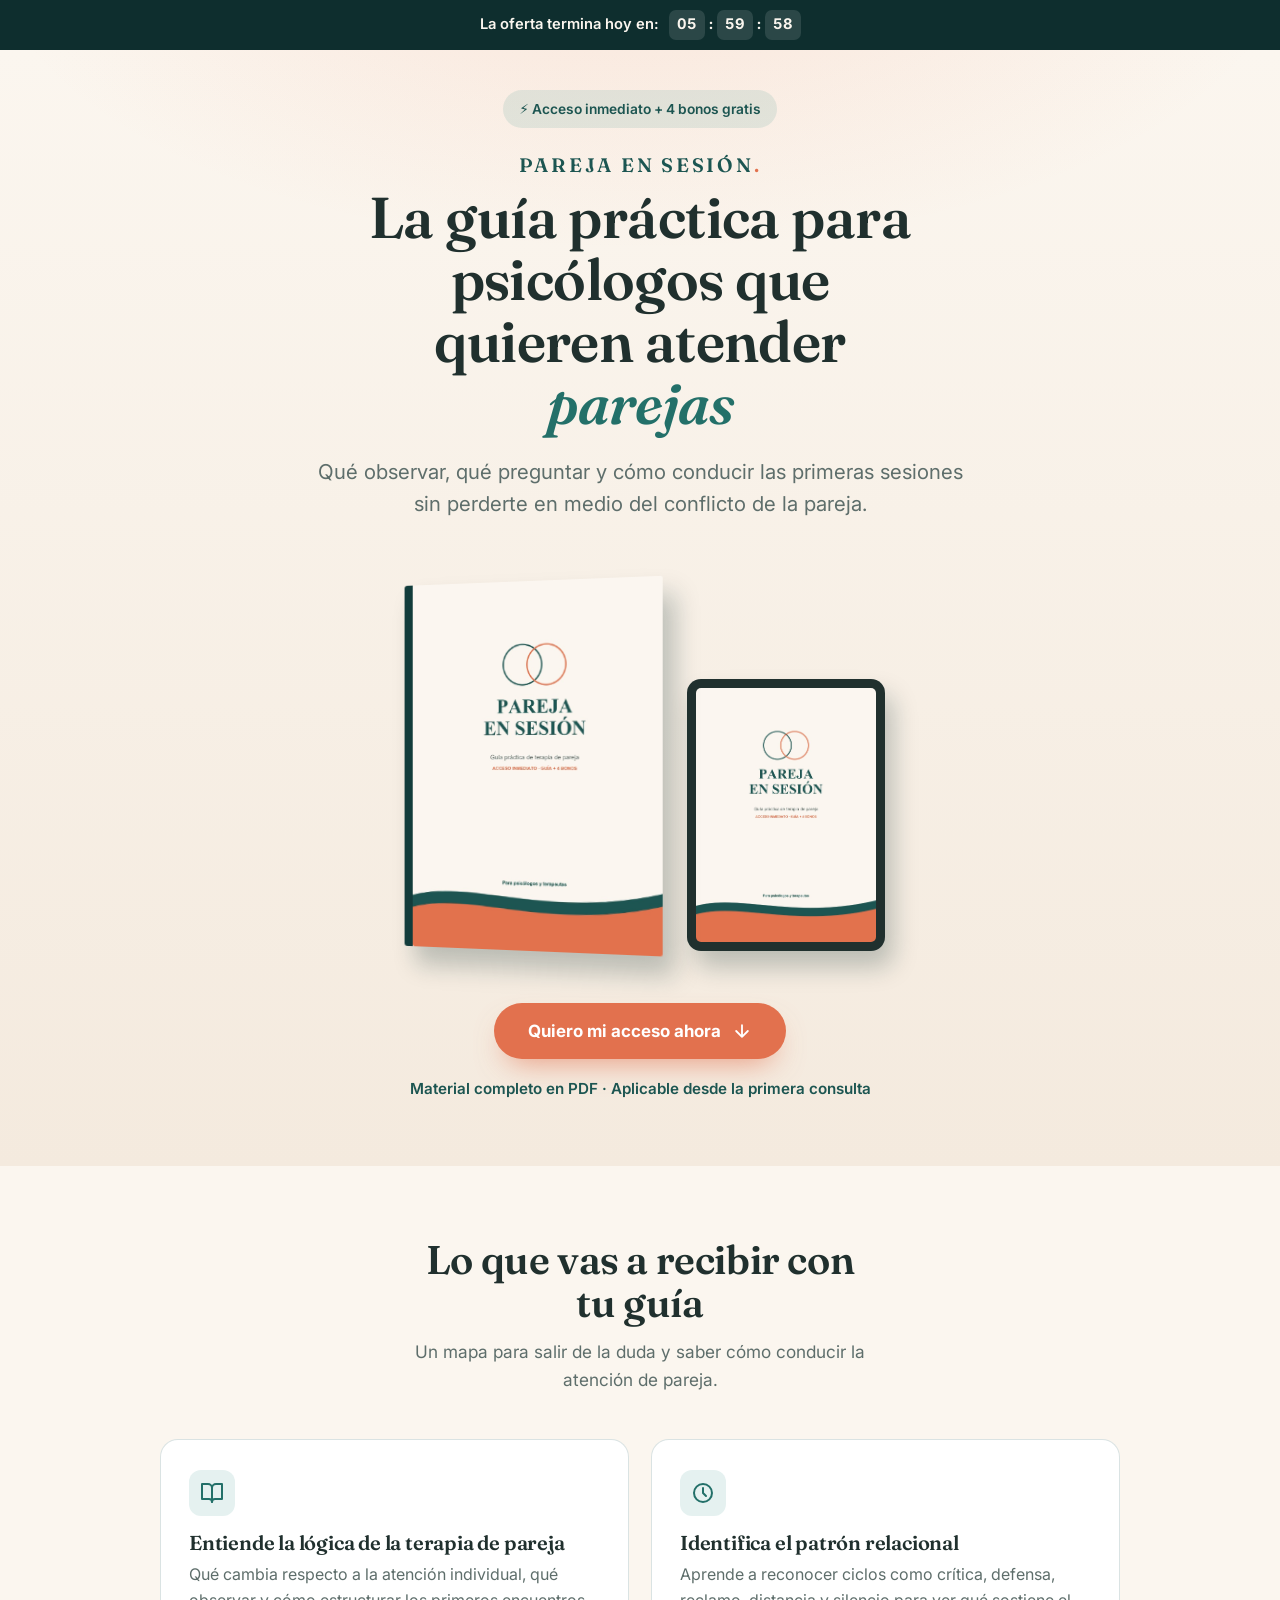
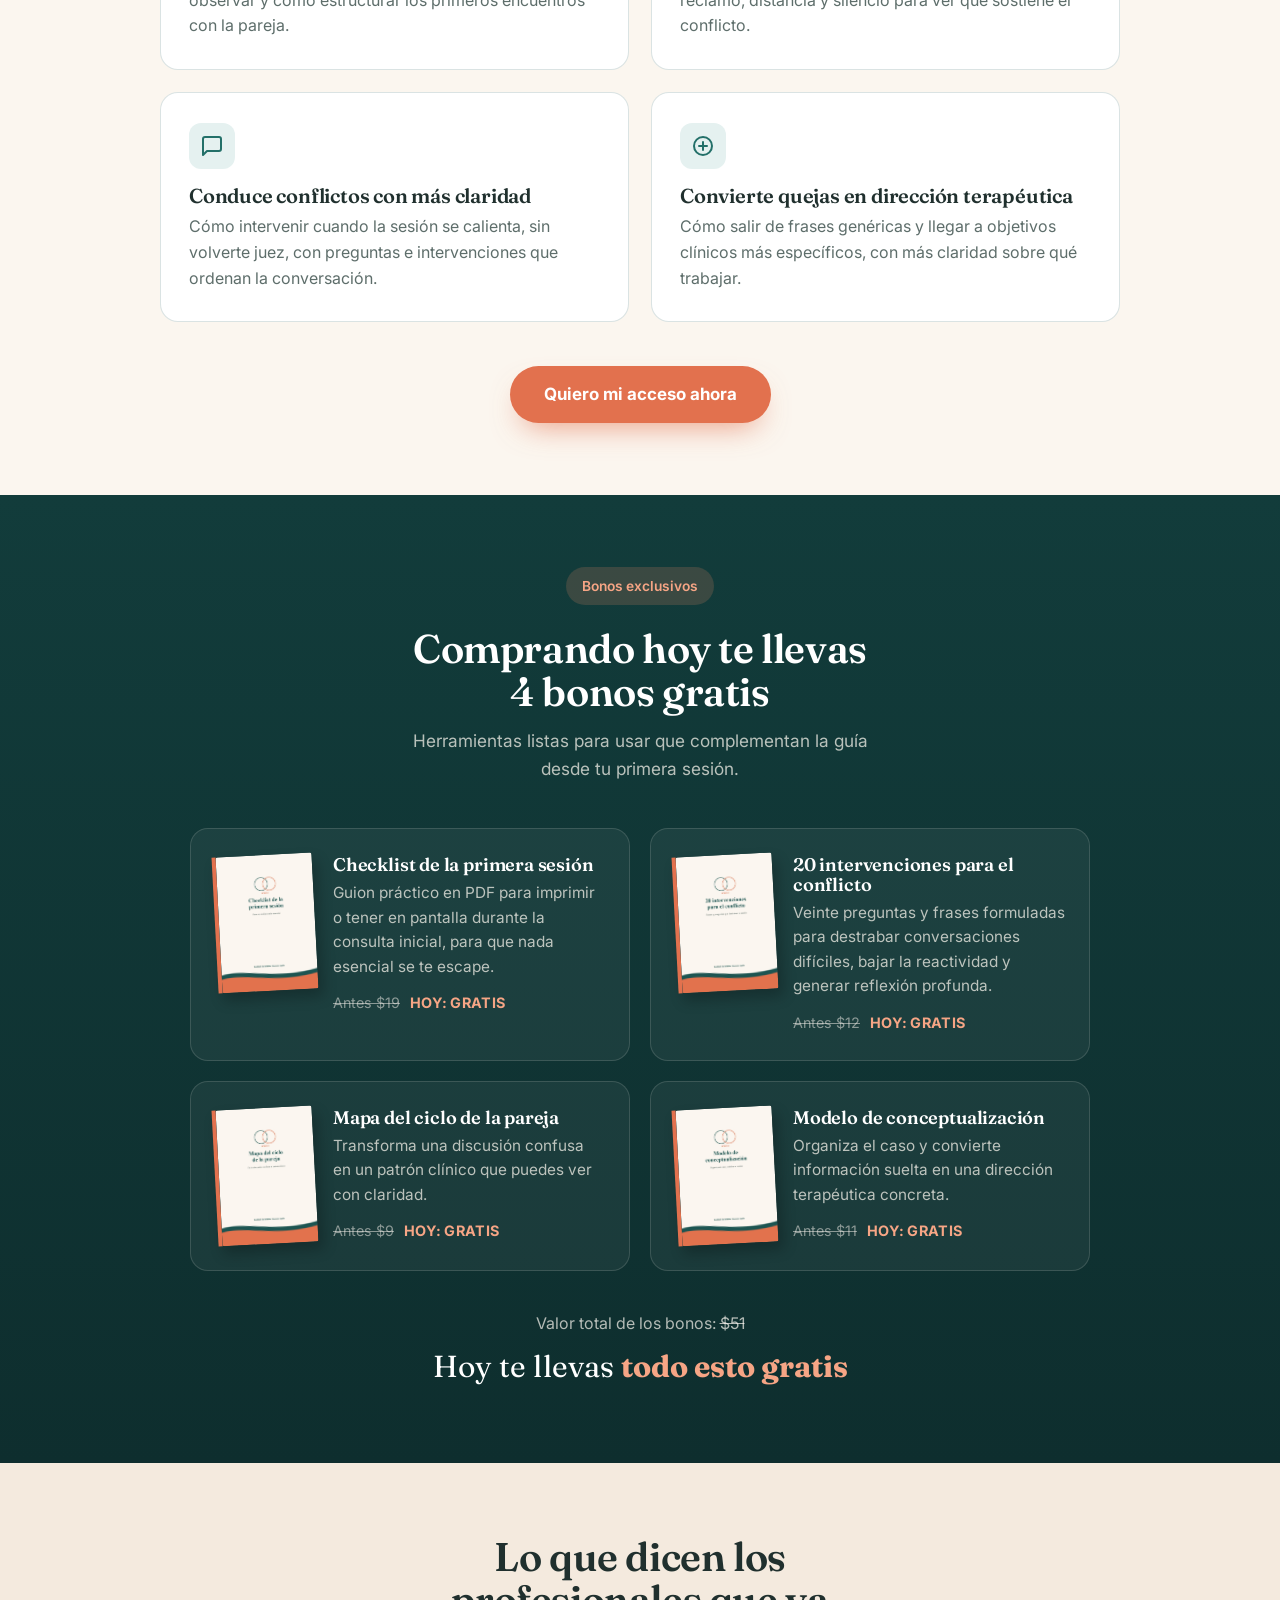
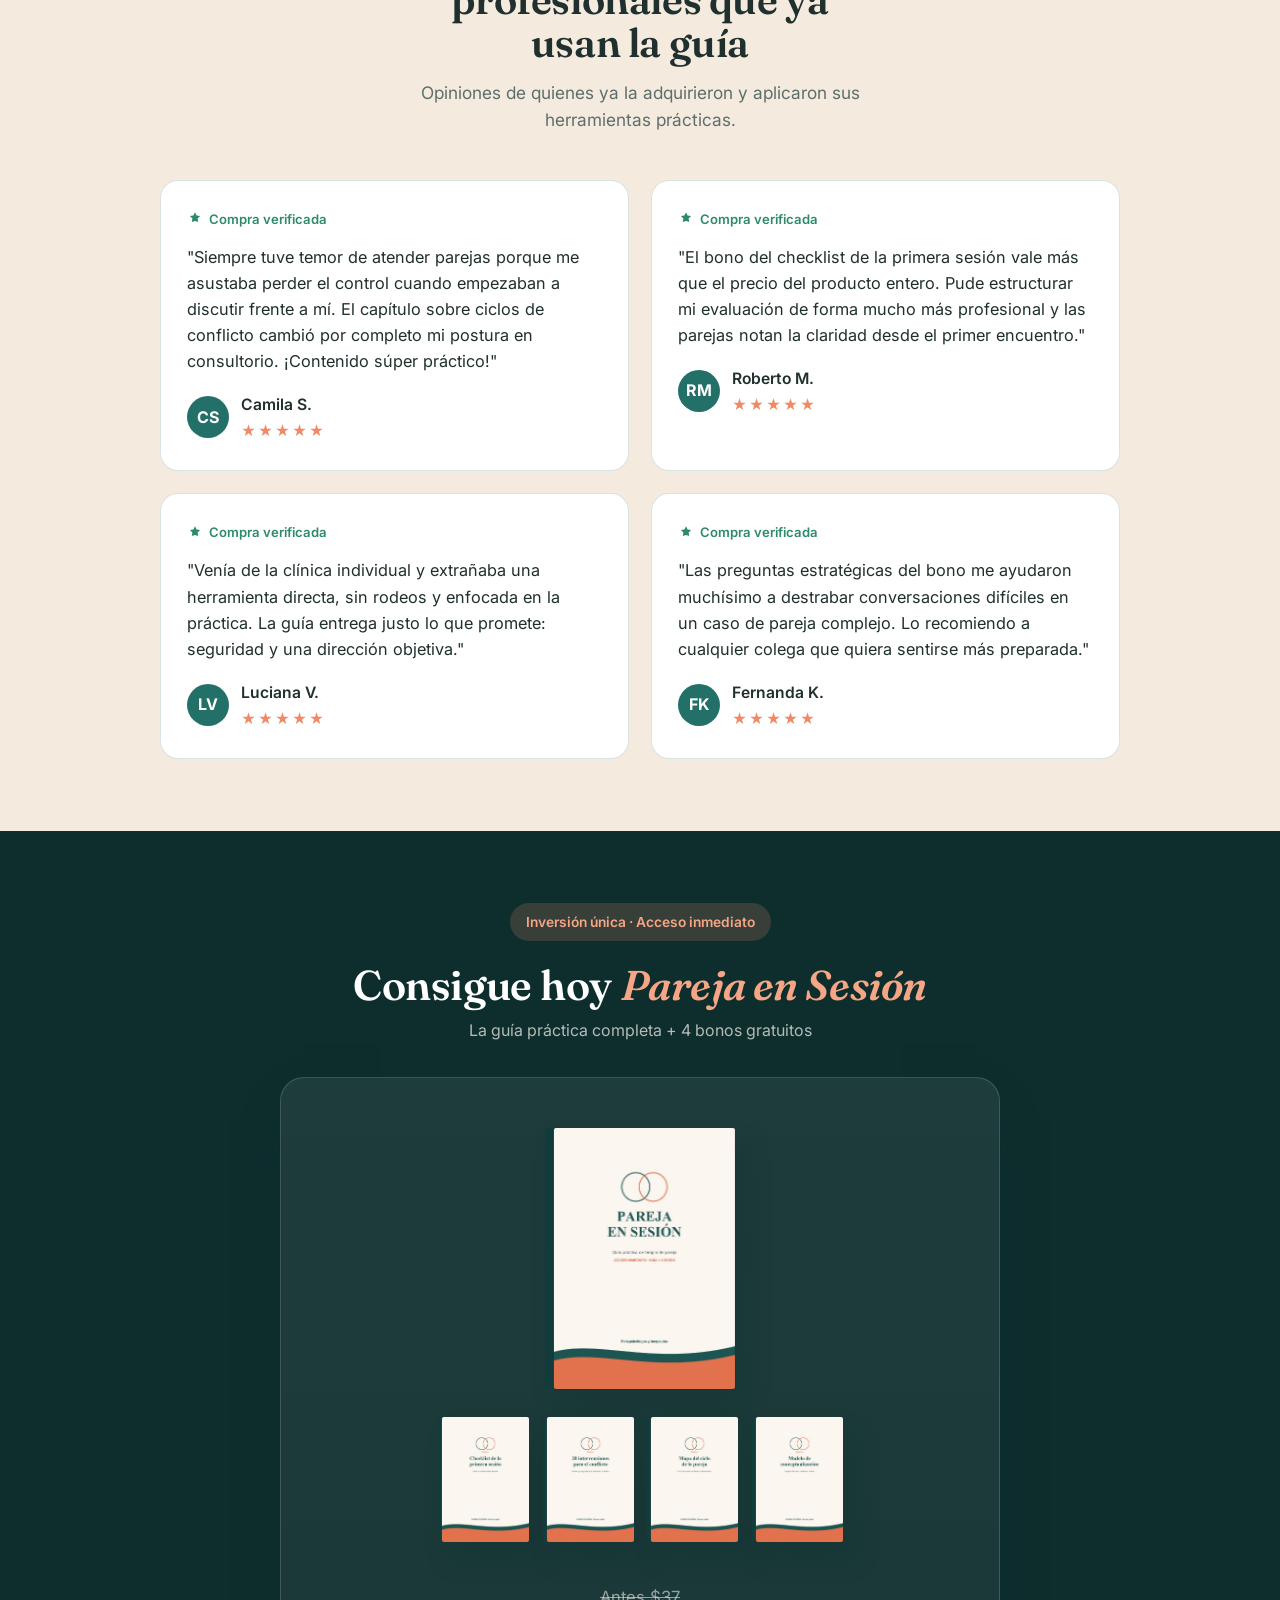
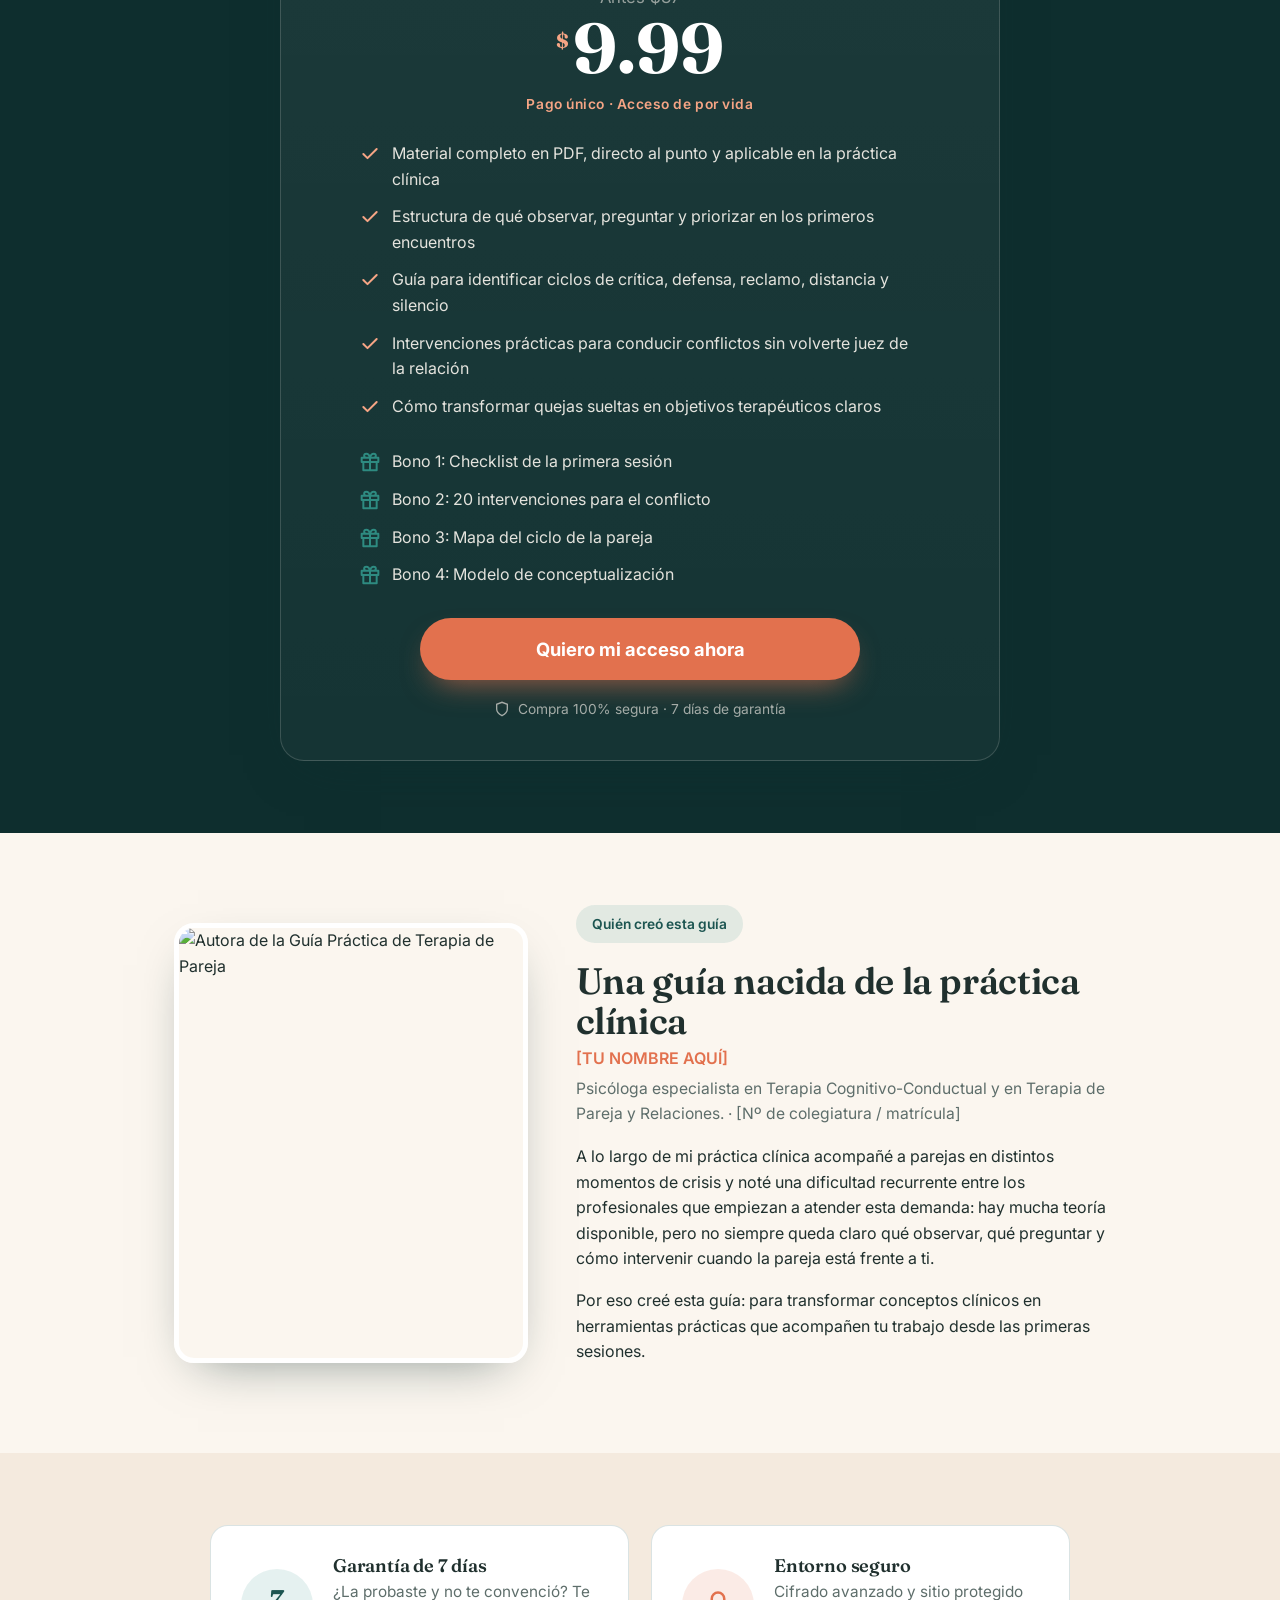
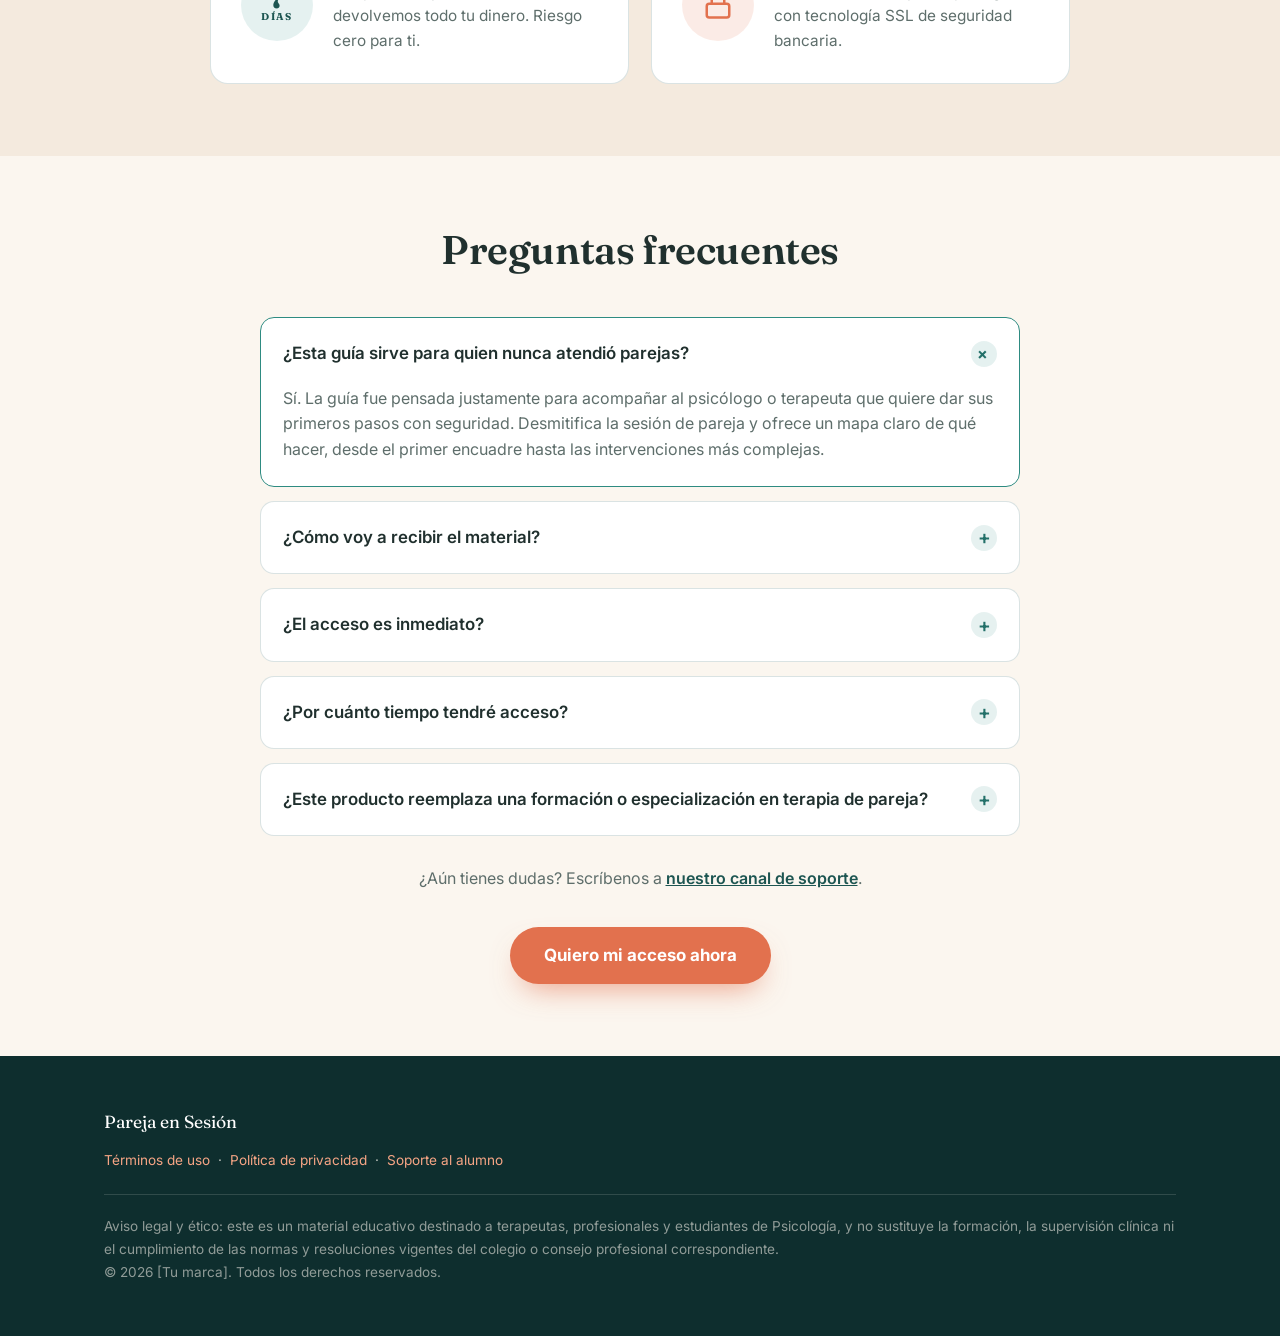
==== public/index.html @ 92ceb923 "Alinear nombres y mockups con las portadas reales" ====
<!DOCTYPE html>
<html lang="es">
<head>
<meta charset="UTF-8">
<meta name="viewport" content="width=device-width, initial-scale=1.0, maximum-scale=5.0, viewport-fit=cover">
<title>Pareja en Sesión | Guía Práctica de Terapia de Pareja para Psicólogos</title>
<link rel="preconnect" href="https://fonts.googleapis.com">
<link rel="preconnect" href="https://fonts.gstatic.com" crossorigin>
<link href="https://fonts.googleapis.com/css2?family=Fraunces:opsz,wght@9..144,400;9..144,500;9..144,600;9..144,700&family=Inter:wght@400;500;600;700&display=swap" rel="stylesheet">
<style>
  :root{
    --teal-900:#0E2E2E;
    --teal-800:#123C3B;
    --teal-700:#1C5551;
    --teal-600:#237069;
    --teal-500:#2E8B81;
    --coral-600:#E2714E;
    --coral-500:#F08A66;
    --coral-400:#F6A585;
    --ivory:#FBF6EF;
    --ivory-2:#F4EADE;
    --sand:#EADBC9;
    --ink:#20302E;
    --muted:#5E6E6B;
    --line:rgba(28,85,81,.16);
    --gold:#CB8A3E;
    --green:#2E8B6A;
    --shadow:0 18px 50px -24px rgba(14,46,46,.55);
    --radius:18px;
    --maxw:1120px;
    box-sizing:border-box;
    padding-top:env(safe-area-inset-top,0px);
  }
  *,*::before,*::after{box-sizing:inherit}
  html{scroll-behavior:smooth;-webkit-text-size-adjust:100%}
  body{
    margin:0;font-family:'Inter',system-ui,-apple-system,sans-serif;
    color:var(--ink);background:var(--ivory);line-height:1.6;
    -webkit-font-smoothing:antialiased;overflow-x:hidden;
  }
  h1,h2,h3{font-family:'Fraunces',Georgia,serif;line-height:1.08;margin:0;font-weight:600;letter-spacing:-.01em}
  p{margin:0}
  img{max-width:100%;display:block}
  a{color:inherit}
  .wrap{max-width:var(--maxw);margin:0 auto;padding:0 24px}
  .section{padding:72px 0}
  @media(max-width:640px){.section{padding:52px 0}}

  /* Botones */
  .btn{
    display:inline-flex;align-items:center;justify-content:center;gap:.6em;
    background:var(--coral-600);color:#fff;font-weight:700;font-size:1.06rem;
    padding:18px 34px;border-radius:999px;text-decoration:none;border:none;cursor:pointer;
    box-shadow:0 14px 30px -12px rgba(226,113,78,.7);transition:transform .15s ease,box-shadow .15s ease,background .15s ease;
    text-align:center;line-height:1.2;
  }
  .btn:hover{background:var(--coral-500);transform:translateY(-2px);box-shadow:0 18px 36px -12px rgba(226,113,78,.8)}
  .btn:focus-visible{outline:3px solid var(--teal-700);outline-offset:3px}
  .btn svg{width:20px;height:20px;flex:none}

  /* Barra de urgencia */
  .topbar{background:var(--teal-900);color:var(--ivory);font-size:.92rem;padding:10px 16px;
    display:flex;gap:10px;align-items:center;justify-content:center;flex-wrap:wrap;text-align:center;
    padding-top:calc(10px + env(safe-area-inset-top,0px))}
  .topbar strong{font-weight:600}
  .countdown{display:inline-flex;gap:4px;align-items:center;font-variant-numeric:tabular-nums;font-weight:700}
  .countdown span{background:rgba(255,255,255,.12);border-radius:7px;padding:3px 8px;min-width:34px;text-align:center}

  /* Hero */
  .hero{background:
    radial-gradient(1100px 520px at 50% -10%,rgba(240,138,102,.16),transparent 60%),
    linear-gradient(180deg,var(--ivory) 0%,var(--ivory-2) 100%);
    text-align:center;padding:40px 0 64px}
  .eyebrow-pill{display:inline-flex;align-items:center;gap:8px;background:rgba(46,139,129,.12);
    color:var(--teal-700);font-weight:600;font-size:.86rem;padding:8px 16px;border-radius:999px;margin-bottom:22px}
  .brand-name{font-family:'Fraunces',serif;font-weight:600;letter-spacing:.14em;text-transform:uppercase;
    color:var(--teal-700);font-size:clamp(1rem,2.2vw,1.22rem);margin:0 0 6px}
  .brand-name .dot{color:var(--coral-600)}
  .hero h1{font-size:clamp(2.1rem,5.4vw,3.6rem);max-width:15ch;margin:0 auto 20px}
  .hero h1 em{font-style:italic;color:var(--teal-600)}
  .hero .sub{font-size:clamp(1.05rem,2.3vw,1.28rem);color:var(--muted);max-width:52ch;margin:0 auto 32px}
  .hero-art{max-width:560px;margin:8px auto 34px;position:relative}
  .hero-art img{border-radius:var(--radius);width:100%}
  .hero-note{margin-top:18px;color:var(--teal-700);font-weight:600;font-size:.95rem}

  /* Beneficios */
  .section-head{text-align:center;max-width:46ch;margin:0 auto 46px}
  .section-head h2{font-size:clamp(1.7rem,4vw,2.5rem);margin-bottom:14px}
  .section-head p{color:var(--muted);font-size:1.08rem}
  .benefits{display:grid;grid-template-columns:repeat(2,1fr);gap:22px;max-width:960px;margin:0 auto}
  @media(max-width:720px){.benefits{grid-template-columns:1fr}}
  .benefit{background:#fff;border:1px solid var(--line);border-radius:var(--radius);padding:30px 28px;transition:transform .15s ease,box-shadow .15s ease}
  .benefit:hover{transform:translateY(-3px);box-shadow:var(--shadow)}
  .benefit .ico{width:46px;height:46px;border-radius:12px;background:rgba(46,139,129,.12);color:var(--teal-600);
    display:flex;align-items:center;justify-content:center;margin-bottom:16px}
  .benefit .ico svg{width:24px;height:24px}
  .benefit h3{font-size:1.26rem;margin-bottom:8px}
  .benefit p{color:var(--muted);font-size:1rem}
  .center-cta{text-align:center;margin-top:44px}

  /* Bonos */
  .bonuses{background:linear-gradient(180deg,var(--teal-800),var(--teal-900));color:var(--ivory)}
  .bonuses .eyebrow-pill{background:rgba(240,138,102,.18);color:var(--coral-400)}
  .bonuses .section-head h2{color:#fff}
  .bonuses .section-head p{color:rgba(251,246,239,.72)}
  .bonus-grid{display:grid;grid-template-columns:repeat(2,1fr);gap:20px;max-width:900px;margin:0 auto}
  @media(max-width:720px){.bonus-grid{grid-template-columns:1fr}}
  .bonus{background:rgba(255,255,255,.05);border:1px solid rgba(251,246,239,.14);border-radius:var(--radius);
    padding:26px 24px;display:flex;gap:18px;align-items:flex-start}
  .bonus .num{font-family:'Fraunces',serif;font-size:1.5rem;font-weight:600;color:var(--coral-400);
    border:1.5px solid rgba(246,165,133,.5);border-radius:12px;width:54px;height:54px;flex:none;
    display:flex;align-items:center;justify-content:center}
  .bonus h3{font-size:1.14rem;color:#fff;margin-bottom:6px}
  .bonus p{color:rgba(251,246,239,.72);font-size:.96rem;margin-bottom:12px}
  .bonus .price{display:flex;gap:10px;align-items:baseline;font-size:.9rem}
  .bonus .was{color:rgba(251,246,239,.5);text-decoration:line-through}
  .bonus .free{color:var(--coral-400);font-weight:700;letter-spacing:.02em}
  .bonus-total{text-align:center;margin-top:40px}
  .bonus-total .line{color:rgba(251,246,239,.7)}
  .bonus-total .big{font-family:'Fraunces',serif;font-size:clamp(1.3rem,3vw,1.9rem);color:#fff;margin-top:6px}
  .bonus-total .big b{color:var(--coral-400)}

  /* Testimonios */
  .testimonials{background:var(--ivory-2)}
  .tgrid{display:grid;grid-template-columns:repeat(2,1fr);gap:22px;max-width:960px;margin:0 auto}
  @media(max-width:720px){.tgrid{grid-template-columns:1fr}}
  .tcard{background:#fff;border:1px solid var(--line);border-radius:var(--radius);padding:28px 26px}
  .verified{display:inline-flex;align-items:center;gap:6px;color:var(--green);font-size:.82rem;font-weight:600;margin-bottom:14px}
  .verified svg{width:16px;height:16px}
  .tcard .quote{font-size:1.02rem;color:var(--ink);margin-bottom:18px}
  .tcard .who{display:flex;align-items:center;gap:12px}
  .avatar{width:42px;height:42px;border-radius:50%;background:var(--teal-600);color:#fff;font-weight:700;
    display:flex;align-items:center;justify-content:center;font-size:1rem}
  .who .name{font-weight:600;font-size:.98rem}
  .stars{color:var(--coral-500);letter-spacing:2px;font-size:.9rem;margin-top:2px}

  /* Oferta */
  .offer{background:var(--teal-900);color:var(--ivory);text-align:center}
  .offer .eyebrow-pill{background:rgba(240,138,102,.18);color:var(--coral-400)}
  .offer h2{color:#fff;font-size:clamp(1.8rem,4.2vw,2.6rem);margin-bottom:10px}
  .offer .lede{color:rgba(251,246,239,.7);margin-bottom:34px}
  .offer-card{background:linear-gradient(180deg,rgba(255,255,255,.07),rgba(255,255,255,.03));
    border:1px solid rgba(251,246,239,.16);border-radius:24px;max-width:720px;margin:0 auto;padding:40px 34px;box-shadow:var(--shadow)}
  .offer-art{max-width:300px;margin:0 auto 26px}
  .offer-art img{border-radius:14px}
  .price-row{display:flex;flex-direction:column;align-items:center;gap:2px;margin-bottom:26px}
  .price-was{color:rgba(251,246,239,.55);text-decoration:line-through;font-size:1.05rem}
  .price-now{font-family:'Fraunces',serif;font-weight:700;color:#fff;font-size:clamp(3rem,9vw,4.4rem);line-height:1}
  .price-now small{font-size:1.3rem;vertical-align:super;color:var(--coral-400);margin-right:4px}
  .price-cap{color:var(--coral-400);font-weight:600;font-size:.86rem;margin-top:8px;letter-spacing:.04em}
  .incl{text-align:left;max-width:560px;margin:0 auto 30px;display:grid;gap:12px}
  .incl li{display:flex;gap:12px;align-items:flex-start;color:rgba(251,246,239,.9);font-size:1rem;list-style:none}
  .incl li svg{width:20px;height:20px;color:var(--coral-400);flex:none;margin-top:3px}
  .incl.bonus-list li svg{color:var(--teal-500)}
  .incl{padding:0}
  .offer .btn{width:100%;max-width:440px;font-size:1.15rem;padding:20px}
  .guarantee-row{margin-top:18px;color:rgba(251,246,239,.62);font-size:.86rem;display:flex;gap:8px;align-items:center;justify-content:center;flex-wrap:wrap}

  /* Autora */
  .author{background:var(--ivory)}
  .author-inner{display:grid;grid-template-columns:.8fr 1.2fr;gap:48px;align-items:center;max-width:980px;margin:0 auto}
  @media(max-width:760px){.author-inner{grid-template-columns:1fr;gap:28px;text-align:center}}
  .author-photo{border-radius:20px;overflow:hidden;box-shadow:var(--shadow);border:5px solid #fff}
  .author-photo img{width:100%;aspect-ratio:4/5;object-fit:cover;object-position:top}
  .author .eyebrow-pill{margin-bottom:18px}
  .author h2{font-size:clamp(1.6rem,3.6vw,2.3rem);margin-bottom:6px}
  .author .cred{color:var(--coral-600);font-weight:600;margin-bottom:4px}
  .author .role{color:var(--muted);font-size:.98rem;margin-bottom:18px}
  .author p.bio{color:var(--ink);margin-bottom:16px}

  /* Garantía / seguridad */
  .trust{background:var(--ivory-2)}
  .trust-grid{display:grid;grid-template-columns:1fr 1fr;gap:22px;max-width:860px;margin:0 auto}
  @media(max-width:680px){.trust-grid{grid-template-columns:1fr}}
  .trust-card{background:#fff;border:1px solid var(--line);border-radius:var(--radius);padding:30px;display:flex;gap:20px;align-items:center}
  .seal{width:72px;height:72px;border-radius:50%;flex:none;display:flex;flex-direction:column;align-items:center;justify-content:center;
    background:rgba(46,139,129,.12);color:var(--teal-700);font-family:'Fraunces',serif;font-weight:700;line-height:1}
  .seal .d{font-size:1.6rem}.seal .u{font-size:.62rem;letter-spacing:.14em}
  .seal.lock{background:rgba(226,113,78,.14);color:var(--coral-600)}
  .seal.lock svg{width:30px;height:30px}
  .trust-card h3{font-size:1.14rem;margin-bottom:4px}
  .trust-card p{color:var(--muted);font-size:.96rem}

  /* FAQ */
  .faq{background:var(--ivory)}
  .faq-list{max-width:760px;margin:0 auto;display:grid;gap:14px}
  details{background:#fff;border:1px solid var(--line);border-radius:14px;padding:4px 22px;transition:border-color .2s}
  details[open]{border-color:var(--teal-500)}
  summary{list-style:none;cursor:pointer;padding:18px 0;font-weight:600;font-size:1.06rem;
    display:flex;justify-content:space-between;align-items:center;gap:16px}
  summary::-webkit-details-marker{display:none}
  summary .plus{width:26px;height:26px;flex:none;border-radius:50%;background:rgba(46,139,129,.12);color:var(--teal-600);
    display:flex;align-items:center;justify-content:center;font-size:1.2rem;transition:transform .2s}
  details[open] summary .plus{transform:rotate(45deg)}
  details p{color:var(--muted);padding:0 0 20px;font-size:1rem}
  .faq-help{text-align:center;margin-top:30px;color:var(--muted)}
  .faq-help a{color:var(--teal-700);font-weight:600}
  .faq .center-cta{margin-top:36px}

  /* Footer */
  footer{background:var(--teal-900);color:rgba(251,246,239,.72);font-size:.85rem;padding:52px 0;
    padding-bottom:calc(52px + env(safe-area-inset-bottom,0px))}
  footer .brand{font-family:'Fraunces',serif;color:#fff;font-size:1.1rem;margin-bottom:8px}
  footer .links{display:flex;gap:8px;flex-wrap:wrap;margin:14px 0}
  footer .links a{color:var(--coral-400);text-decoration:none}
  footer .legal{border-top:1px solid rgba(251,246,239,.14);margin-top:22px;padding-top:20px;line-height:1.7;color:rgba(251,246,239,.55)}

  @media (prefers-reduced-motion:reduce){*{transition:none!important;scroll-behavior:auto!important}}

  /* Mockups con las portadas reales de los ebooks */
  .ebook-stage{display:flex;align-items:flex-end;justify-content:center;gap:22px;padding:28px 20px 18px;perspective:1000px}
  .ebook-book{position:relative;width:52%;transform:rotateY(-12deg);border-left:9px solid #123c3b;box-shadow:12px 18px 24px rgba(14,46,46,.25);border-radius:3px}
  .ebook-book img,.bonus-cover img{width:100%;border-radius:2px}
  .ebook-tablet{width:38%;padding:9px;background:#20302e;border-radius:14px;box-shadow:8px 16px 24px rgba(14,46,46,.25)}
  .ebook-tablet img{border-radius:5px}
  .bonus-cover{width:100px;flex:none;transform:rotate(-3deg);border-left:4px solid #e2714e;box-shadow:5px 8px 14px rgba(0,0,0,.24)}
  .offer-art{max-width:430px}
  .bundle-main{display:flex;justify-content:center;padding:10px 0 28px}
  .bundle-main .ebook-book{width:45%}
  .bundle-bonuses{display:flex;gap:12px;align-items:flex-end;padding:0 12px 15px}
  .bundle-bonuses .ebook-book{width:25%;border-left-width:4px}
  @media(max-width:480px){.bonus{gap:14px;padding:22px 18px}.bonus-cover{width:82px}.ebook-stage{gap:16px;padding:20px 12px}.bundle-bonuses{gap:8px}}
</style>
</head>
<body>

<!-- Barra de urgencia -->
<div class="topbar">
  <strong>La oferta termina hoy en:</strong>
  <span class="countdown" id="cd"><span id="h">06</span>:<span id="m">00</span>:<span id="s">00</span></span>
</div>

<!-- HERO -->
<header class="hero">
  <div class="wrap">
    <span class="eyebrow-pill">⚡ Acceso inmediato + 4 bonos gratis</span>
    <p class="brand-name">Pareja en Sesión<span class="dot">.</span></p>
    <h1>La guía práctica para psicólogos que quieren atender <em>parejas</em></h1>
    <p class="sub">Qué observar, qué preguntar y cómo conducir las primeras sesiones sin perderte en medio del conflicto de la pareja.</p>
    <div class="hero-art"><div class="ebook-stage"><div class="ebook-book"><img src="[data-uri]" alt="Pareja en Sesión — Guía práctica de terapia de pareja" decoding="async"></div><div class="ebook-tablet"><img src="[data-uri]" alt="Pareja en Sesión — Guía práctica de terapia de pareja" decoding="async"></div></div></div>
    <a class="btn" href="PEGA-AQUI-TU-LINK-DE-CHECKOUT">
      Quiero mi acceso ahora
      <svg viewBox="0 0 24 24" fill="none" stroke="currentColor" stroke-width="2.2" stroke-linecap="round" stroke-linejoin="round"><path d="M12 5v14M5 12l7 7 7-7"/></svg>
    </a>
    <p class="hero-note">Material completo en PDF · Aplicable desde la primera consulta</p>
  </div>
</header>

<!-- BENEFICIOS -->
<section class="section">
  <div class="wrap">
    <div class="section-head">
      <h2>Lo que vas a recibir con tu guía</h2>
      <p>Un mapa para salir de la duda y saber cómo conducir la atención de pareja.</p>
    </div>
    <div class="benefits">
      <div class="benefit">
        <div class="ico"><svg viewBox="0 0 24 24" fill="none" stroke="currentColor" stroke-width="2" stroke-linecap="round" stroke-linejoin="round"><path d="M2 3h6a4 4 0 0 1 4 4v14a3 3 0 0 0-3-3H2z"/><path d="M22 3h-6a4 4 0 0 0-4 4v14a3 3 0 0 1 3-3h7z"/></svg></div>
        <h3>Entiende la lógica de la terapia de pareja</h3>
        <p>Qué cambia respecto a la atención individual, qué observar y cómo estructurar los primeros encuentros con la pareja.</p>
      </div>
      <div class="benefit">
        <div class="ico"><svg viewBox="0 0 24 24" fill="none" stroke="currentColor" stroke-width="2" stroke-linecap="round" stroke-linejoin="round"><path d="M3 12a9 9 0 1 0 18 0 9 9 0 0 0-18 0z"/><path d="M12 7v5l3 3"/></svg></div>
        <h3>Identifica el patrón relacional</h3>
        <p>Aprende a reconocer ciclos como crítica, defensa, reclamo, distancia y silencio para ver qué sostiene el conflicto.</p>
      </div>
      <div class="benefit">
        <div class="ico"><svg viewBox="0 0 24 24" fill="none" stroke="currentColor" stroke-width="2" stroke-linecap="round" stroke-linejoin="round"><path d="M21 15a2 2 0 0 1-2 2H7l-4 4V5a2 2 0 0 1 2-2h14a2 2 0 0 1 2 2z"/></svg></div>
        <h3>Conduce conflictos con más claridad</h3>
        <p>Cómo intervenir cuando la sesión se calienta, sin volverte juez, con preguntas e intervenciones que ordenan la conversación.</p>
      </div>
      <div class="benefit">
        <div class="ico"><svg viewBox="0 0 24 24" fill="none" stroke="currentColor" stroke-width="2" stroke-linecap="round" stroke-linejoin="round"><circle cx="12" cy="12" r="9"/><path d="M12 8v8M8 12h8"/></svg></div>
        <h3>Convierte quejas en dirección terapéutica</h3>
        <p>Cómo salir de frases genéricas y llegar a objetivos clínicos más específicos, con más claridad sobre qué trabajar.</p>
      </div>
    </div>
    <div class="center-cta">
      <a class="btn" href="PEGA-AQUI-TU-LINK-DE-CHECKOUT">Quiero mi acceso ahora</a>
    </div>
  </div>
</section>

<!-- BONOS -->
<section class="section bonuses">
  <div class="wrap">
    <div class="section-head">
      <span class="eyebrow-pill">Bonos exclusivos</span>
      <h2>Comprando hoy te llevas 4 bonos gratis</h2>
      <p>Herramientas listas para usar que complementan la guía desde tu primera sesión.</p>
    </div>
    <div class="bonus-grid">
      <div class="bonus">
        <div class="bonus-cover"><img src="[data-uri]" alt="Checklist de la primera sesión" decoding="async"></div>
        <div>
          <h3>Checklist de la primera sesión</h3>
          <p>Guion práctico en PDF para imprimir o tener en pantalla durante la consulta inicial, para que nada esencial se te escape.</p>
          <div class="price"><span class="was">Antes $19</span><span class="free">HOY: GRATIS</span></div>
        </div>
      </div>
      <div class="bonus">
        <div class="bonus-cover"><img src="[data-uri]" alt="20 intervenciones para el conflicto" decoding="async"></div>
        <div>
          <h3>20 intervenciones para el conflicto</h3>
          <p>Veinte preguntas y frases formuladas para destrabar conversaciones difíciles, bajar la reactividad y generar reflexión profunda.</p>
          <div class="price"><span class="was">Antes $12</span><span class="free">HOY: GRATIS</span></div>
        </div>
      </div>
      <div class="bonus">
        <div class="bonus-cover"><img src="[data-uri]" alt="Mapa del ciclo de la pareja" decoding="async"></div>
        <div>
          <h3>Mapa del ciclo de la pareja</h3>
          <p>Transforma una discusión confusa en un patrón clínico que puedes ver con claridad.</p>
          <div class="price"><span class="was">Antes $9</span><span class="free">HOY: GRATIS</span></div>
        </div>
      </div>
      <div class="bonus">
        <div class="bonus-cover"><img src="[data-uri]" alt="Modelo de conceptualización" decoding="async"></div>
        <div>
          <h3>Modelo de conceptualización</h3>
          <p>Organiza el caso y convierte información suelta en una dirección terapéutica concreta.</p>
          <div class="price"><span class="was">Antes $11</span><span class="free">HOY: GRATIS</span></div>
        </div>
      </div>
    </div>
    <div class="bonus-total">
      <p class="line">Valor total de los bonos: <s>$51</s></p>
      <p class="big">Hoy te llevas <b>todo esto gratis</b></p>
    </div>
  </div>
</section>

<!-- TESTIMONIOS -->
<section class="section testimonials">
  <div class="wrap">
    <div class="section-head">
      <h2>Lo que dicen los profesionales que ya usan la guía</h2>
      <p>Opiniones de quienes ya la adquirieron y aplicaron sus herramientas prácticas.</p>
    </div>
    <div class="tgrid">
      <div class="tcard">
        <span class="verified"><svg viewBox="0 0 24 24" fill="currentColor"><path d="M12 2l2.4 4.8 5.3.8-3.8 3.7.9 5.3L12 14.9 7.2 16.4l.9-5.3L4.3 7.4l5.3-.8z"/></svg>Compra verificada</span>
        <p class="quote">"Siempre tuve temor de atender parejas porque me asustaba perder el control cuando empezaban a discutir frente a mí. El capítulo sobre ciclos de conflicto cambió por completo mi postura en consultorio. ¡Contenido súper práctico!"</p>
        <div class="who"><div class="avatar">CS</div><div><div class="name">Camila S.</div><div class="stars">★★★★★</div></div></div>
      </div>
      <div class="tcard">
        <span class="verified"><svg viewBox="0 0 24 24" fill="currentColor"><path d="M12 2l2.4 4.8 5.3.8-3.8 3.7.9 5.3L12 14.9 7.2 16.4l.9-5.3L4.3 7.4l5.3-.8z"/></svg>Compra verificada</span>
        <p class="quote">"El bono del checklist de la primera sesión vale más que el precio del producto entero. Pude estructurar mi evaluación de forma mucho más profesional y las parejas notan la claridad desde el primer encuentro."</p>
        <div class="who"><div class="avatar">RM</div><div><div class="name">Roberto M.</div><div class="stars">★★★★★</div></div></div>
      </div>
      <div class="tcard">
        <span class="verified"><svg viewBox="0 0 24 24" fill="currentColor"><path d="M12 2l2.4 4.8 5.3.8-3.8 3.7.9 5.3L12 14.9 7.2 16.4l.9-5.3L4.3 7.4l5.3-.8z"/></svg>Compra verificada</span>
        <p class="quote">"Venía de la clínica individual y extrañaba una herramienta directa, sin rodeos y enfocada en la práctica. La guía entrega justo lo que promete: seguridad y una dirección objetiva."</p>
        <div class="who"><div class="avatar">LV</div><div><div class="name">Luciana V.</div><div class="stars">★★★★★</div></div></div>
      </div>
      <div class="tcard">
        <span class="verified"><svg viewBox="0 0 24 24" fill="currentColor"><path d="M12 2l2.4 4.8 5.3.8-3.8 3.7.9 5.3L12 14.9 7.2 16.4l.9-5.3L4.3 7.4l5.3-.8z"/></svg>Compra verificada</span>
        <p class="quote">"Las preguntas estratégicas del bono me ayudaron muchísimo a destrabar conversaciones difíciles en un caso de pareja complejo. Lo recomiendo a cualquier colega que quiera sentirse más preparada."</p>
        <div class="who"><div class="avatar">FK</div><div><div class="name">Fernanda K.</div><div class="stars">★★★★★</div></div></div>
      </div>
    </div>
  </div>
</section>

<!-- OFERTA -->
<section class="section offer" id="oferta">
  <div class="wrap">
    <span class="eyebrow-pill">Inversión única · Acceso inmediato</span>
    <h2>Consigue hoy <em style="font-style:italic;color:var(--coral-400)">Pareja en Sesión</em></h2>
    <p class="lede">La guía práctica completa + 4 bonos gratuitos</p>
    <div class="offer-card">
      <div class="offer-art"><div class="bundle-main"><div class="ebook-book"><img src="[data-uri]" alt="Pareja en Sesión — Guía práctica de terapia de pareja" decoding="async"></div></div><div class="bundle-bonuses"><div class="ebook-book"><img src="[data-uri]" alt="Checklist de la primera sesión" decoding="async"></div><div class="ebook-book"><img src="[data-uri]" alt="20 intervenciones para el conflicto" decoding="async"></div><div class="ebook-book"><img src="[data-uri]" alt="Mapa del ciclo de la pareja" decoding="async"></div><div class="ebook-book"><img src="[data-uri]" alt="Modelo de conceptualización" decoding="async"></div></div></div>
      <div class="price-row">
        <span class="price-was">Antes $37</span>
        <span class="price-now"><small>$</small>9.99</span>
        <span class="price-cap">Pago único · Acceso de por vida</span>
      </div>
      <ul class="incl">
        <li><svg viewBox="0 0 24 24" fill="none" stroke="currentColor" stroke-width="2.4" stroke-linecap="round" stroke-linejoin="round"><path d="M20 6 9 17l-5-5"/></svg>Material completo en PDF, directo al punto y aplicable en la práctica clínica</li>
        <li><svg viewBox="0 0 24 24" fill="none" stroke="currentColor" stroke-width="2.4" stroke-linecap="round" stroke-linejoin="round"><path d="M20 6 9 17l-5-5"/></svg>Estructura de qué observar, preguntar y priorizar en los primeros encuentros</li>
        <li><svg viewBox="0 0 24 24" fill="none" stroke="currentColor" stroke-width="2.4" stroke-linecap="round" stroke-linejoin="round"><path d="M20 6 9 17l-5-5"/></svg>Guía para identificar ciclos de crítica, defensa, reclamo, distancia y silencio</li>
        <li><svg viewBox="0 0 24 24" fill="none" stroke="currentColor" stroke-width="2.4" stroke-linecap="round" stroke-linejoin="round"><path d="M20 6 9 17l-5-5"/></svg>Intervenciones prácticas para conducir conflictos sin volverte juez de la relación</li>
        <li><svg viewBox="0 0 24 24" fill="none" stroke="currentColor" stroke-width="2.4" stroke-linecap="round" stroke-linejoin="round"><path d="M20 6 9 17l-5-5"/></svg>Cómo transformar quejas sueltas en objetivos terapéuticos claros</li>
      </ul>
      <ul class="incl bonus-list">
        <li><svg viewBox="0 0 24 24" fill="none" stroke="currentColor" stroke-width="2.4" stroke-linecap="round" stroke-linejoin="round"><path d="M20 12v10H4V12M2 7h20v5H2zM12 22V7M12 7H7.5a2.5 2.5 0 0 1 0-5C11 2 12 7 12 7zM12 7h4.5a2.5 2.5 0 0 0 0-5C13 2 12 7 12 7z"/></svg>Bono 1: Checklist de la primera sesión</li>
        <li><svg viewBox="0 0 24 24" fill="none" stroke="currentColor" stroke-width="2.4" stroke-linecap="round" stroke-linejoin="round"><path d="M20 12v10H4V12M2 7h20v5H2zM12 22V7M12 7H7.5a2.5 2.5 0 0 1 0-5C11 2 12 7 12 7zM12 7h4.5a2.5 2.5 0 0 0 0-5C13 2 12 7 12 7z"/></svg>Bono 2: 20 intervenciones para el conflicto</li>
        <li><svg viewBox="0 0 24 24" fill="none" stroke="currentColor" stroke-width="2.4" stroke-linecap="round" stroke-linejoin="round"><path d="M20 12v10H4V12M2 7h20v5H2zM12 22V7M12 7H7.5a2.5 2.5 0 0 1 0-5C11 2 12 7 12 7zM12 7h4.5a2.5 2.5 0 0 0 0-5C13 2 12 7 12 7z"/></svg>Bono 3: Mapa del ciclo de la pareja</li>
        <li><svg viewBox="0 0 24 24" fill="none" stroke="currentColor" stroke-width="2.4" stroke-linecap="round" stroke-linejoin="round"><path d="M20 12v10H4V12M2 7h20v5H2zM12 22V7M12 7H7.5a2.5 2.5 0 0 1 0-5C11 2 12 7 12 7zM12 7h4.5a2.5 2.5 0 0 0 0-5C13 2 12 7 12 7z"/></svg>Bono 4: Modelo de conceptualización</li>
      </ul>
      <a class="btn" href="PEGA-AQUI-TU-LINK-DE-CHECKOUT">Quiero mi acceso ahora</a>
      <div class="guarantee-row">
        <svg width="16" height="16" viewBox="0 0 24 24" fill="none" stroke="currentColor" stroke-width="2"><path d="M12 22s8-4 8-10V5l-8-3-8 3v7c0 6 8 10 8 10z"/></svg>
        Compra 100% segura · 7 días de garantía
      </div>
    </div>
  </div>
</section>

<!-- AUTORA -->
<section class="section author">
  <div class="wrap author-inner">
    <div class="author-photo">
      <img src="https://d8j0ntlcm91z4.cloudfront.net/user_3KCGvj8jyzHRySUDqVFxlgYTk8D/hf_20261003_221256_7d3af66c-311a-497b-a6ec-c701b7499037.png" alt="Autora de la Guía Práctica de Terapia de Pareja">
    </div>
    <div>
      <span class="eyebrow-pill">Quién creó esta guía</span>
      <h2>Una guía nacida de la práctica clínica</h2>
      <p class="cred" id="autora-nombre">[TU NOMBRE AQUÍ]</p>
      <p class="role">Psicóloga especialista en Terapia Cognitivo-Conductual y en Terapia de Pareja y Relaciones. · <span id="autora-matricula">[Nº de colegiatura / matrícula]</span></p>
      <p class="bio">A lo largo de mi práctica clínica acompañé a parejas en distintos momentos de crisis y noté una dificultad recurrente entre los profesionales que empiezan a atender esta demanda: hay mucha teoría disponible, pero no siempre queda claro qué observar, qué preguntar y cómo intervenir cuando la pareja está frente a ti.</p>
      <p class="bio">Por eso creé esta guía: para transformar conceptos clínicos en herramientas prácticas que acompañen tu trabajo desde las primeras sesiones.</p>
    </div>
  </div>
</section>

<!-- GARANTÍA / SEGURIDAD -->
<section class="section trust">
  <div class="wrap">
    <div class="trust-grid">
      <div class="trust-card">
        <div class="seal"><span class="d">7</span><span class="u">DÍAS</span></div>
        <div>
          <h3>Garantía de 7 días</h3>
          <p>¿La probaste y no te convenció? Te devolvemos todo tu dinero. Riesgo cero para ti.</p>
        </div>
      </div>
      <div class="trust-card">
        <div class="seal lock"><svg viewBox="0 0 24 24" fill="none" stroke="currentColor" stroke-width="2" stroke-linecap="round" stroke-linejoin="round"><rect x="3" y="11" width="18" height="11" rx="2"/><path d="M7 11V7a5 5 0 0 1 10 0v4"/></svg></div>
        <div>
          <h3>Entorno seguro</h3>
          <p>Cifrado avanzado y sitio protegido con tecnología SSL de seguridad bancaria.</p>
        </div>
      </div>
    </div>
  </div>
</section>

<!-- FAQ -->
<section class="section faq">
  <div class="wrap">
    <div class="section-head"><h2>Preguntas frecuentes</h2></div>
    <div class="faq-list">
      <details open>
        <summary>¿Esta guía sirve para quien nunca atendió parejas?<span class="plus">+</span></summary>
        <p>Sí. La guía fue pensada justamente para acompañar al psicólogo o terapeuta que quiere dar sus primeros pasos con seguridad. Desmitifica la sesión de pareja y ofrece un mapa claro de qué hacer, desde el primer encuadre hasta las intervenciones más complejas.</p>
      </details>
      <details>
        <summary>¿Cómo voy a recibir el material?<span class="plus">+</span></summary>
        <p>Recibirás un correo con el acceso a todos los materiales en PDF inmediatamente después de confirmar tu compra. Podrás descargarlos y consultarlos cuando quieras.</p>
      </details>
      <details>
        <summary>¿El acceso es inmediato?<span class="plus">+</span></summary>
        <p>Sí. Apenas se confirma el pago, recibes el acceso de forma automática, sin esperas.</p>
      </details>
      <details>
        <summary>¿Por cuánto tiempo tendré acceso?<span class="plus">+</span></summary>
        <p>El acceso es de por vida. Descargas el material una vez y es tuyo para siempre, incluidas las futuras correcciones menores.</p>
      </details>
      <details>
        <summary>¿Este producto reemplaza una formación o especialización en terapia de pareja?<span class="plus">+</span></summary>
        <p>No. Se trata de un manual clínico de orientación práctica, complementario. Siempre recomendamos la búsqueda continua de especializaciones y supervisión clínica cualificada para profundizar en lo ético y lo teórico.</p>
      </details>
    </div>
    <p class="faq-help">¿Aún tienes dudas? Escríbenos a <a href="PEGA-AQUI-TU-WHATSAPP-O-CORREO">nuestro canal de soporte</a>.</p>
    <div class="center-cta">
      <a class="btn" href="PEGA-AQUI-TU-LINK-DE-CHECKOUT">Quiero mi acceso ahora</a>
    </div>
  </div>
</section>

<!-- FOOTER -->
<footer>
  <div class="wrap">
    <div class="brand">Pareja en Sesión</div>

    <div class="links">
      <a href="PEGA-AQUI-TERMINOS">Términos de uso</a> ·
      <a href="PEGA-AQUI-PRIVACIDAD">Política de privacidad</a> ·
      <a href="PEGA-AQUI-SOPORTE">Soporte al alumno</a>
    </div>
    <div class="legal">
      Aviso legal y ético: este es un material educativo destinado a terapeutas, profesionales y estudiantes de Psicología, y no sustituye la formación, la supervisión clínica ni el cumplimiento de las normas y resoluciones vigentes del colegio o consejo profesional correspondiente.<br>
      © <span id="year">2026</span> [Tu marca]. Todos los derechos reservados.
    </div>
  </div>
</footer>

<script>
  // Contador de urgencia (6 horas, reinicia por sesión)
  (function(){
    var total = 6*3600;
    var h=document.getElementById('h'),m=document.getElementById('m'),s=document.getElementById('s');
    function pad(n){return n<10?'0'+n:''+n}
    function tick(){
      var hh=Math.floor(total/3600),mm=Math.floor((total%3600)/60),ss=total%60;
      h.textContent=pad(hh);m.textContent=pad(mm);s.textContent=pad(ss);
      if(total>0)total--;
    }
    tick();setInterval(tick,1000);
    document.getElementById('year').textContent=new Date().getFullYear();
  })();
</script>
</body>
</html>
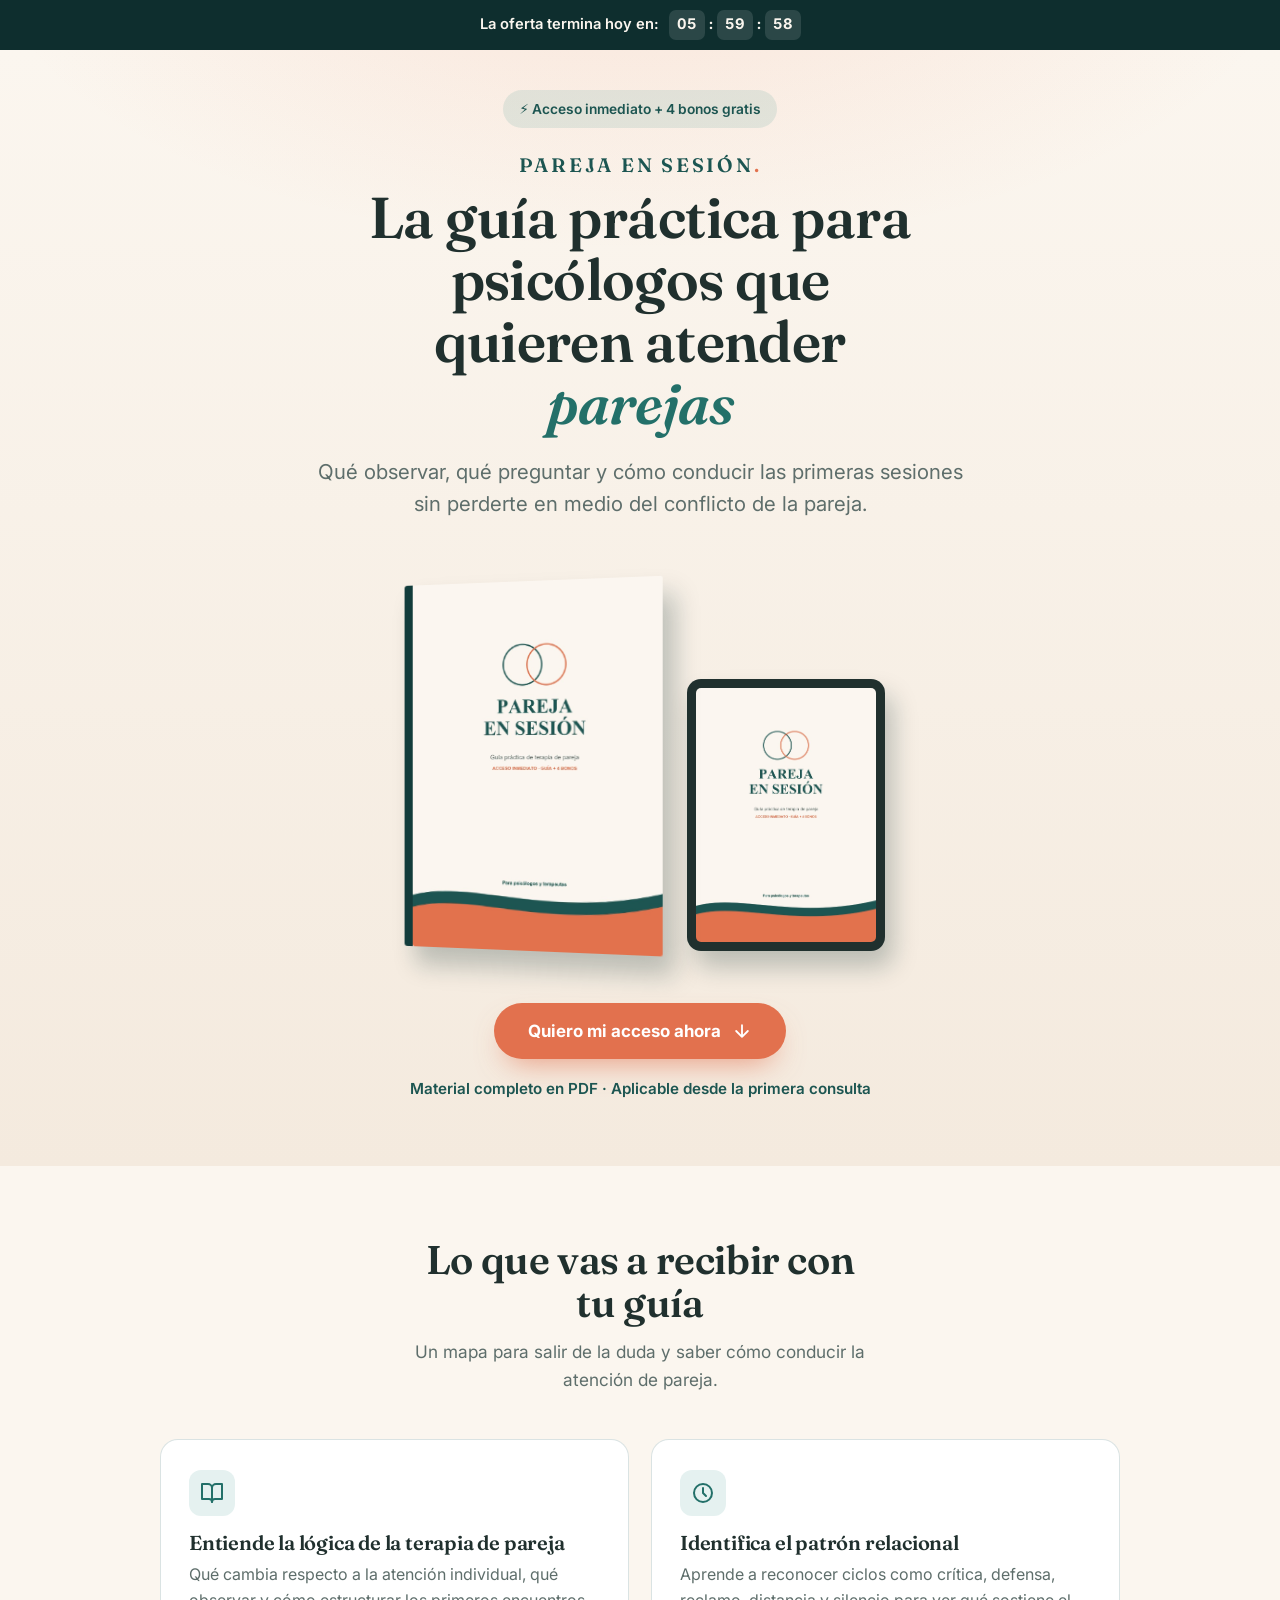
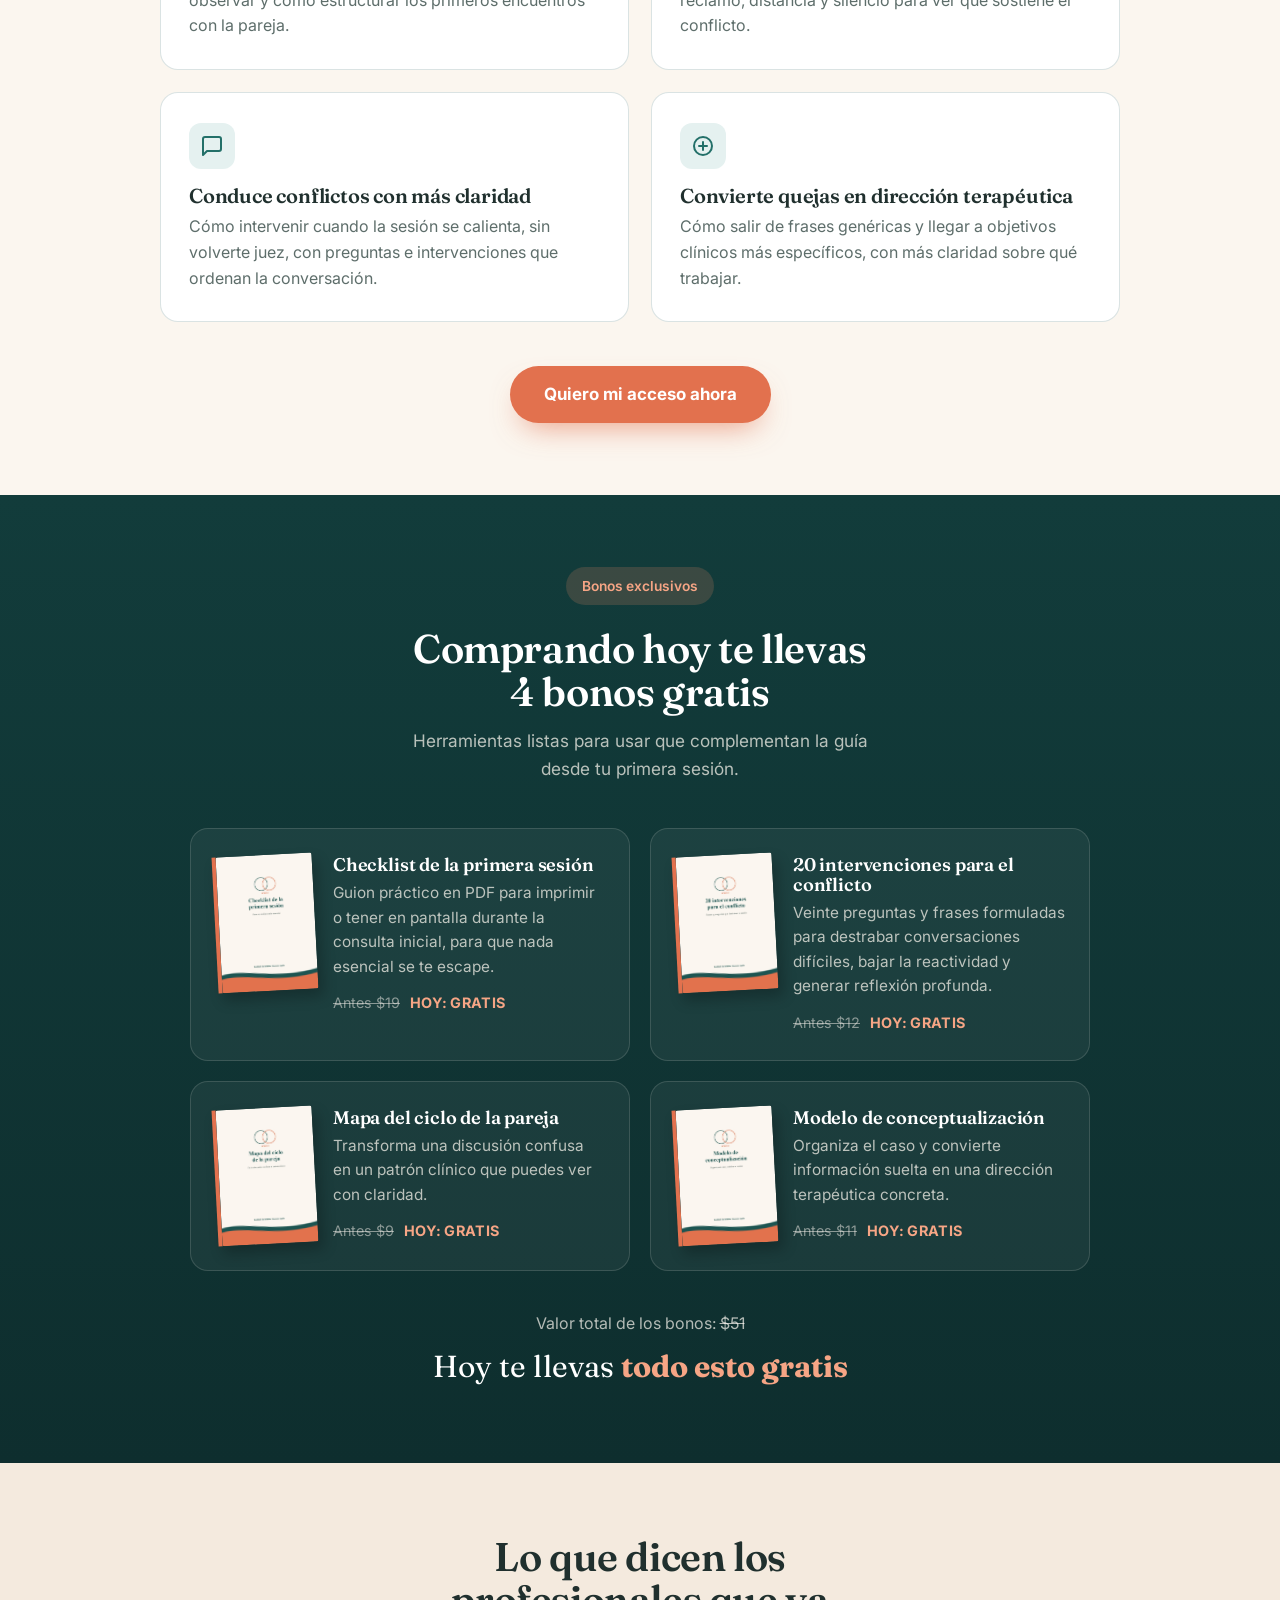
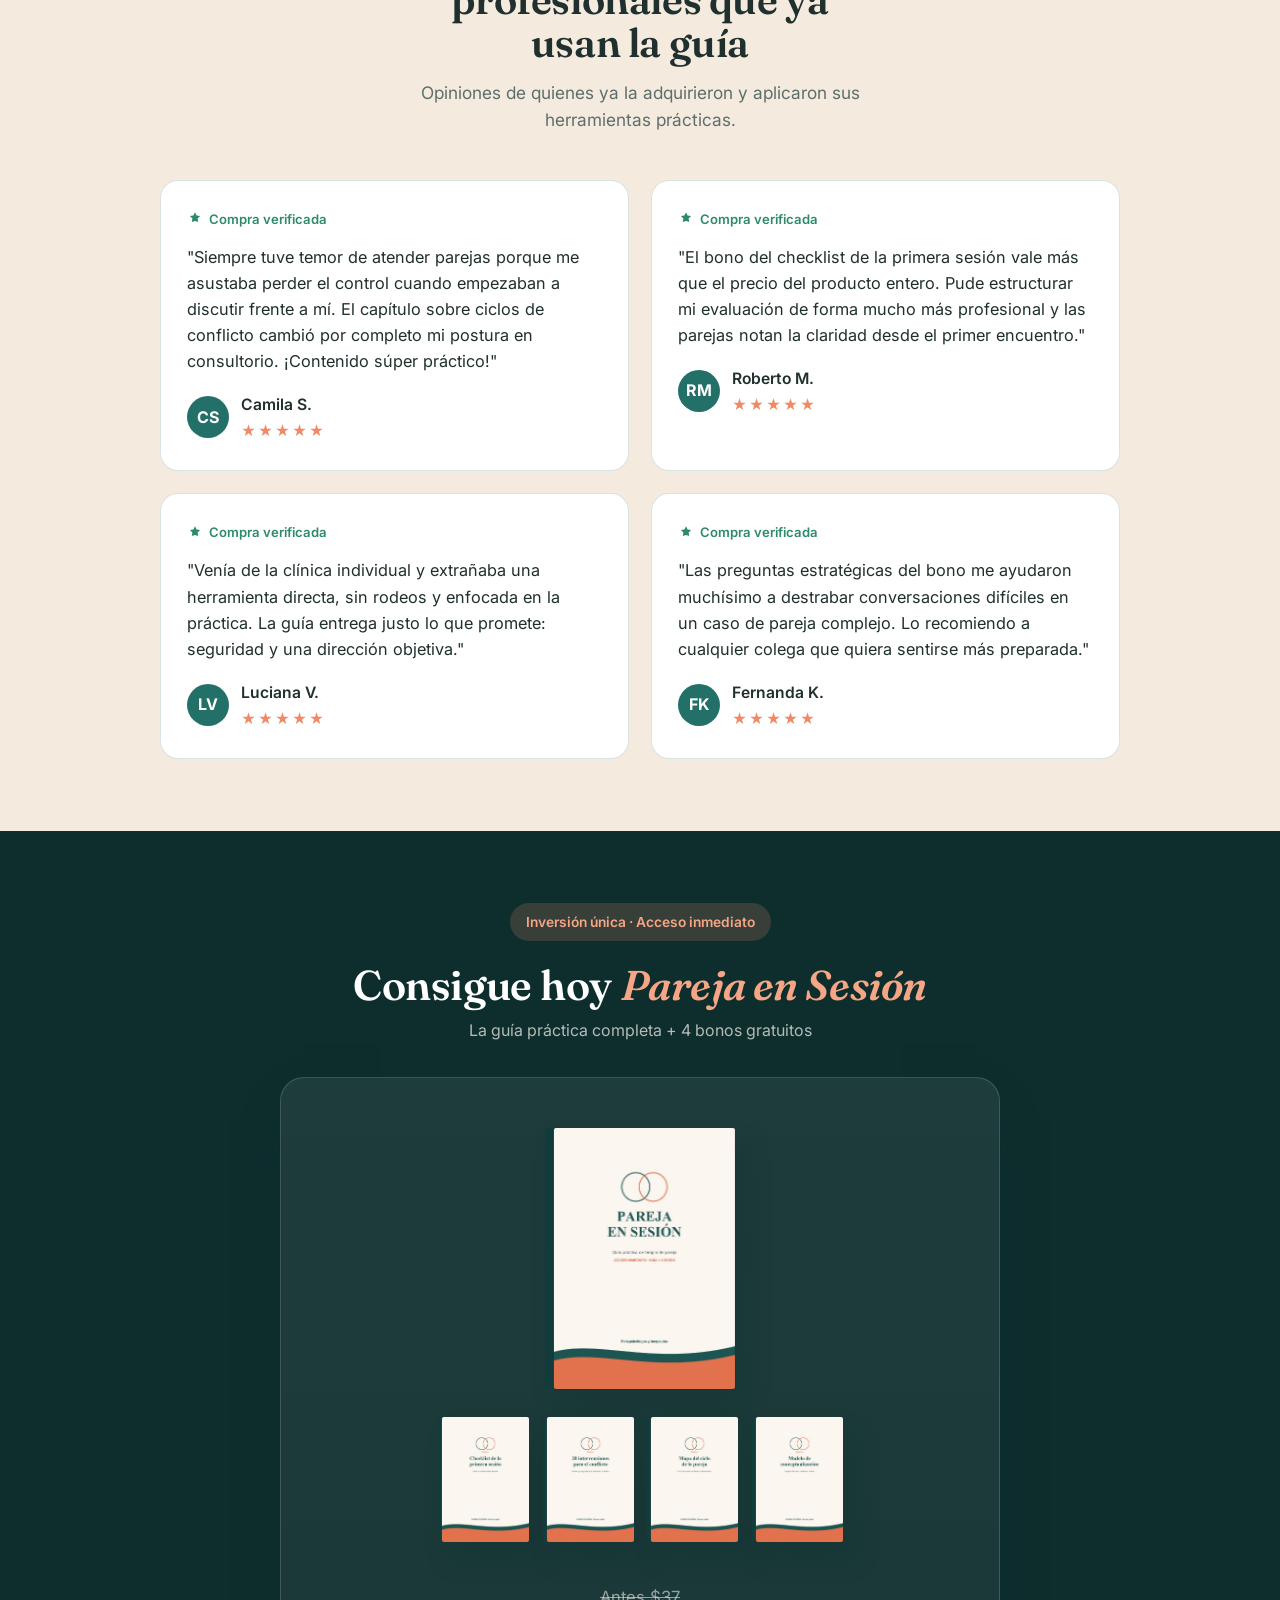
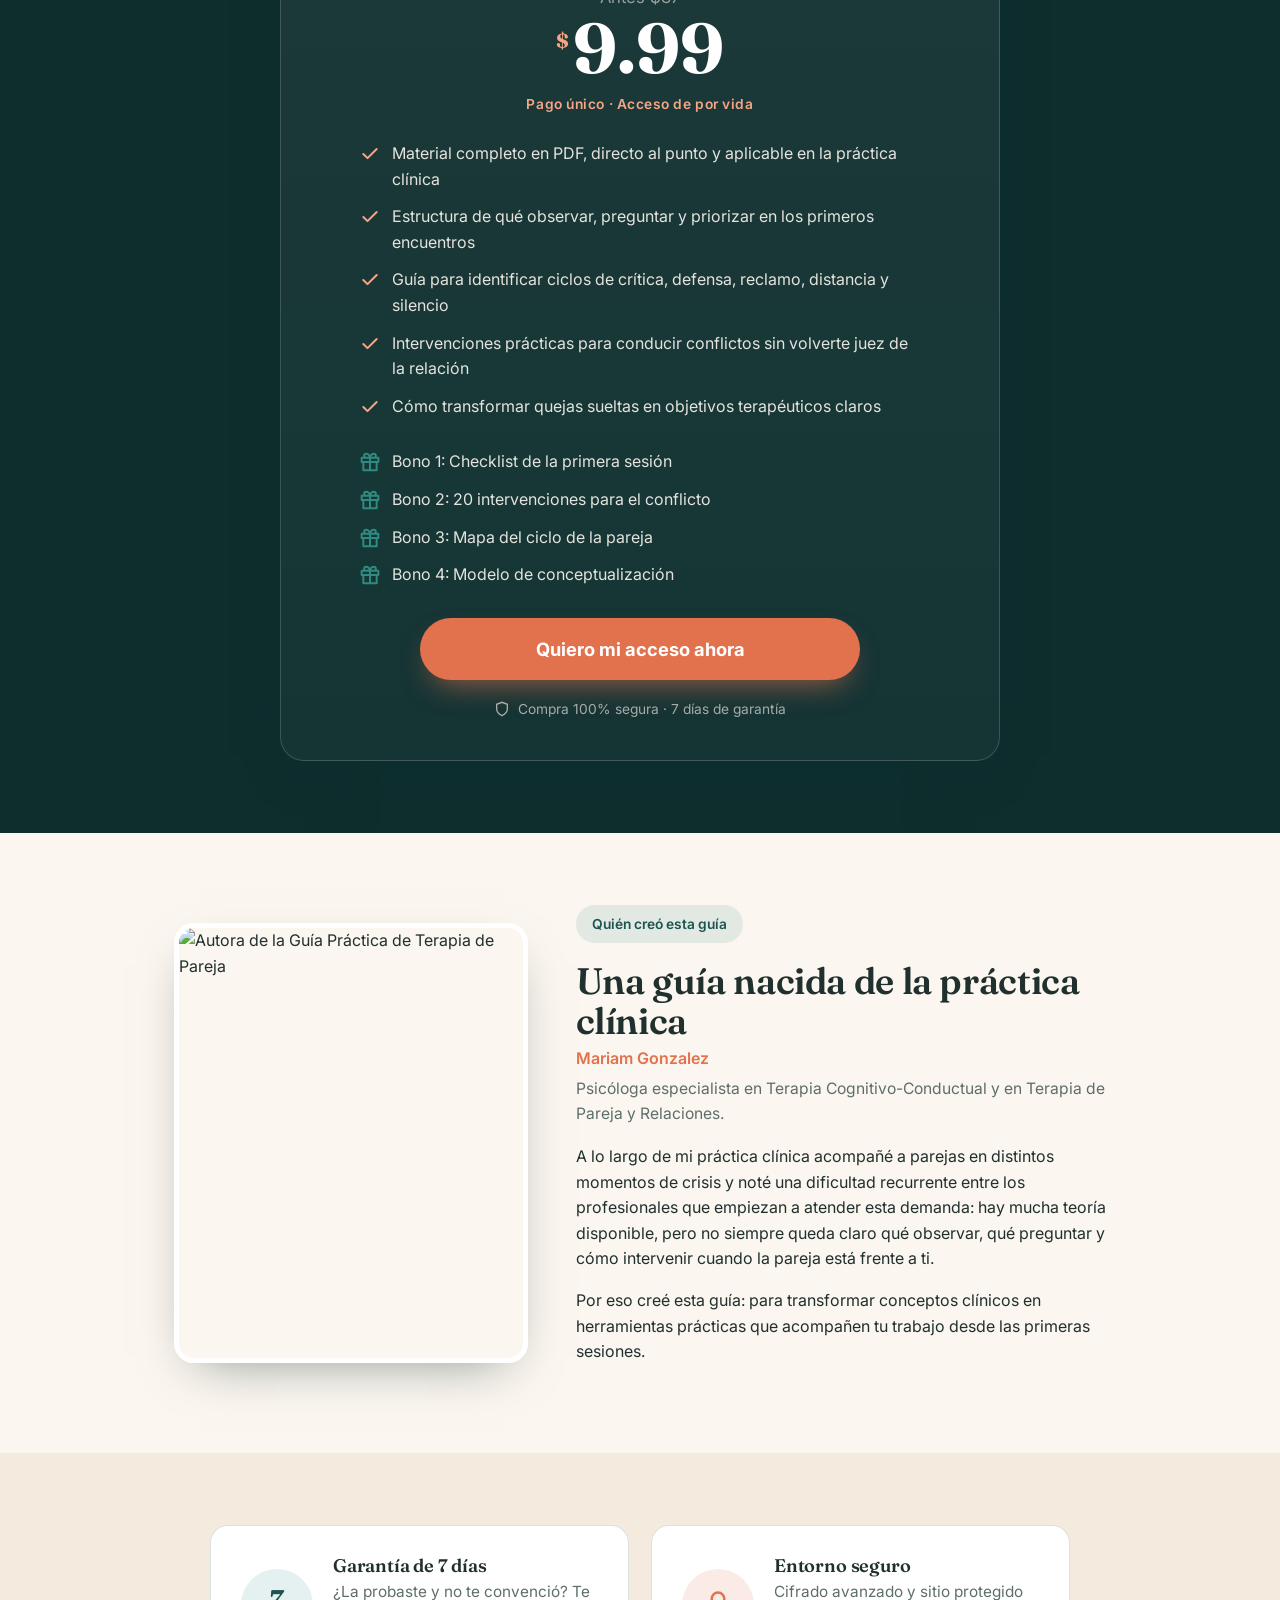
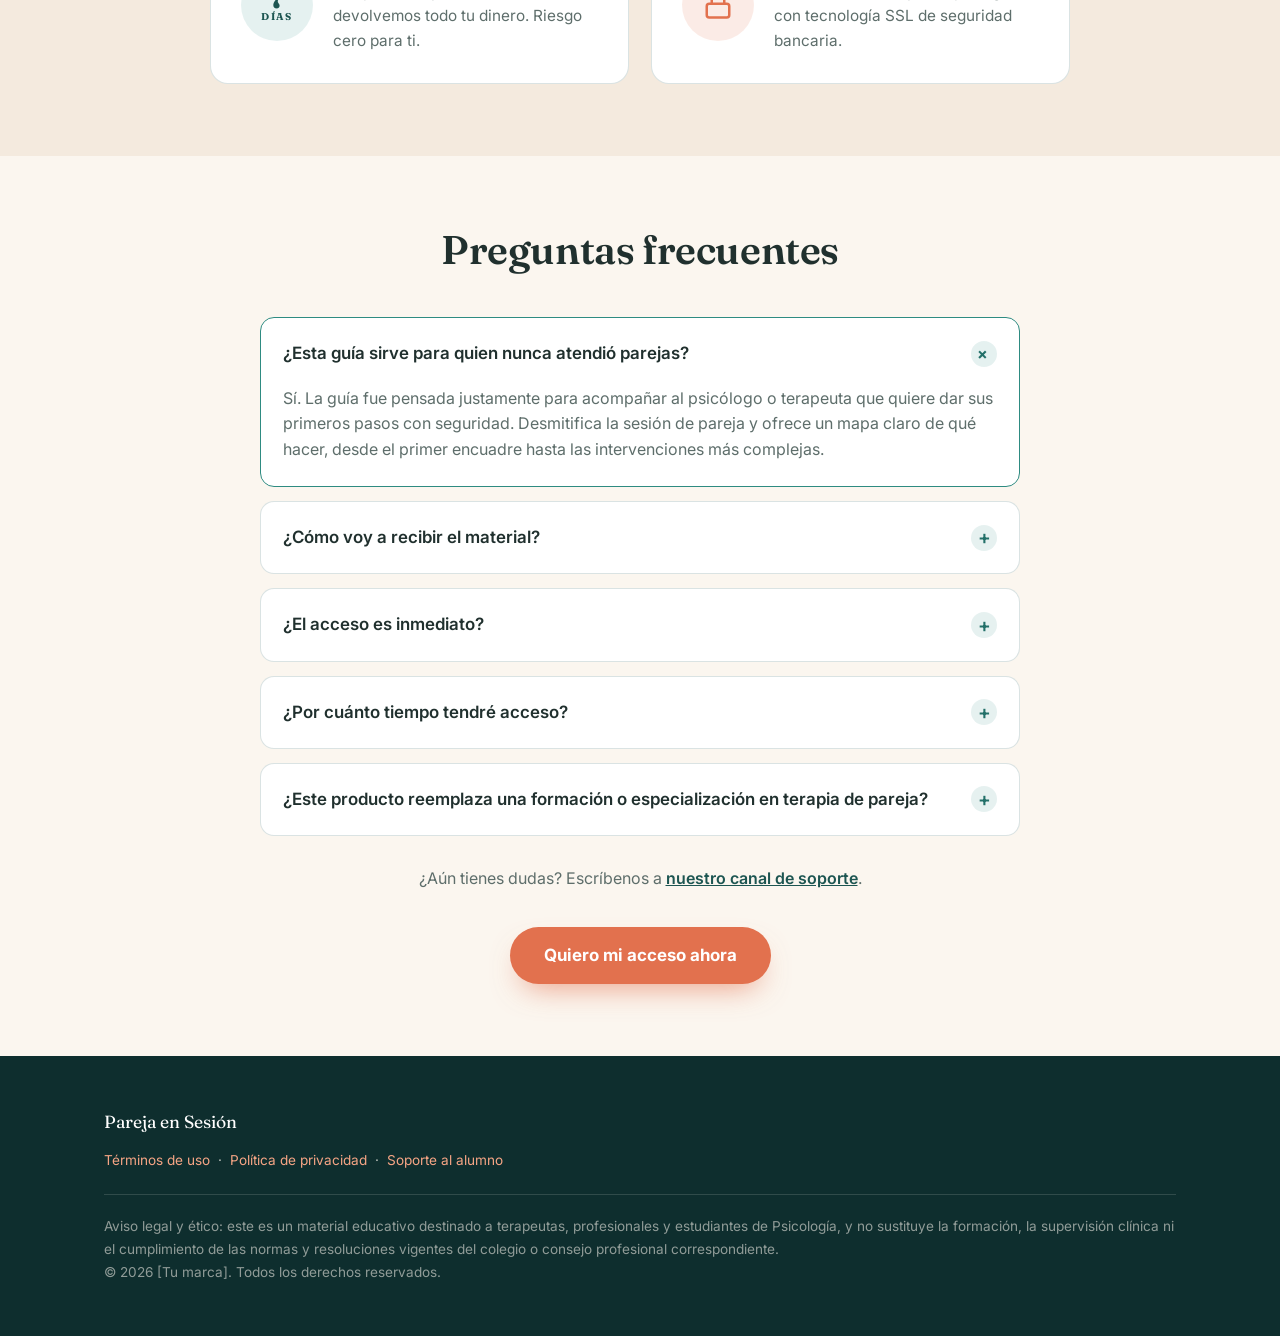
==== commit ac9cd678: "Actualizar nombre de experta a Mariam Gonzalez" ====
--- a/public/index.html
+++ b/public/index.html
@@ -406,8 +406,8 @@
     <div>
       <span class="eyebrow-pill">Quién creó esta guía</span>
       <h2>Una guía nacida de la práctica clínica</h2>
-      <p class="cred" id="autora-nombre">[TU NOMBRE AQUÍ]</p>
-      <p class="role">Psicóloga especialista en Terapia Cognitivo-Conductual y en Terapia de Pareja y Relaciones. · <span id="autora-matricula">[Nº de colegiatura / matrícula]</span></p>
+      <p class="cred" id="autora-nombre">Mariam Gonzalez</p>
+      <p class="role">Psicóloga especialista en Terapia Cognitivo-Conductual y en Terapia de Pareja y Relaciones.</p>
       <p class="bio">A lo largo de mi práctica clínica acompañé a parejas en distintos momentos de crisis y noté una dificultad recurrente entre los profesionales que empiezan a atender esta demanda: hay mucha teoría disponible, pero no siempre queda claro qué observar, qué preguntar y cómo intervenir cuando la pareja está frente a ti.</p>
       <p class="bio">Por eso creé esta guía: para transformar conceptos clínicos en herramientas prácticas que acompañen tu trabajo desde las primeras sesiones.</p>
     </div>
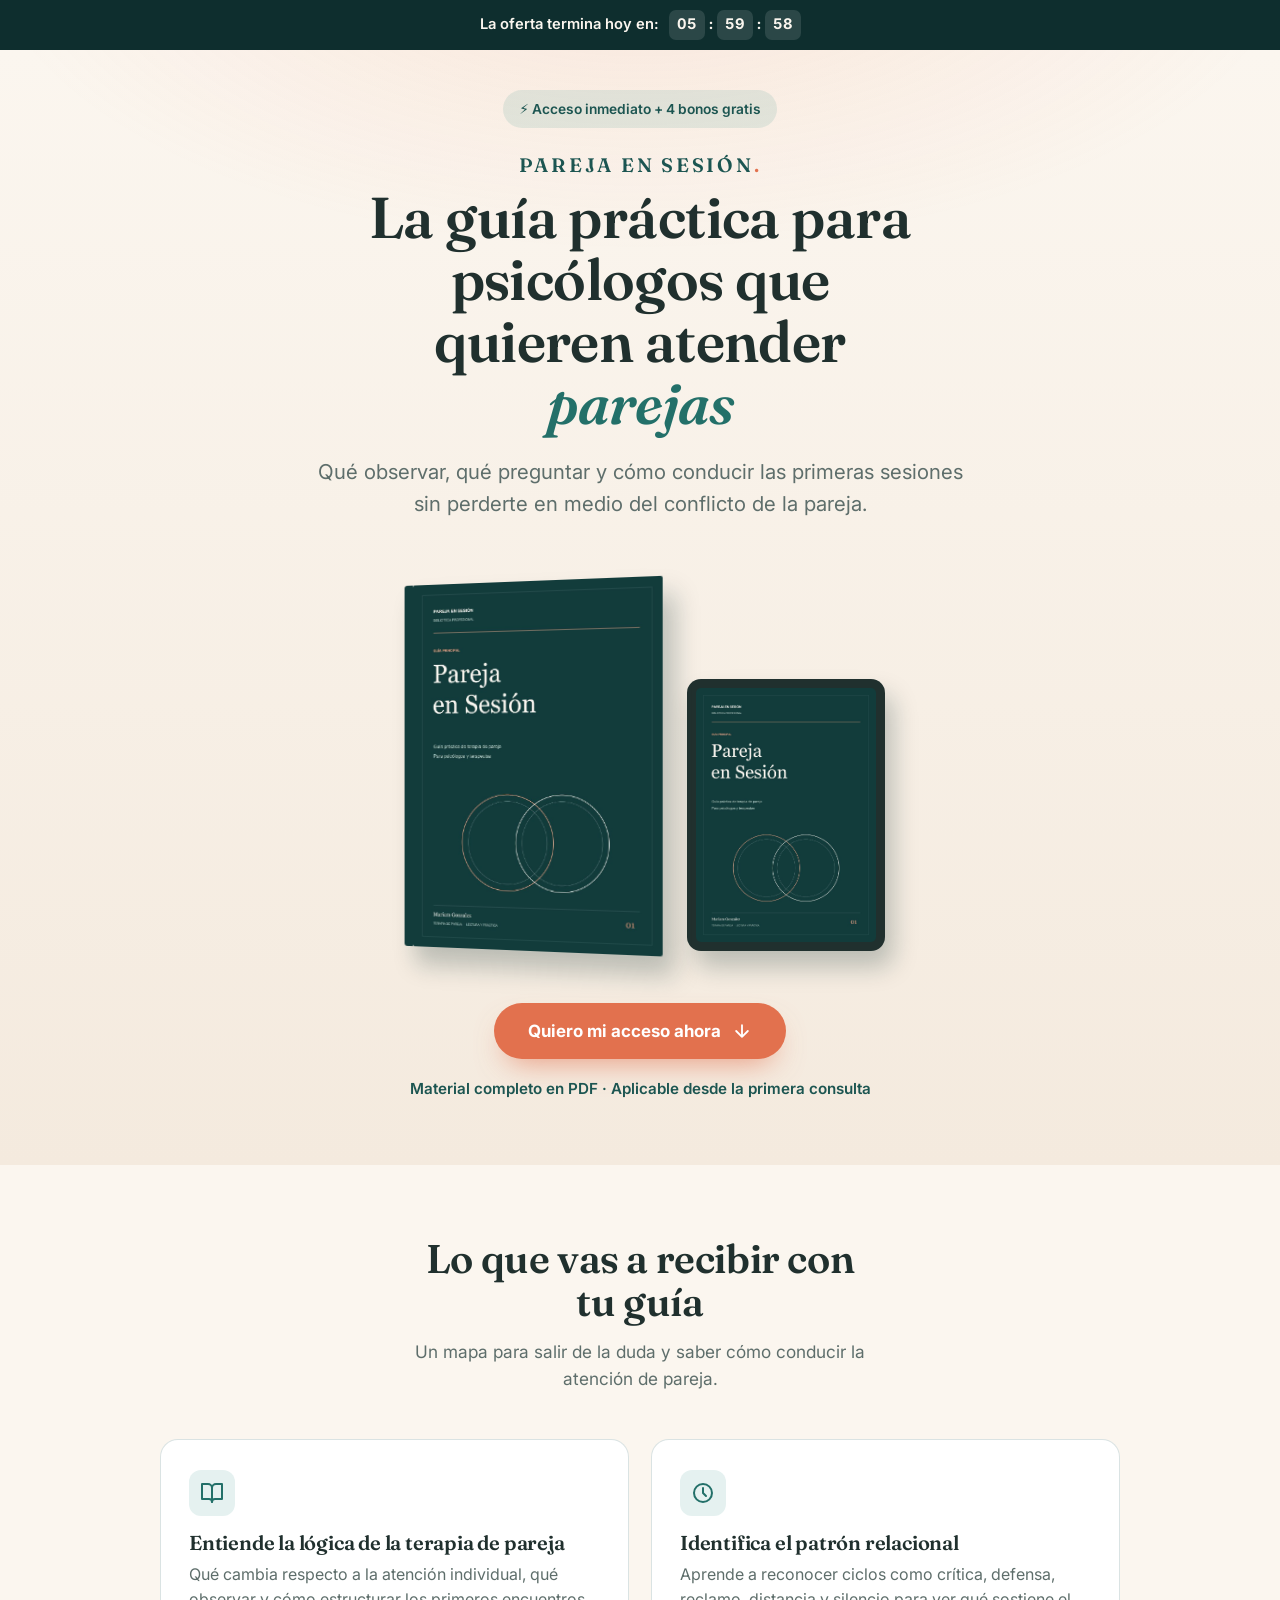
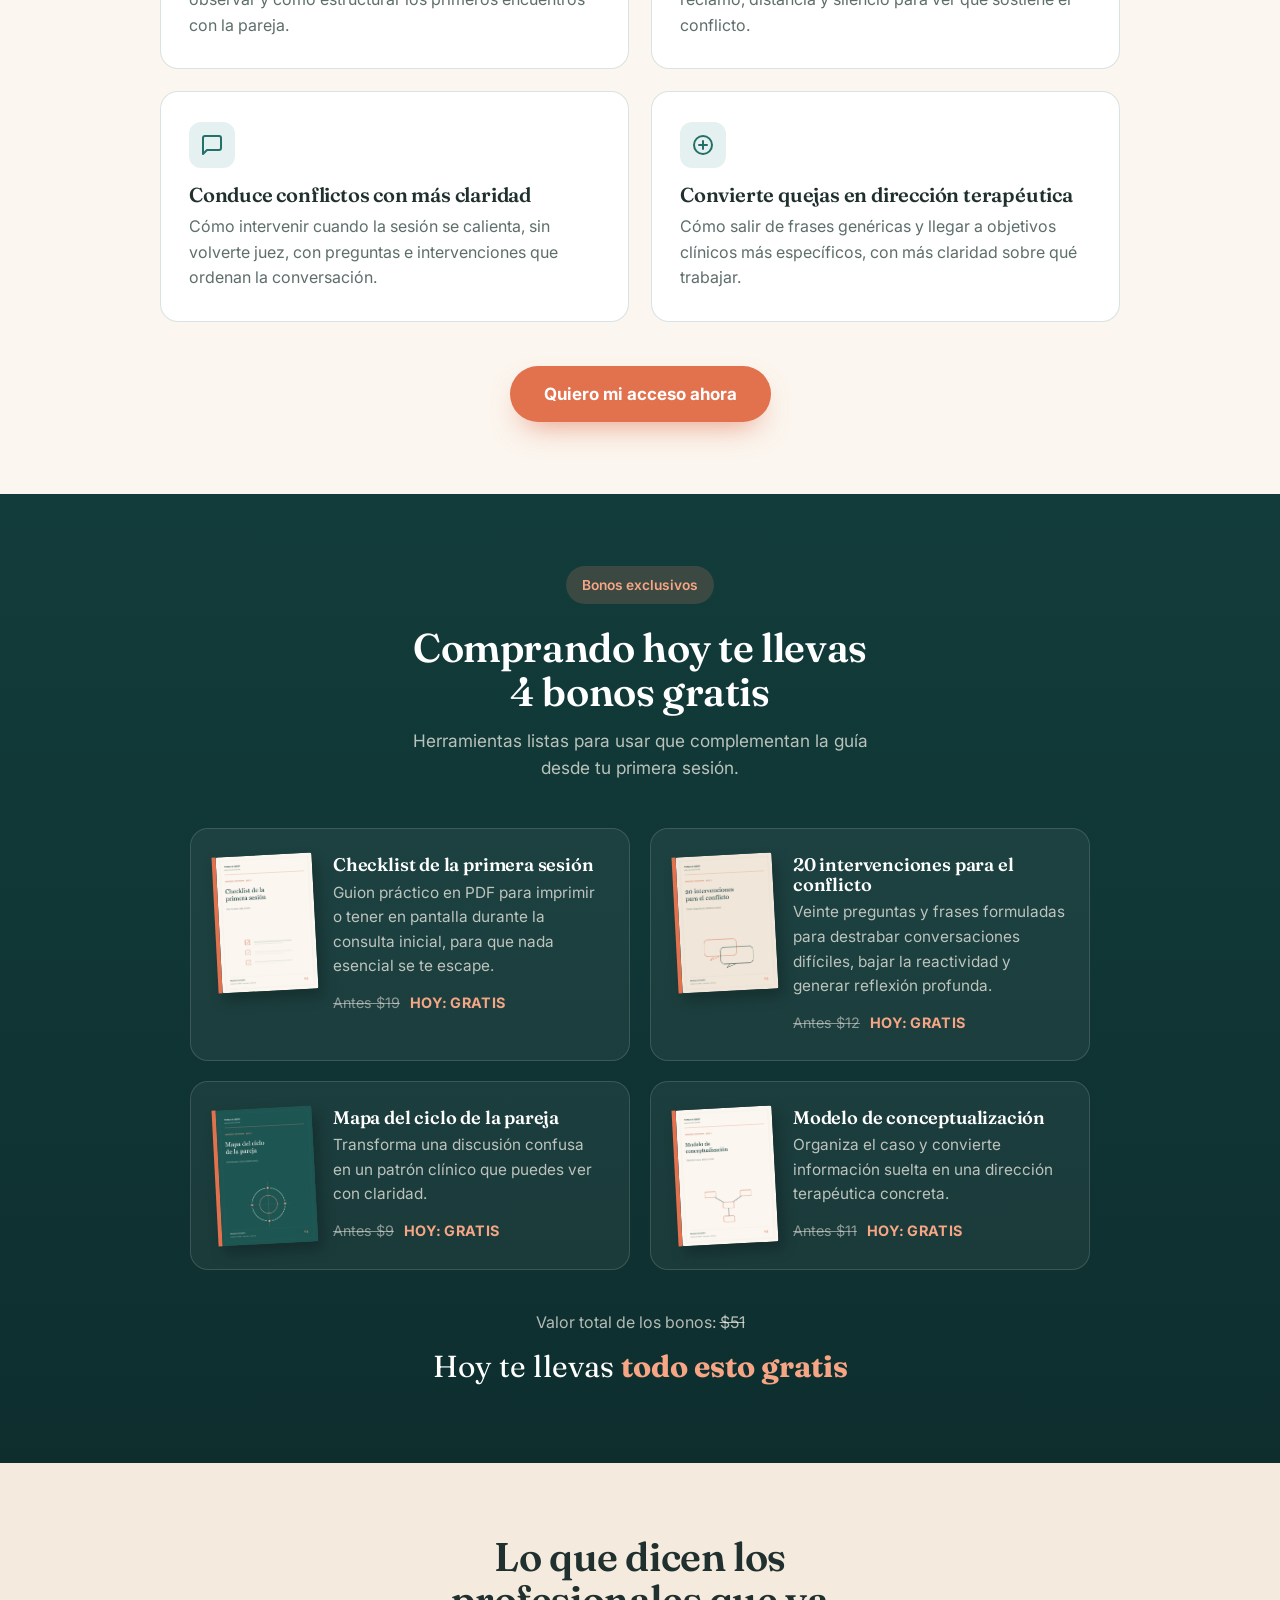
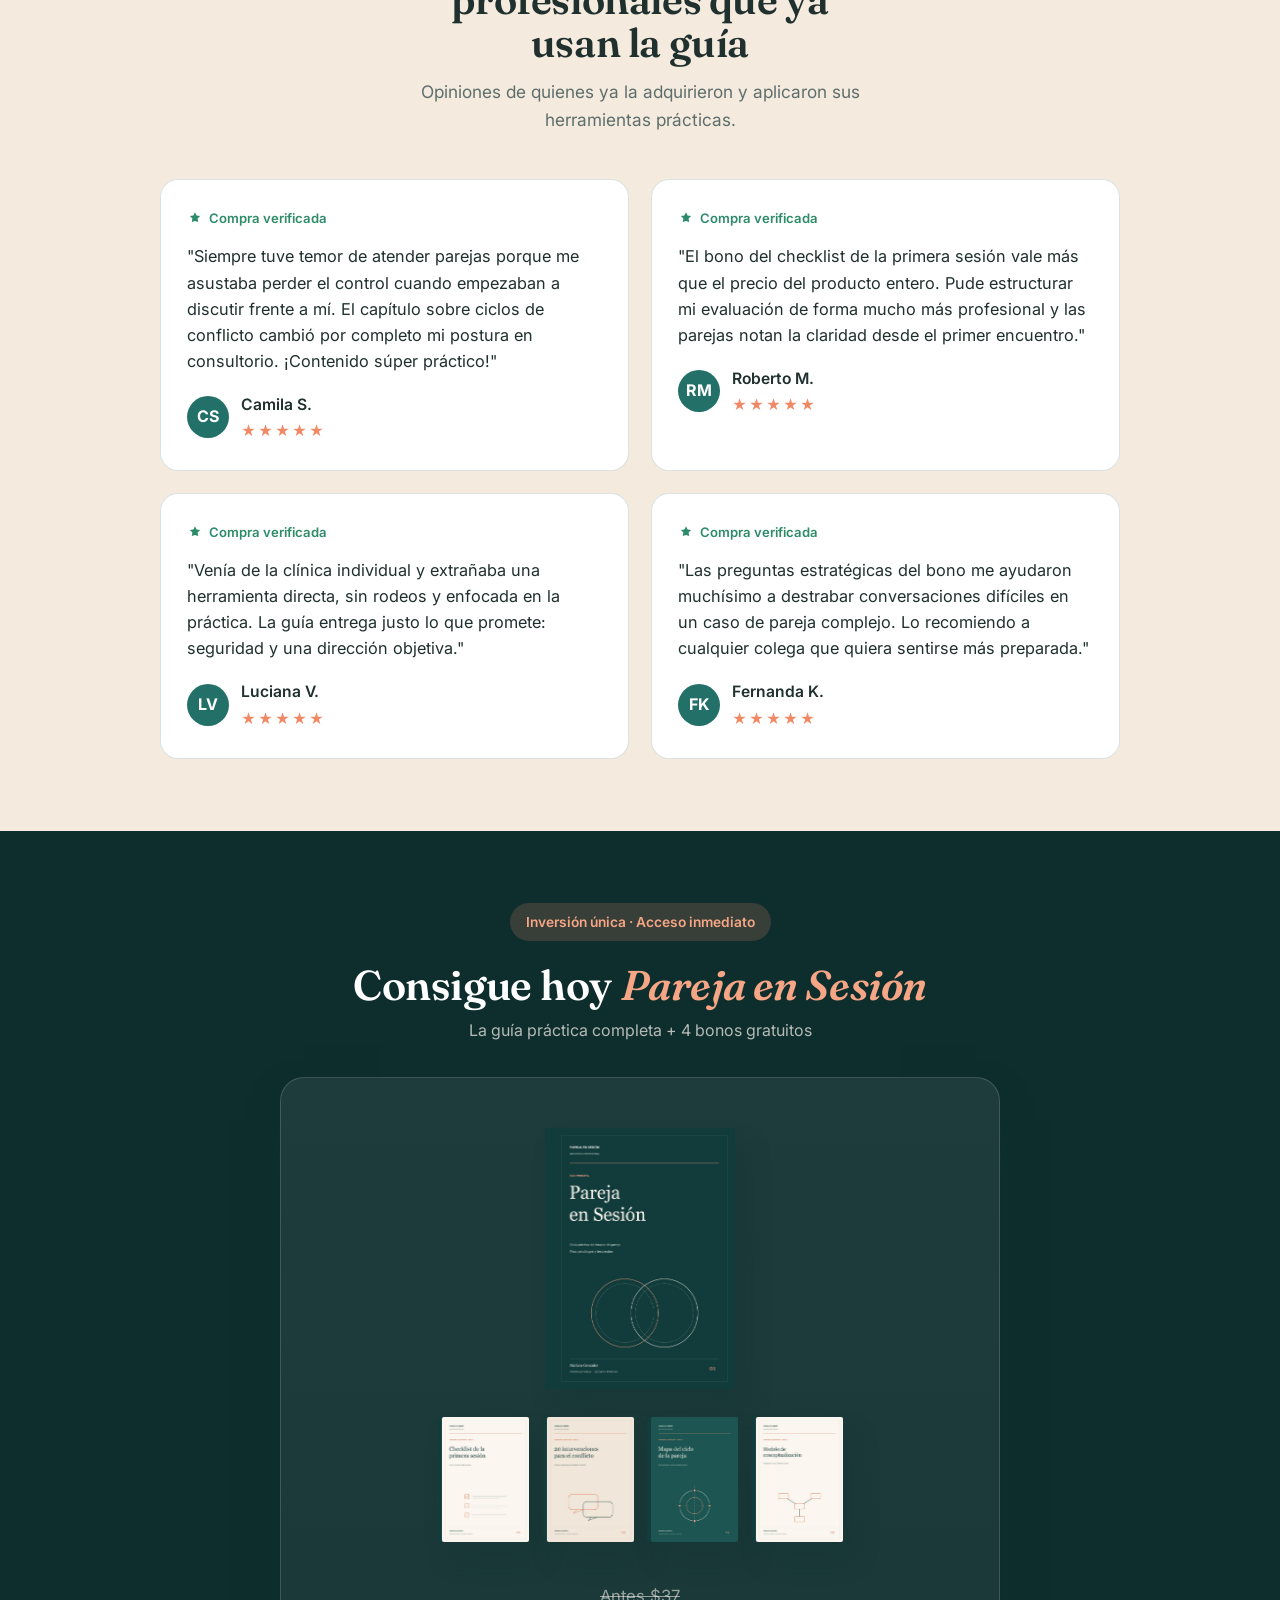
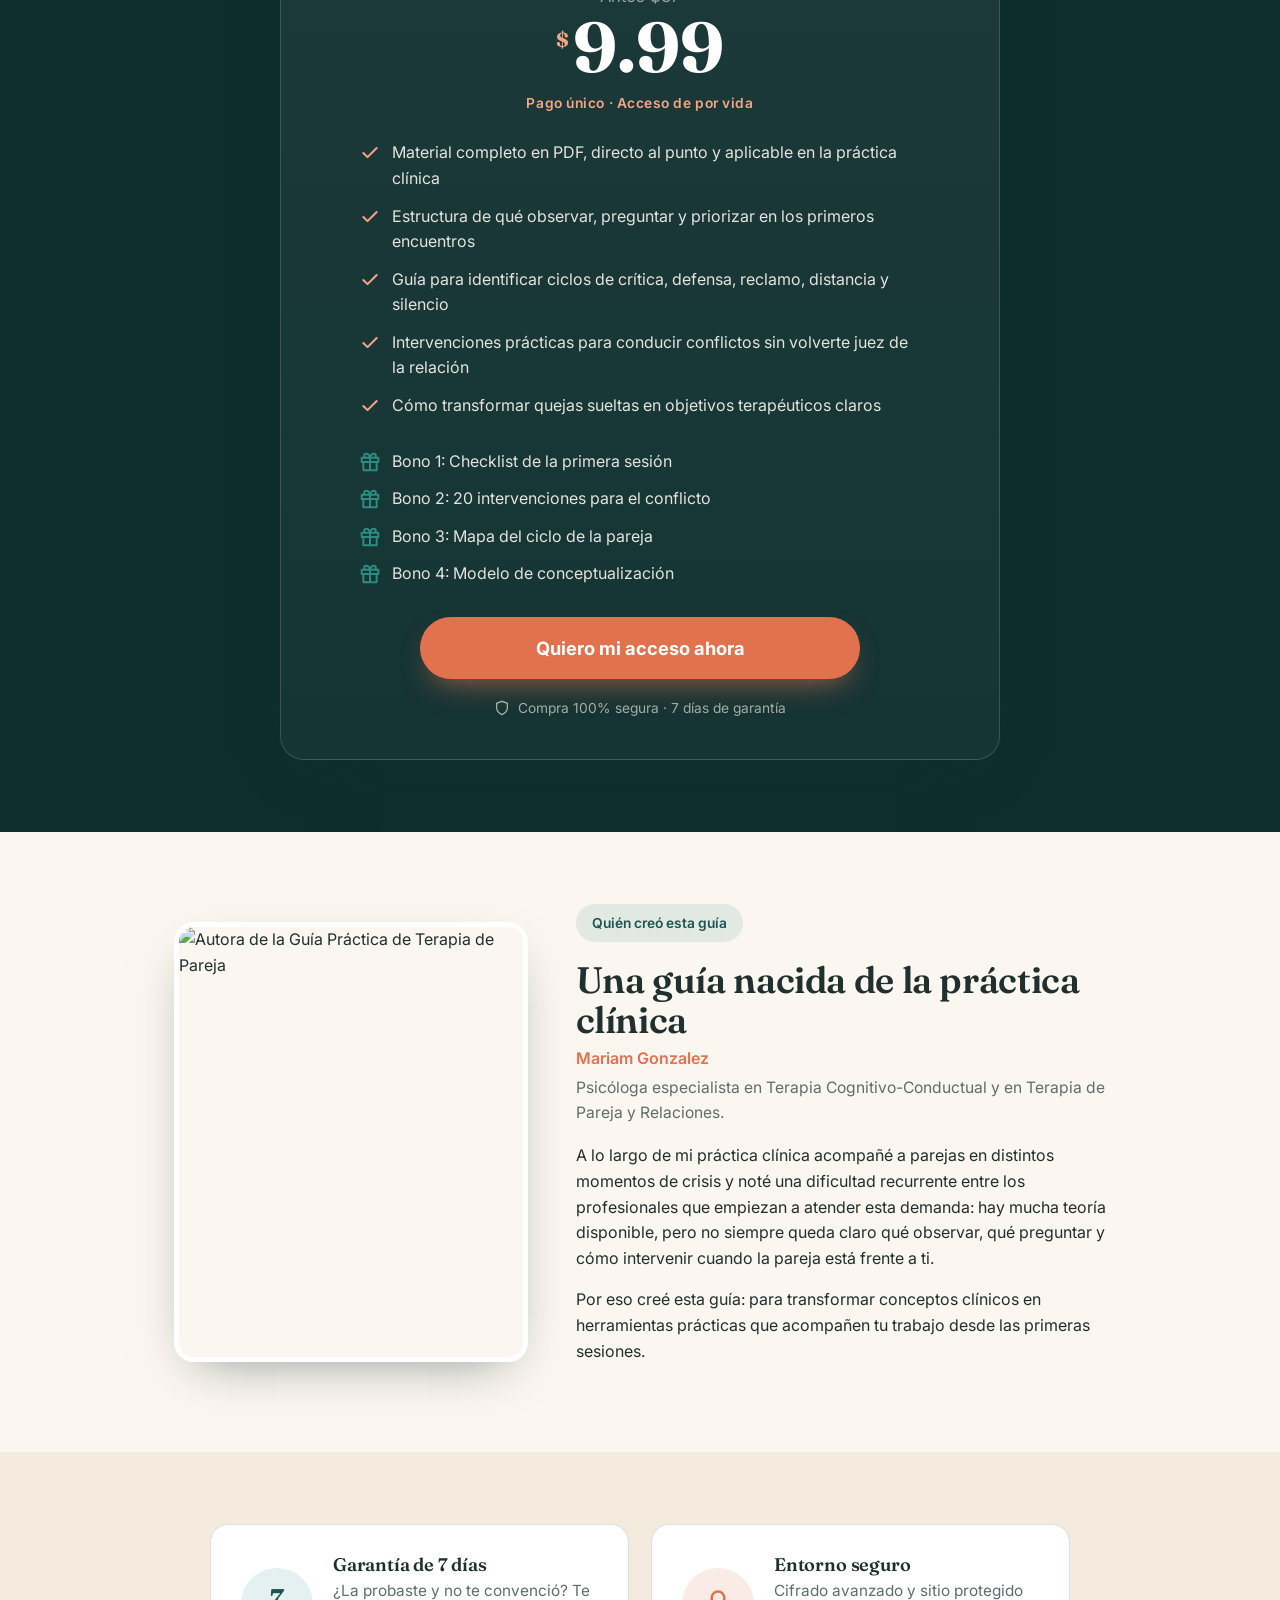
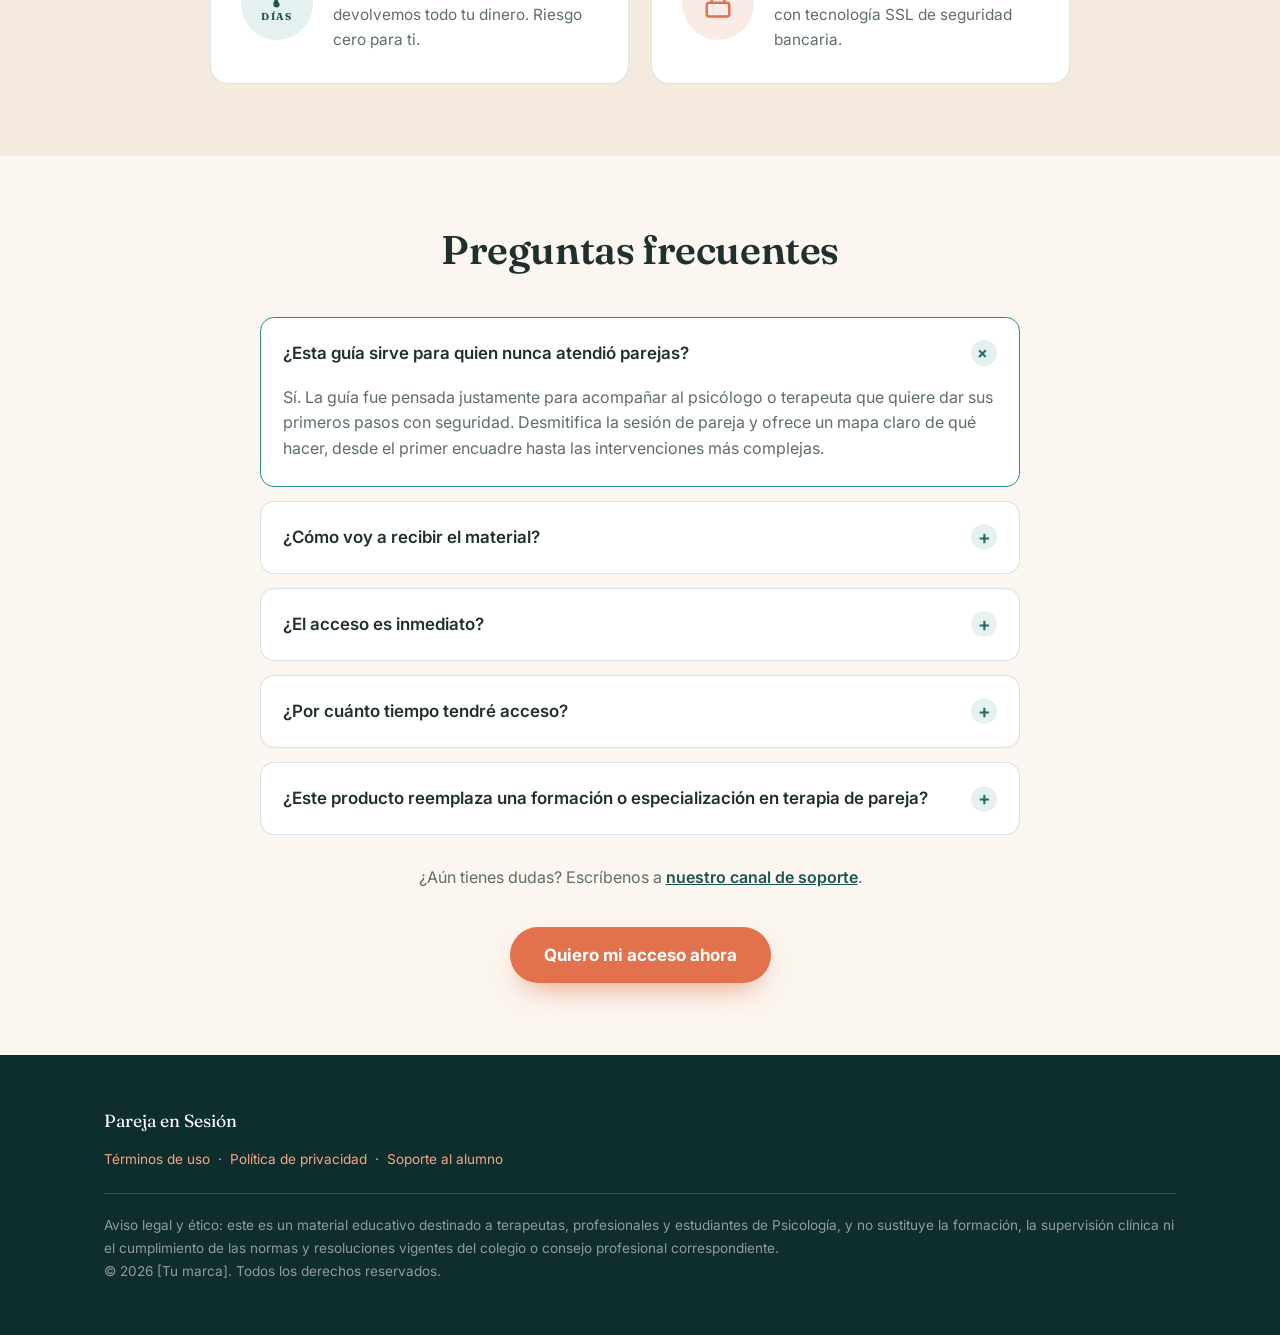
==== commit 136169d3: "Renovar portadas de ebooks y PDF descargables" ====
--- a/public/index.html
+++ b/public/index.html
@@ -237,7 +237,7 @@
     <p class="brand-name">Pareja en Sesión<span class="dot">.</span></p>
     <h1>La guía práctica para psicólogos que quieren atender <em>parejas</em></h1>
     <p class="sub">Qué observar, qué preguntar y cómo conducir las primeras sesiones sin perderte en medio del conflicto de la pareja.</p>
-    <div class="hero-art"><div class="ebook-stage"><div class="ebook-book"><img src="[data-uri]" alt="Pareja en Sesión — Guía práctica de terapia de pareja" decoding="async"></div><div class="ebook-tablet"><img src="[data-uri]" alt="Pareja en Sesión — Guía práctica de terapia de pareja" decoding="async"></div></div></div>
+    <div class="hero-art"><div class="ebook-stage"><div class="ebook-book"><img src="[data-uri]" alt="Pareja en Sesión — Guía práctica de terapia de pareja" decoding="async"></div><div class="ebook-tablet"><img src="[data-uri]" alt="Pareja en Sesión — Guía práctica de terapia de pareja" decoding="async"></div></div></div>
     <a class="btn" href="PEGA-AQUI-TU-LINK-DE-CHECKOUT">
       Quiero mi acceso ahora
       <svg viewBox="0 0 24 24" fill="none" stroke="currentColor" stroke-width="2.2" stroke-linecap="round" stroke-linejoin="round"><path d="M12 5v14M5 12l7 7 7-7"/></svg>
@@ -291,7 +291,7 @@
     </div>
     <div class="bonus-grid">
       <div class="bonus">
-        <div class="bonus-cover"><img src="[data-uri]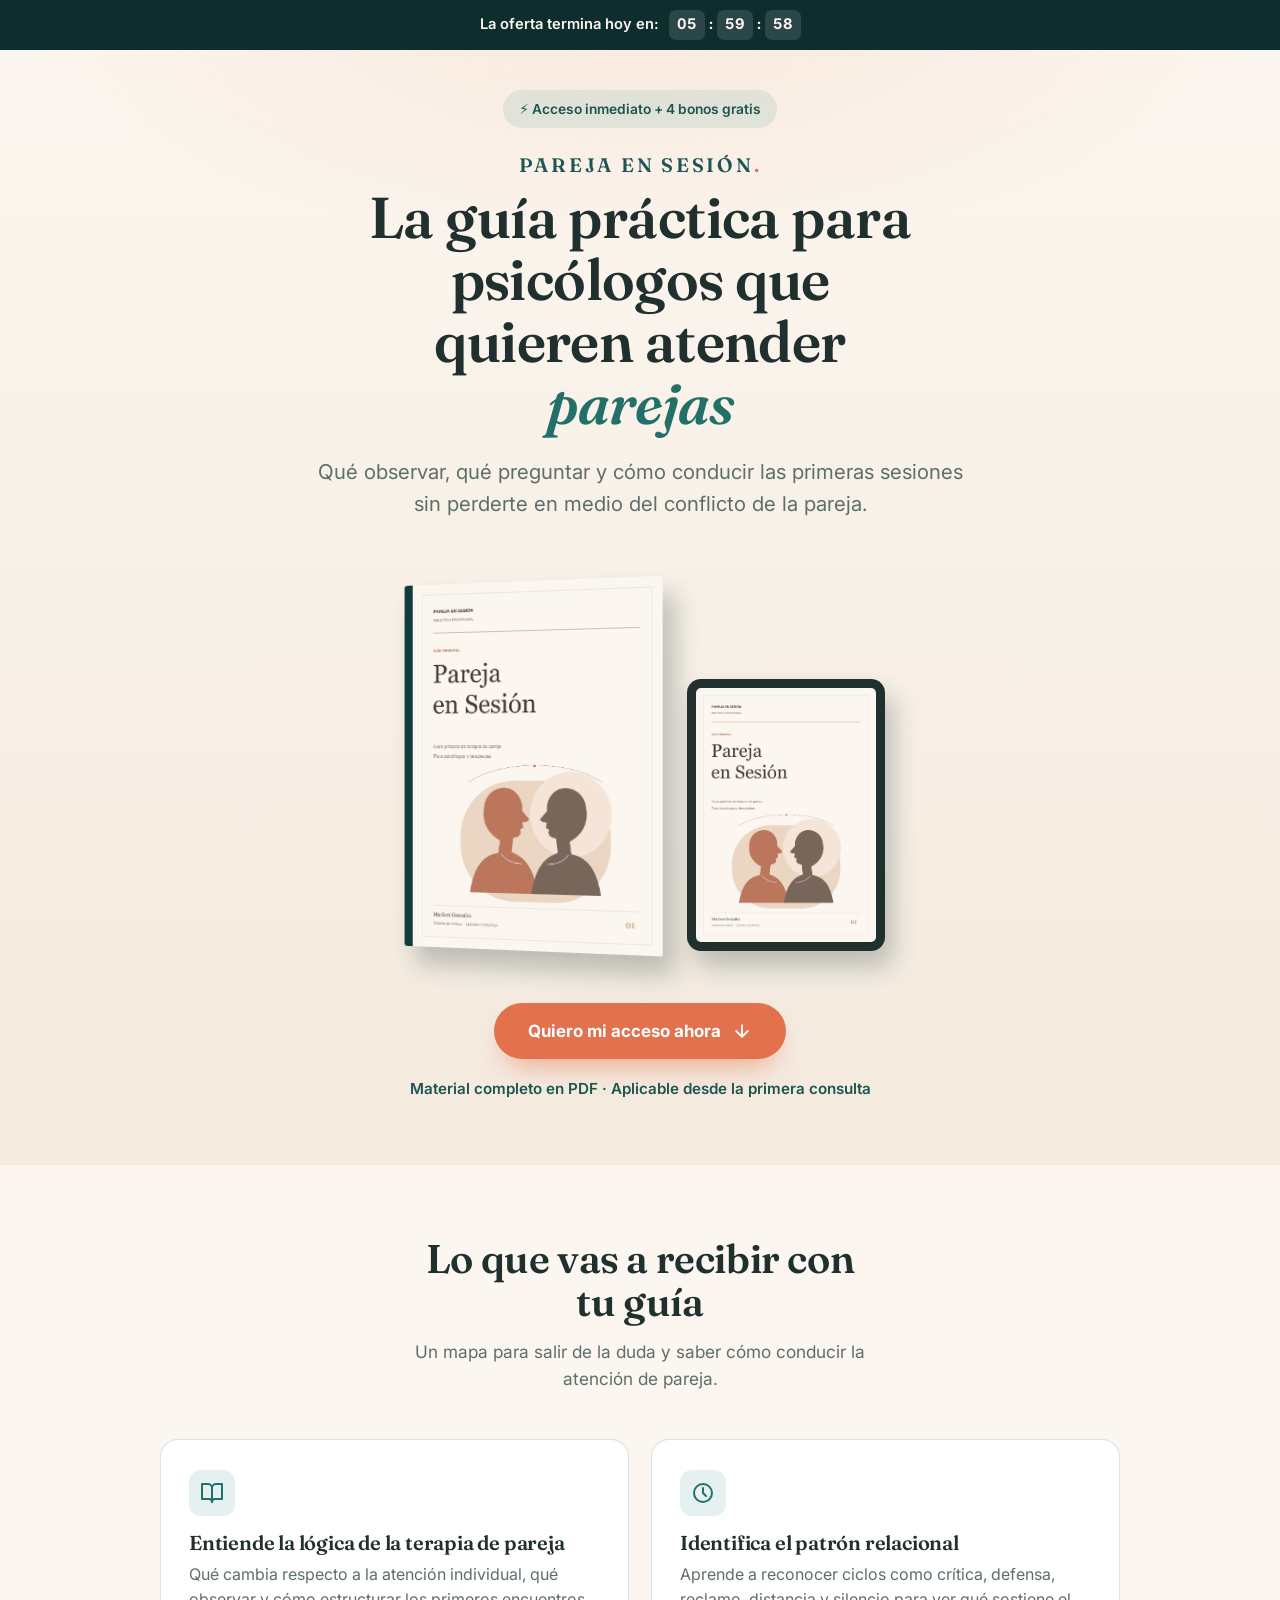
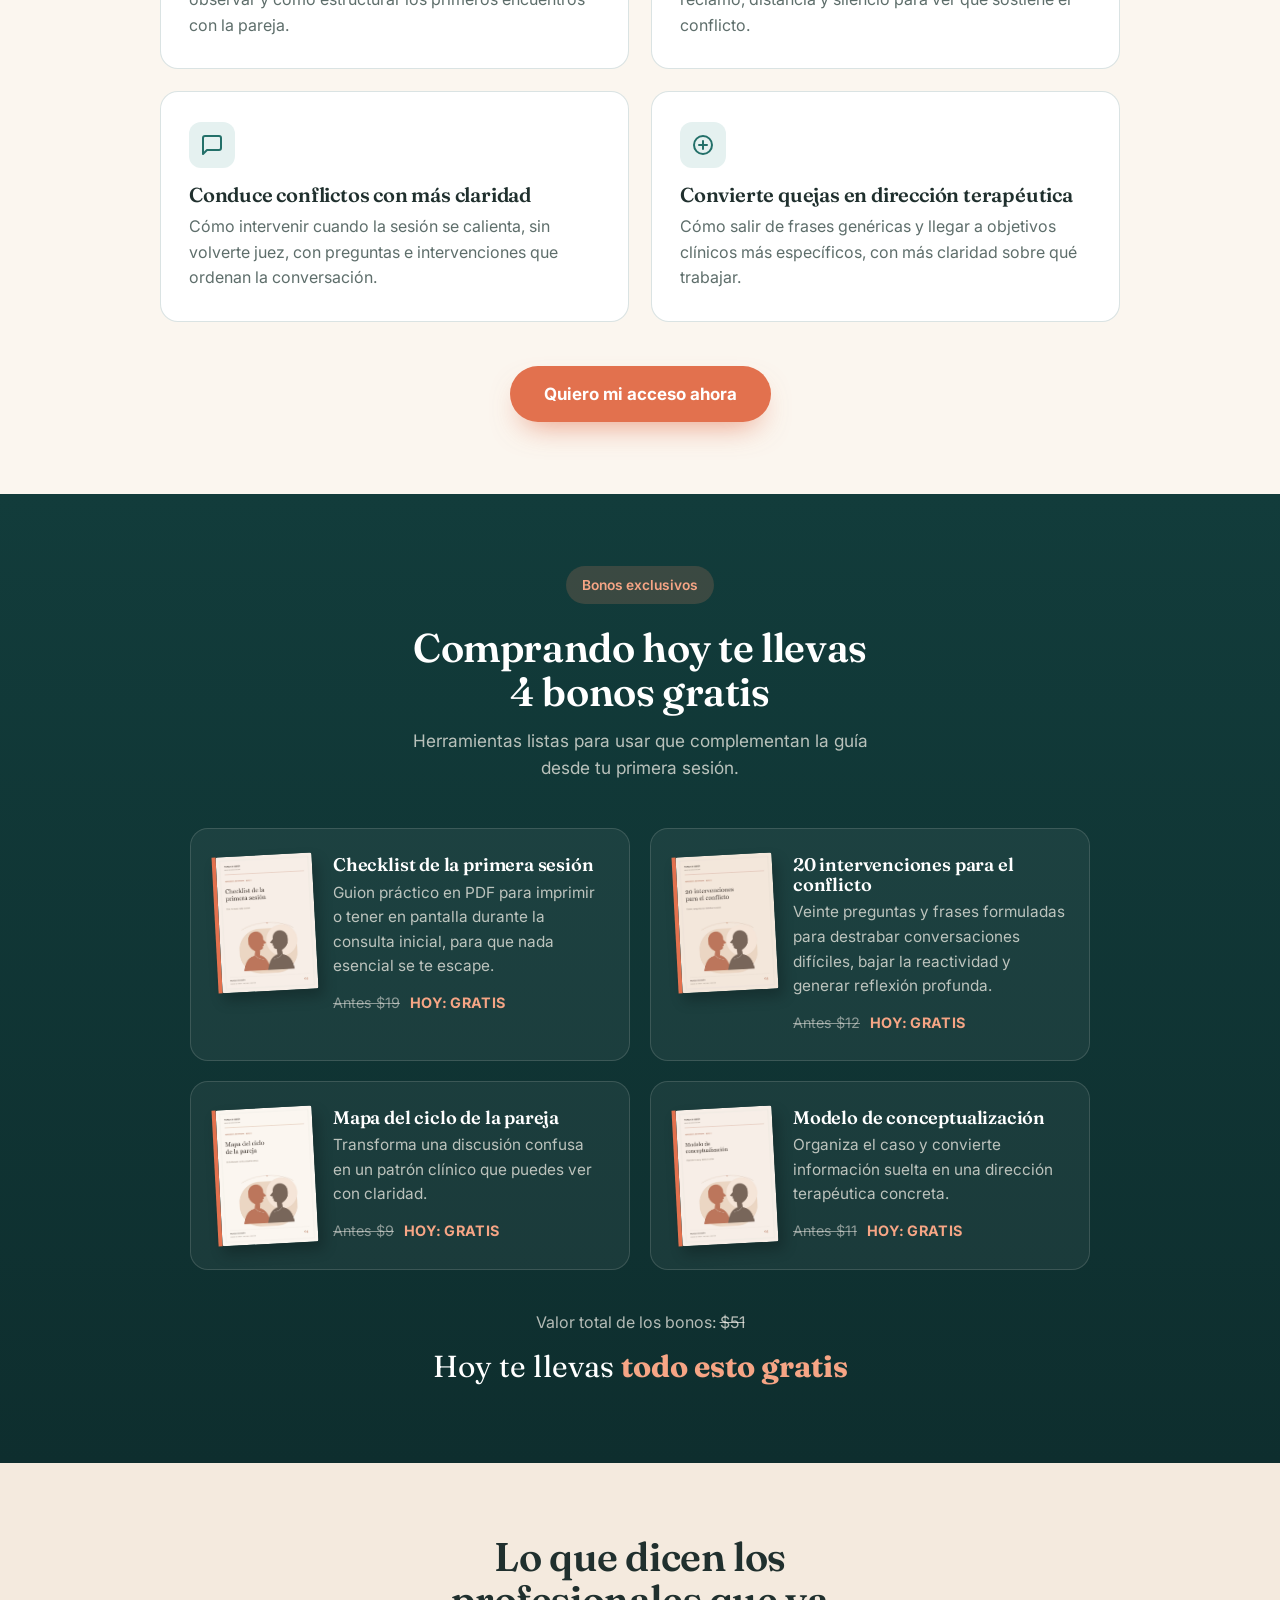
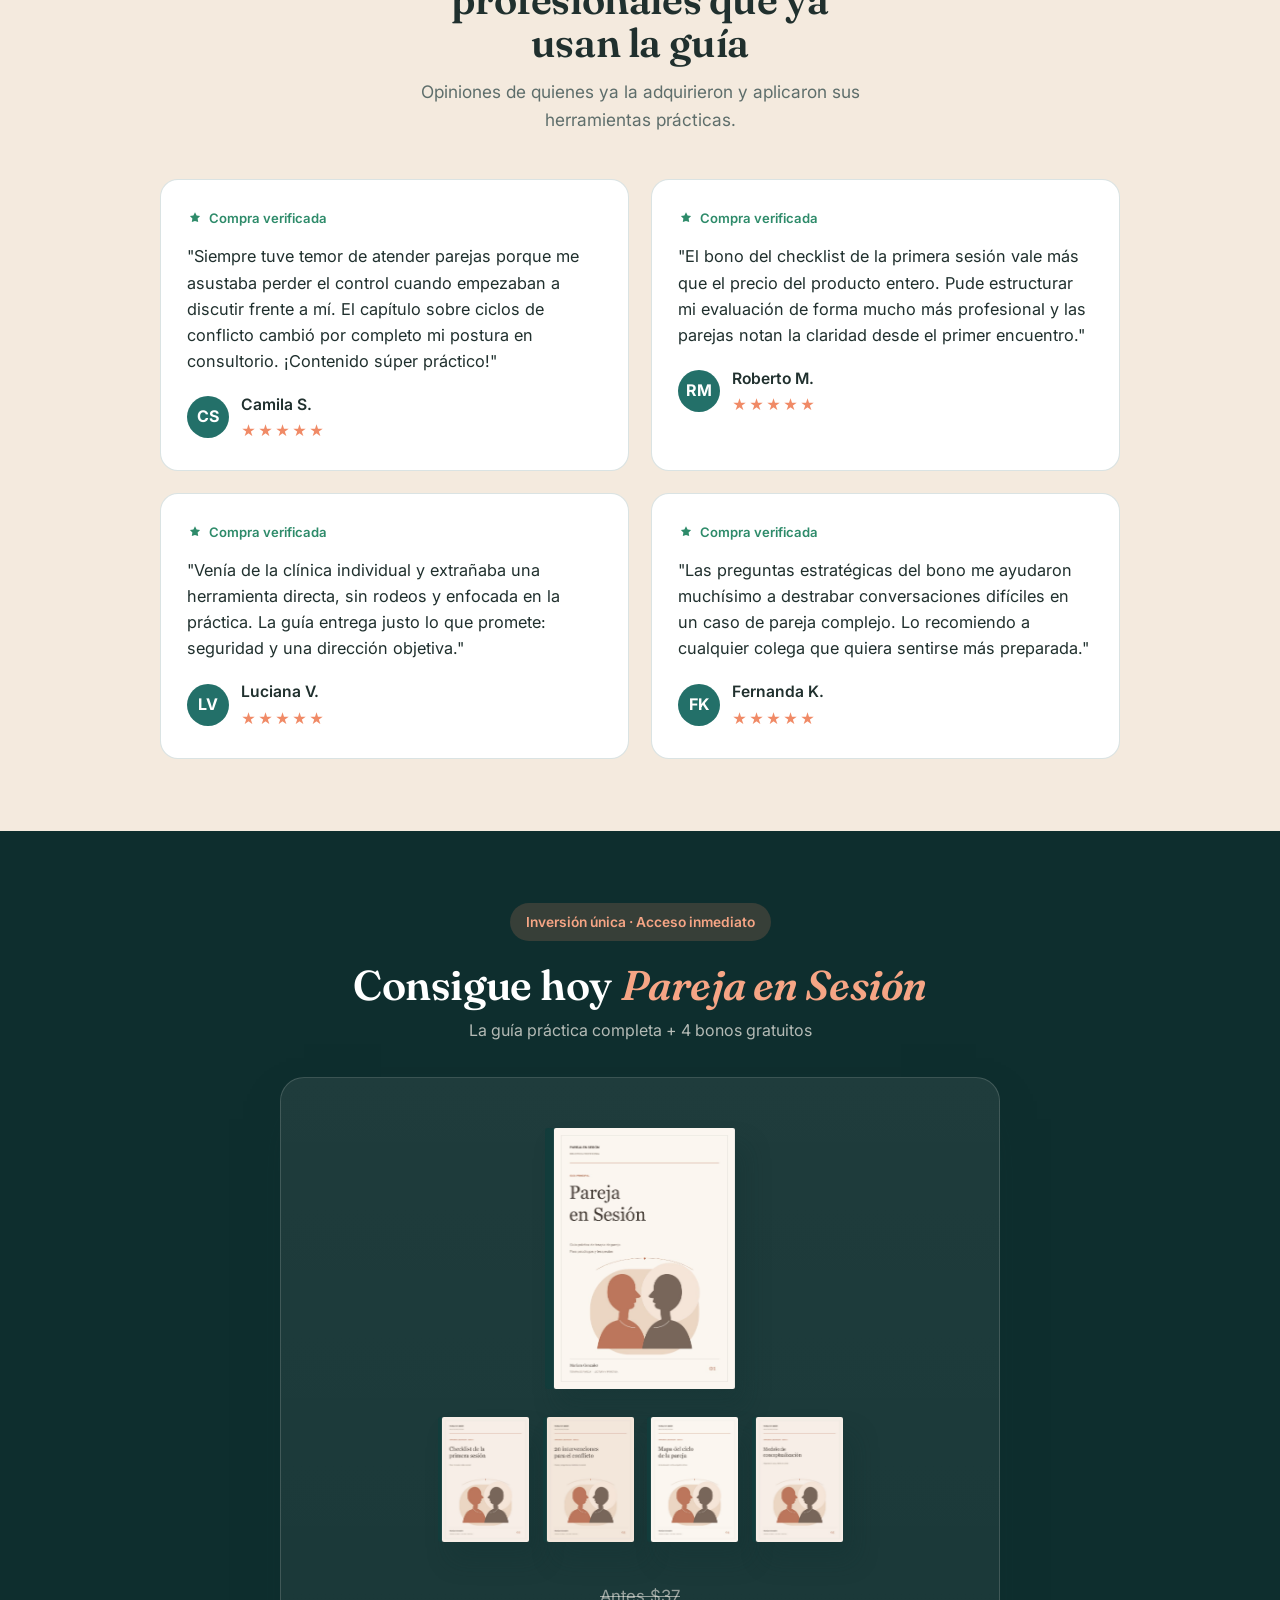
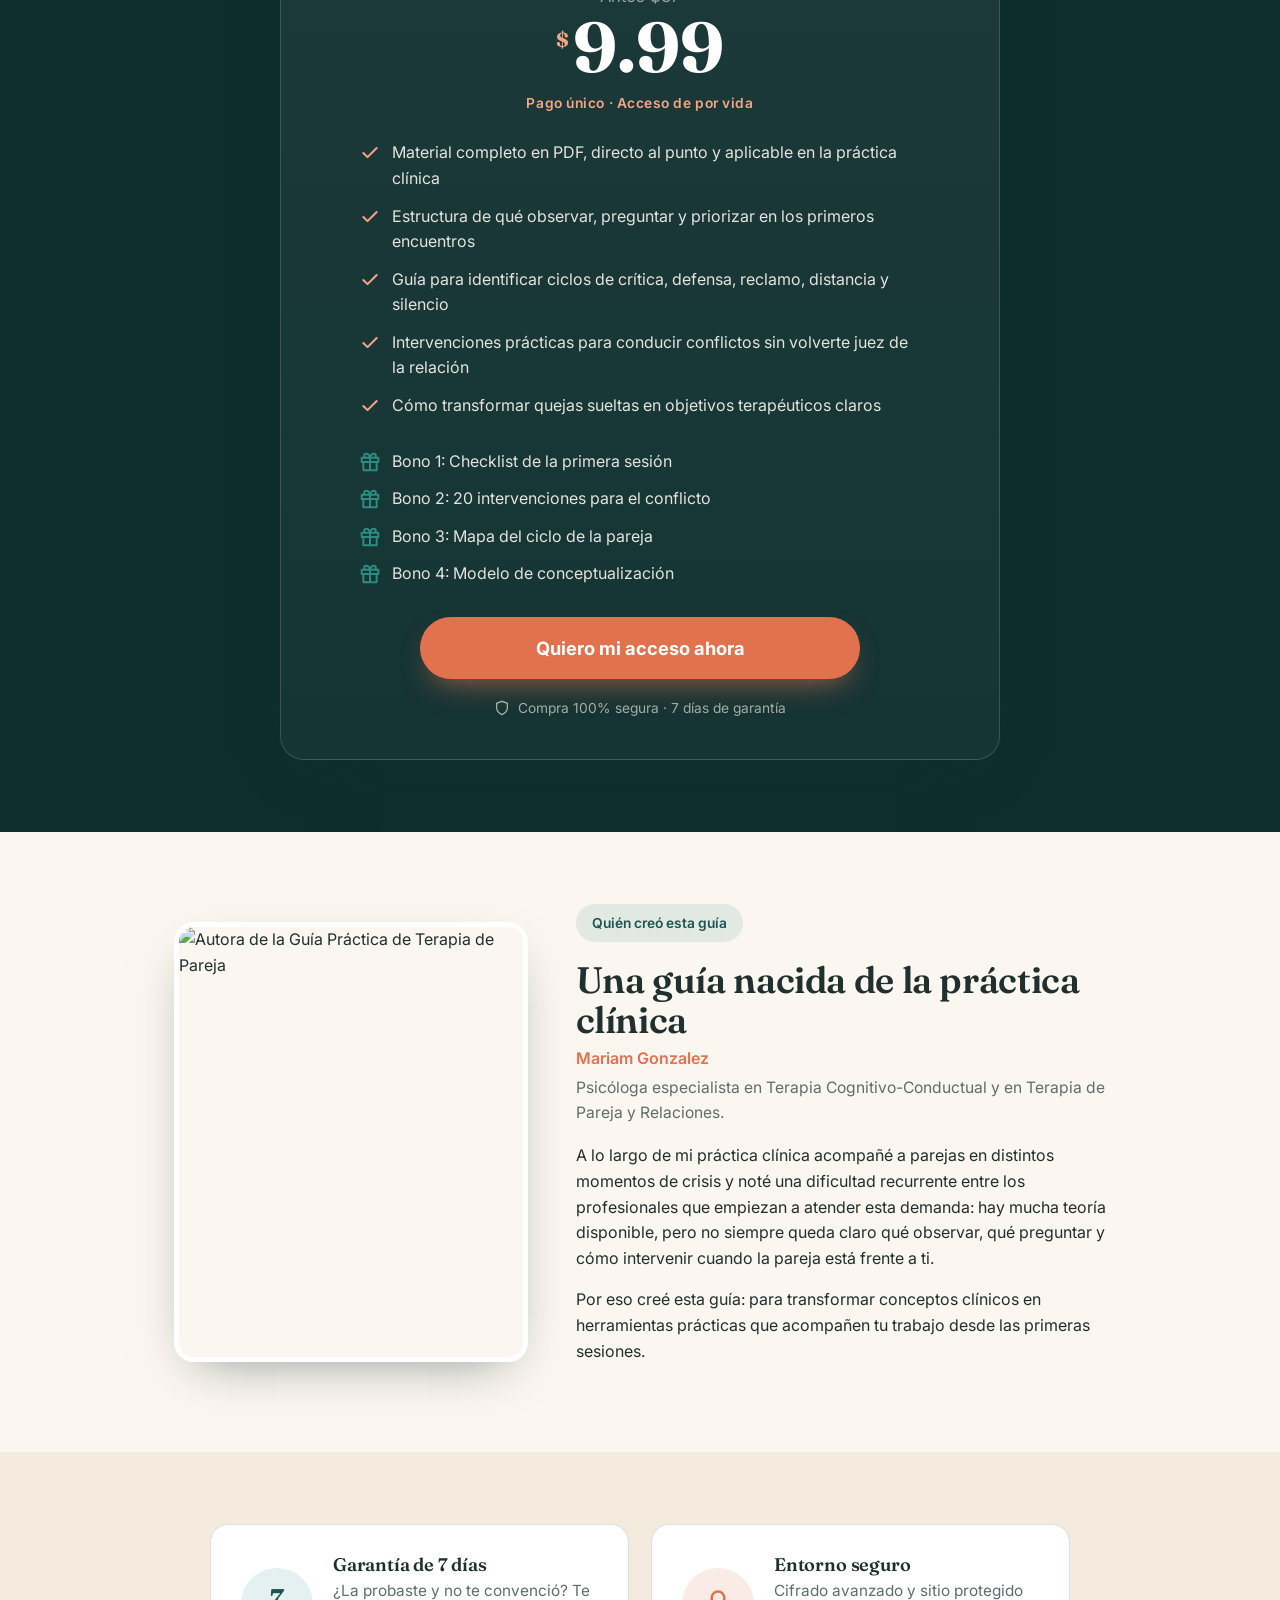
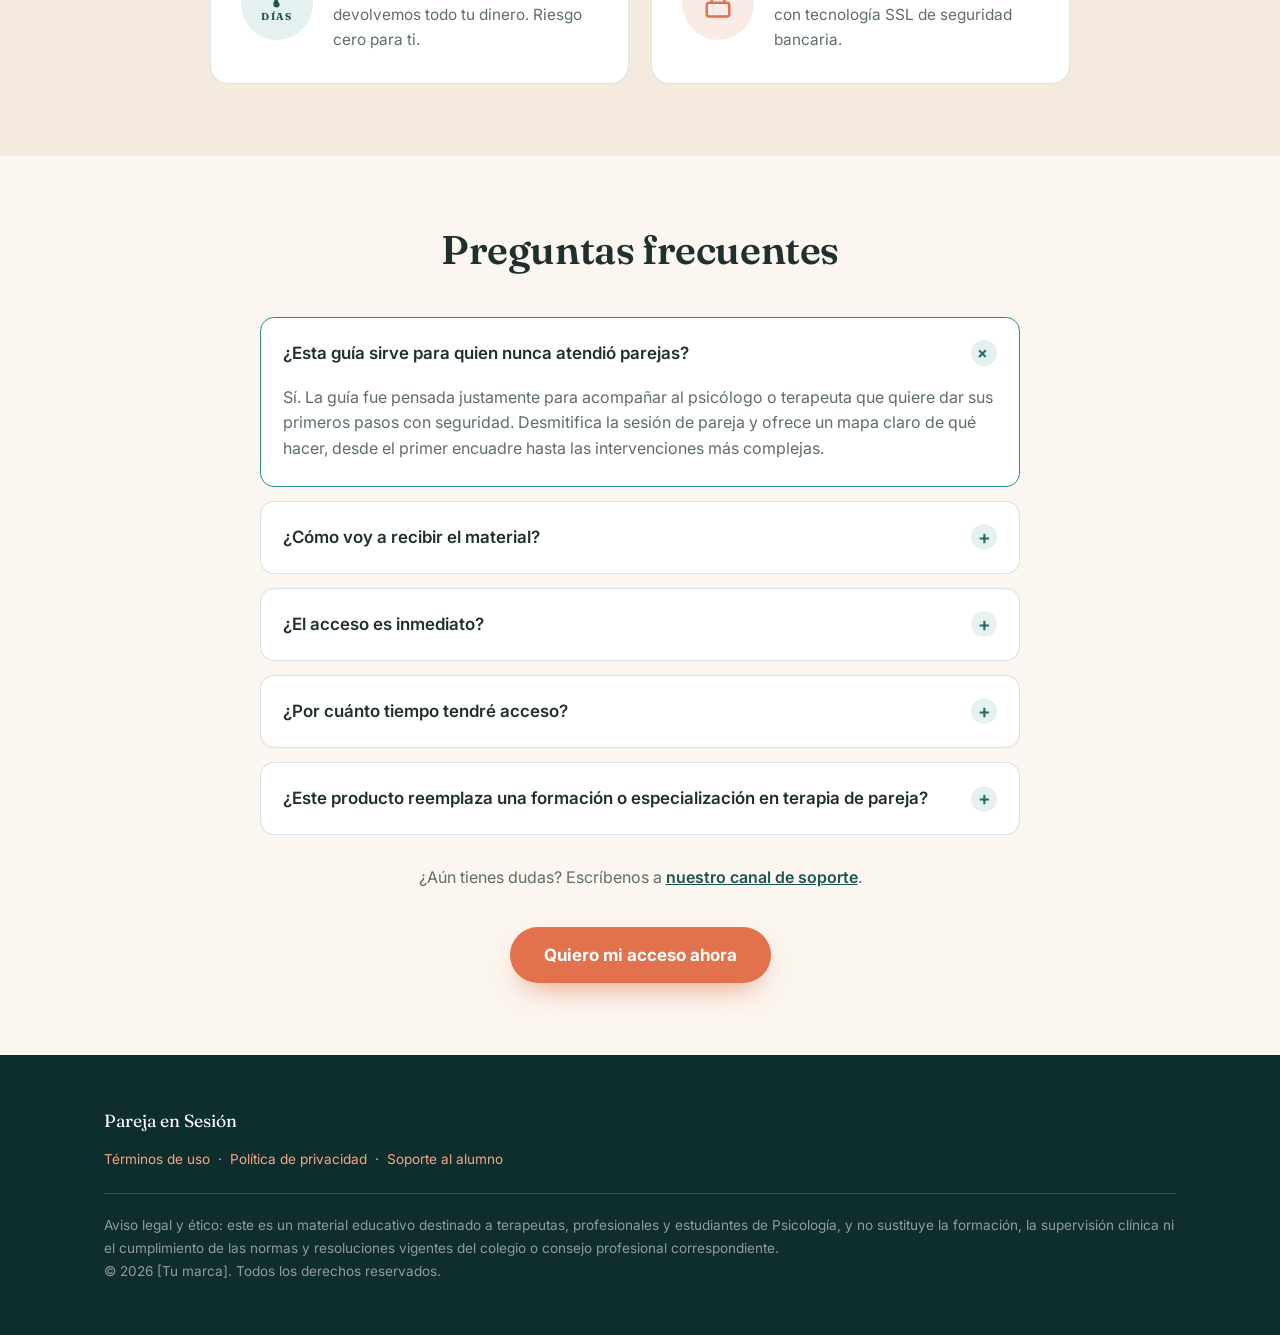
==== commit c0f0bca0: "Usar portadas marfil con silueta de pareja" ====
--- a/public/index.html
+++ b/public/index.html
@@ -237,7 +237,7 @@
     <p class="brand-name">Pareja en Sesión<span class="dot">.</span></p>
     <h1>La guía práctica para psicólogos que quieren atender <em>parejas</em></h1>
     <p class="sub">Qué observar, qué preguntar y cómo conducir las primeras sesiones sin perderte en medio del conflicto de la pareja.</p>
-    <div class="hero-art"><div class="ebook-stage"><div class="ebook-book"><img src="[data-uri]" alt="Pareja en Sesión — Guía práctica de terapia de pareja" decoding="async"></div><div class="ebook-tablet"><img src="[data-uri]" alt="Pareja en Sesión — Guía práctica de terapia de pareja" decoding="async"></div></div></div>
+    <div class="hero-art"><div class="ebook-stage"><div class="ebook-book"><img src="[data-uri]" alt="Pareja en Sesión — Guía práctica de terapia de pareja" decoding="async"></div><div class="ebook-tablet"><img src="[data-uri]" alt="Pareja en Sesión — Guía práctica de terapia de pareja" decoding="async"></div></div></div>
     <a class="btn" href="PEGA-AQUI-TU-LINK-DE-CHECKOUT">
       Quiero mi acceso ahora
       <svg viewBox="0 0 24 24" fill="none" stroke="currentColor" stroke-width="2.2" stroke-linecap="round" stroke-linejoin="round"><path d="M12 5v14M5 12l7 7 7-7"/></svg>
@@ -291,7 +291,7 @@
     </div>
     <div class="bonus-grid">
       <div class="bonus">
-        <div class="bonus-cover"><img src="[data-uri]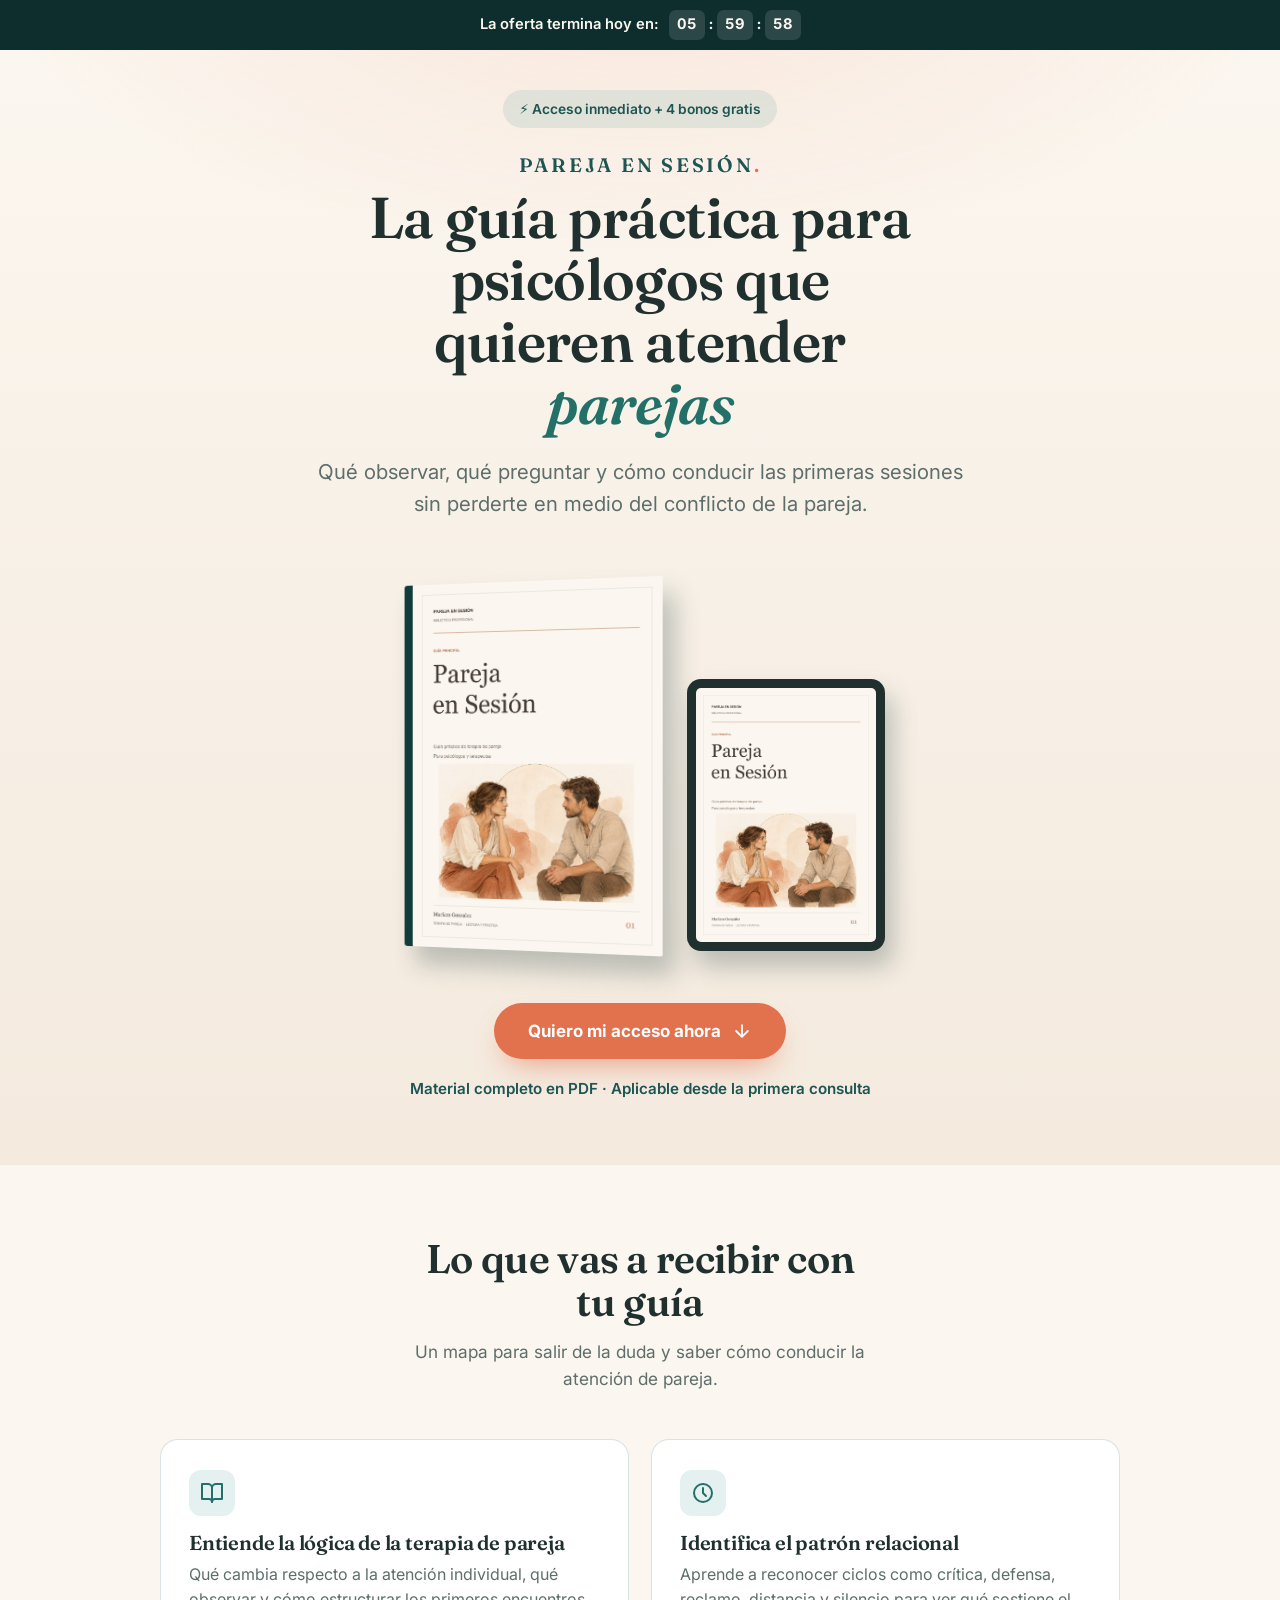
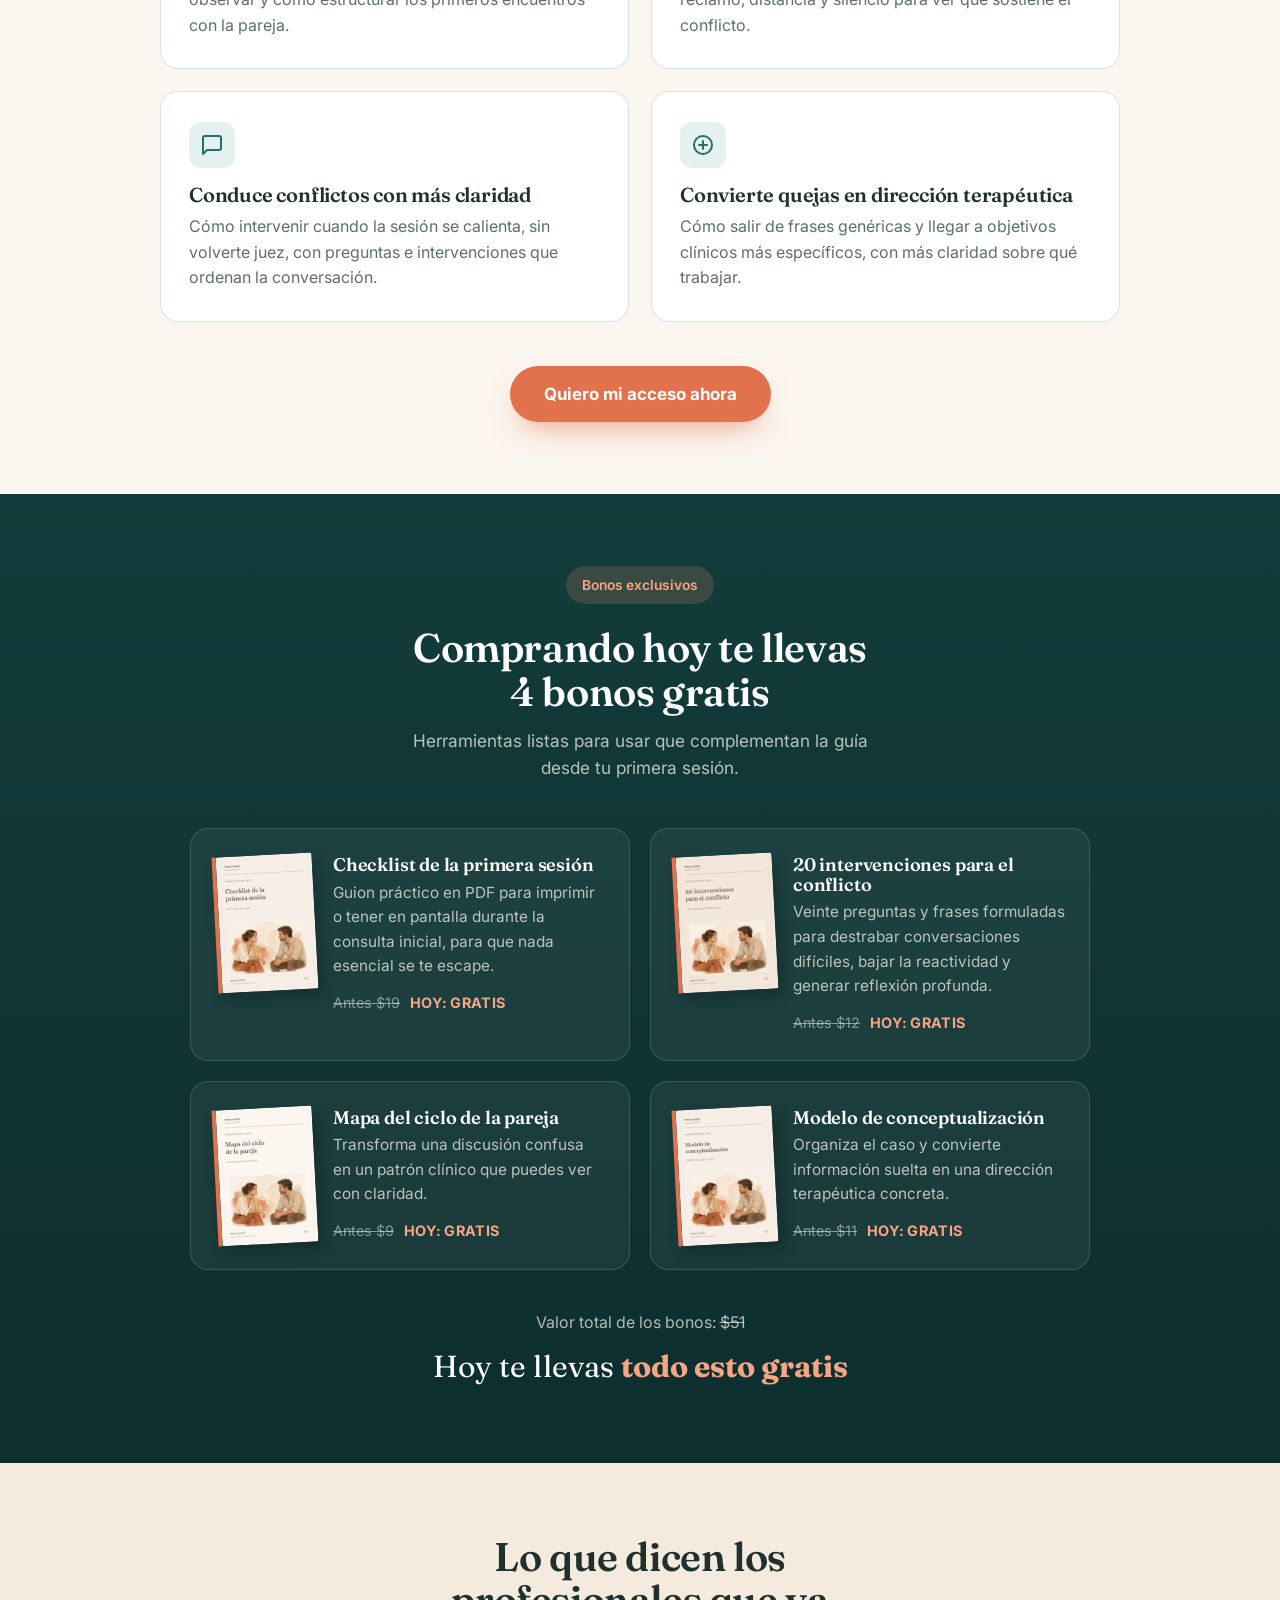
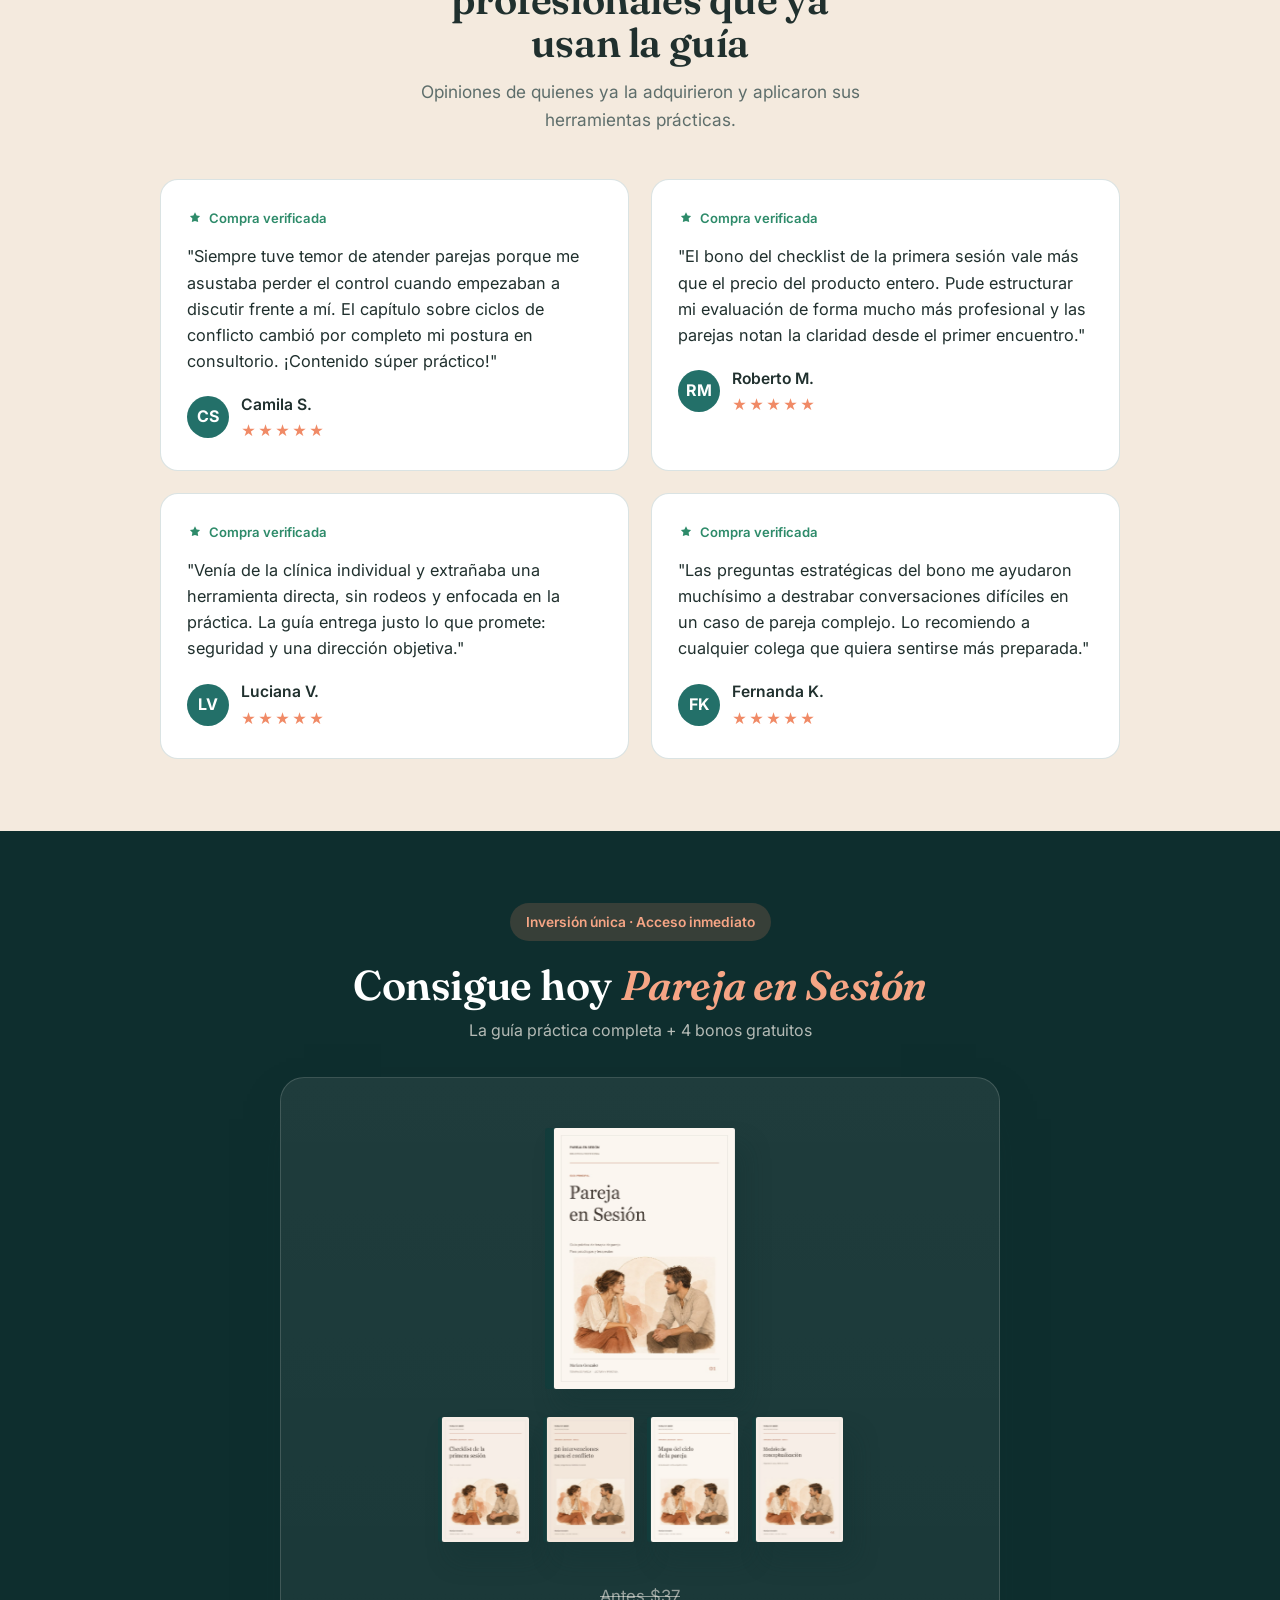
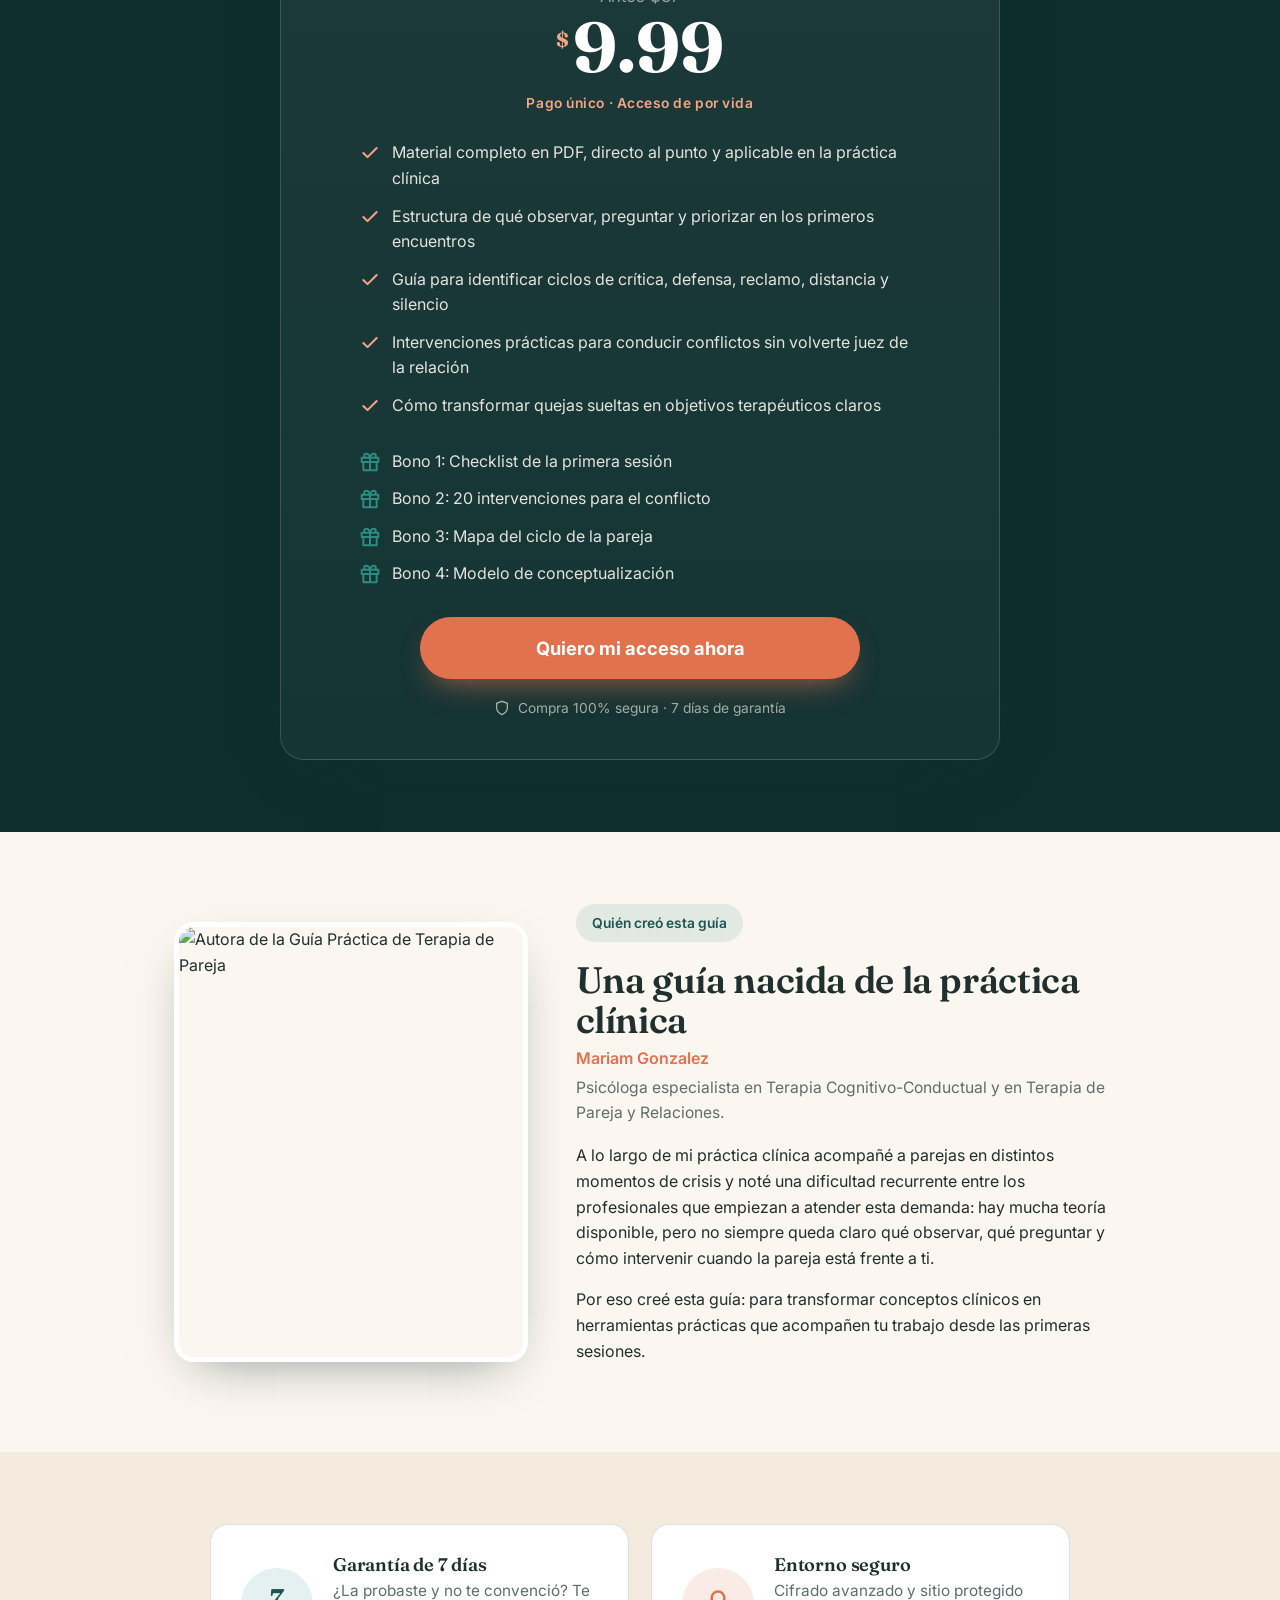
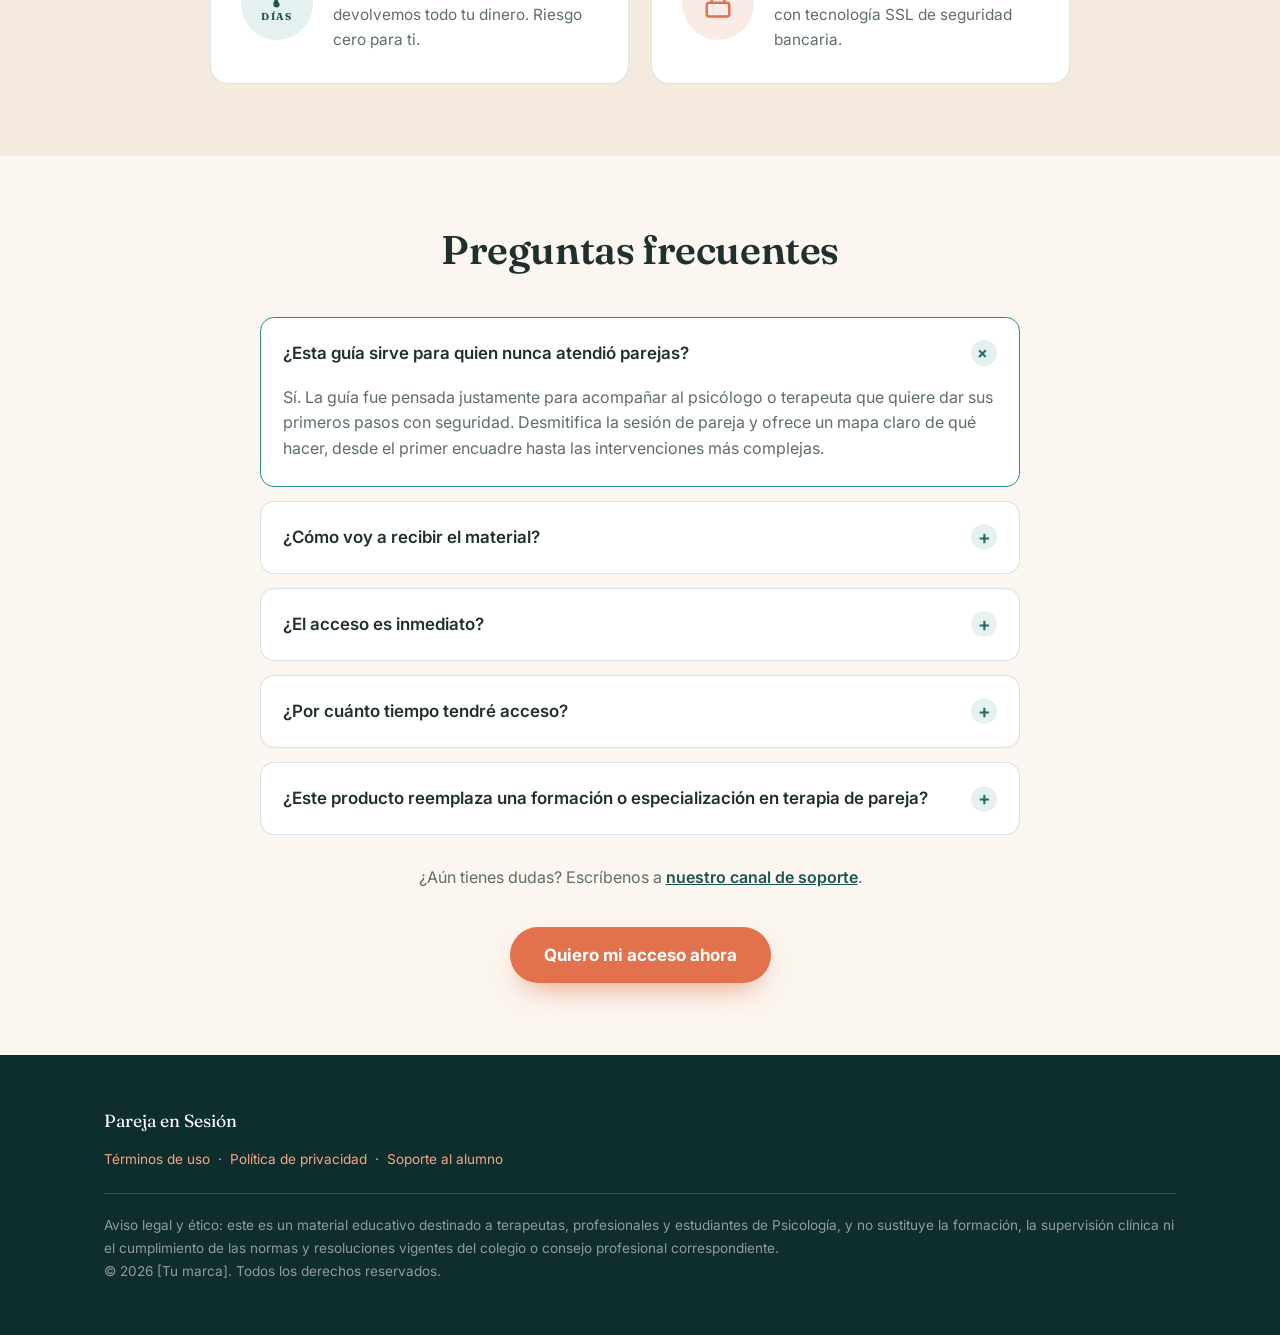
==== commit e9ca1af5: "Usar ilustración editorial de pareja en portadas" ====
--- a/public/index.html
+++ b/public/index.html
@@ -237,7 +237,7 @@
     <p class="brand-name">Pareja en Sesión<span class="dot">.</span></p>
     <h1>La guía práctica para psicólogos que quieren atender <em>parejas</em></h1>
     <p class="sub">Qué observar, qué preguntar y cómo conducir las primeras sesiones sin perderte en medio del conflicto de la pareja.</p>
-    <div class="hero-art"><div class="ebook-stage"><div class="ebook-book"><img src="[data-uri]" alt="Pareja en Sesión — Guía práctica de terapia de pareja" decoding="async"></div><div class="ebook-tablet"><img src="[data-uri]" alt="Pareja en Sesión — Guía práctica de terapia de pareja" decoding="async"></div></div></div>
+    <div class="hero-art"><div class="ebook-stage"><div class="ebook-book"><img src="[data-uri]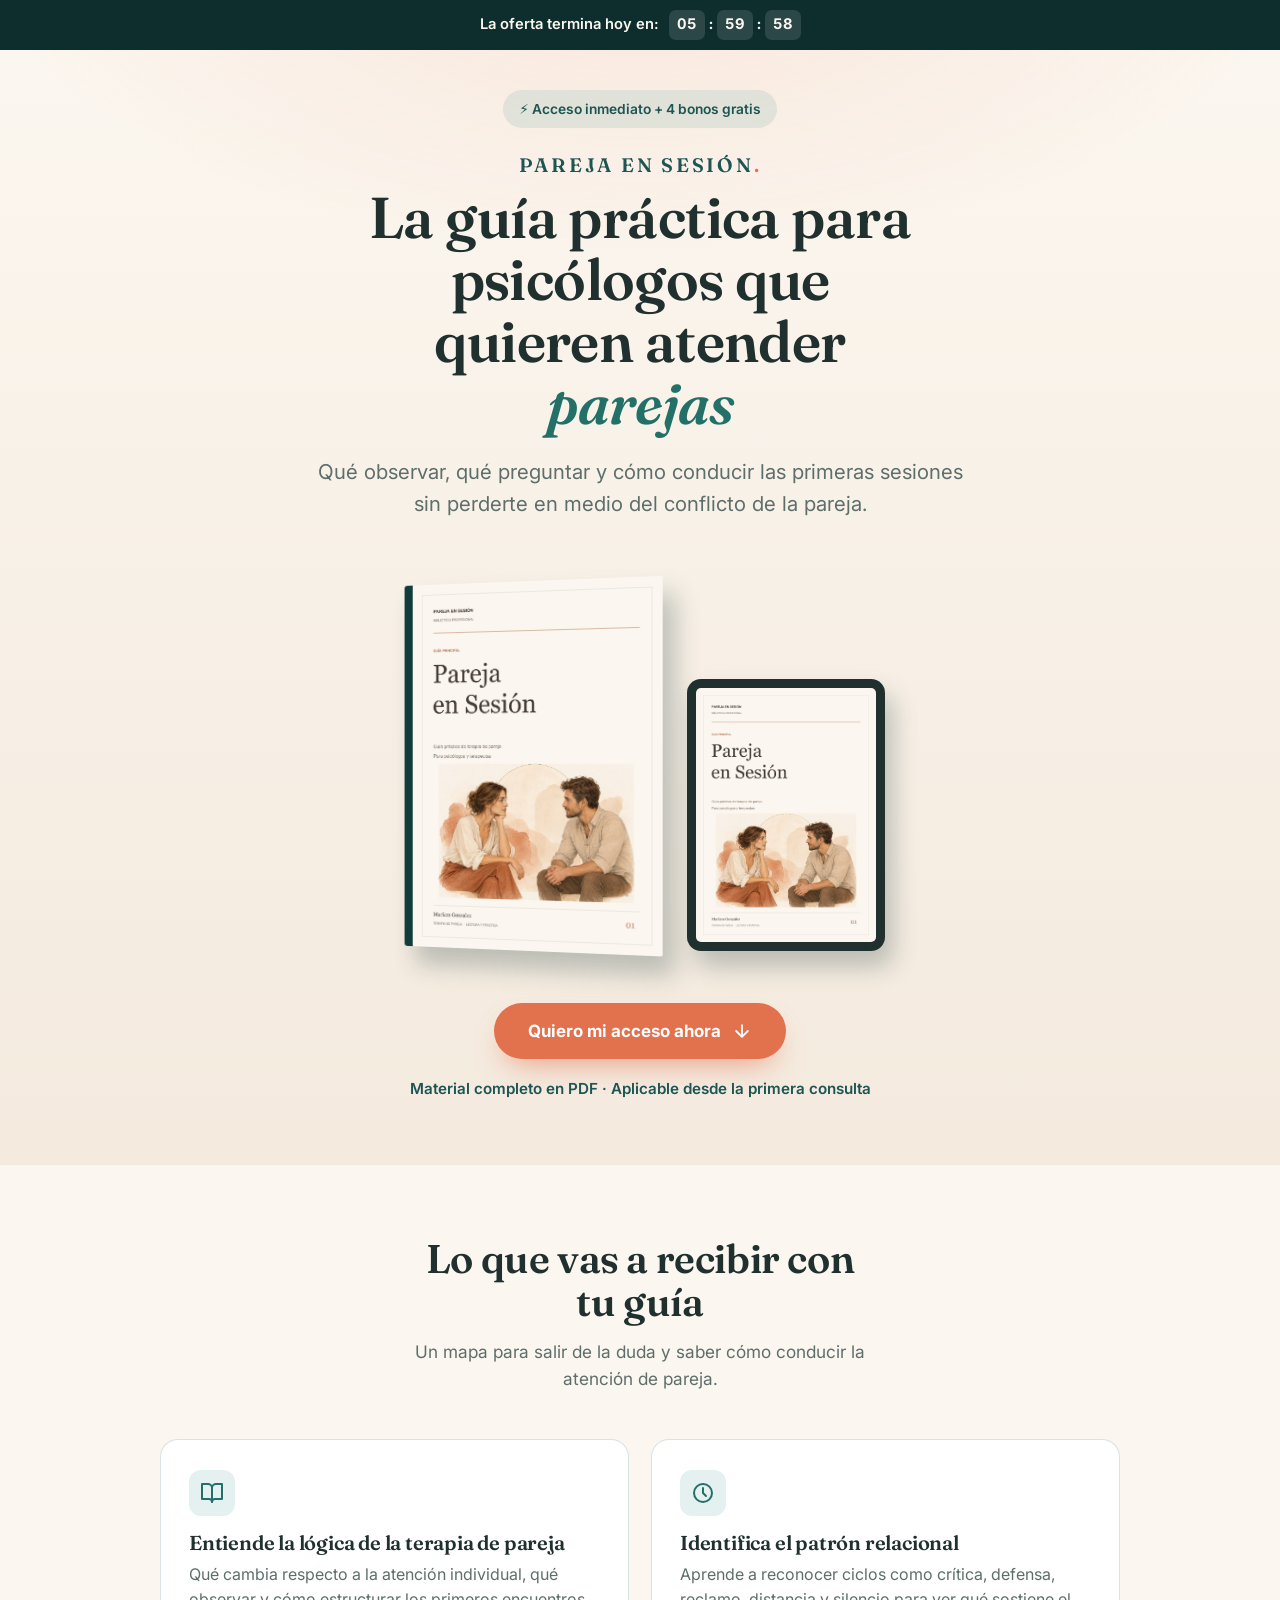
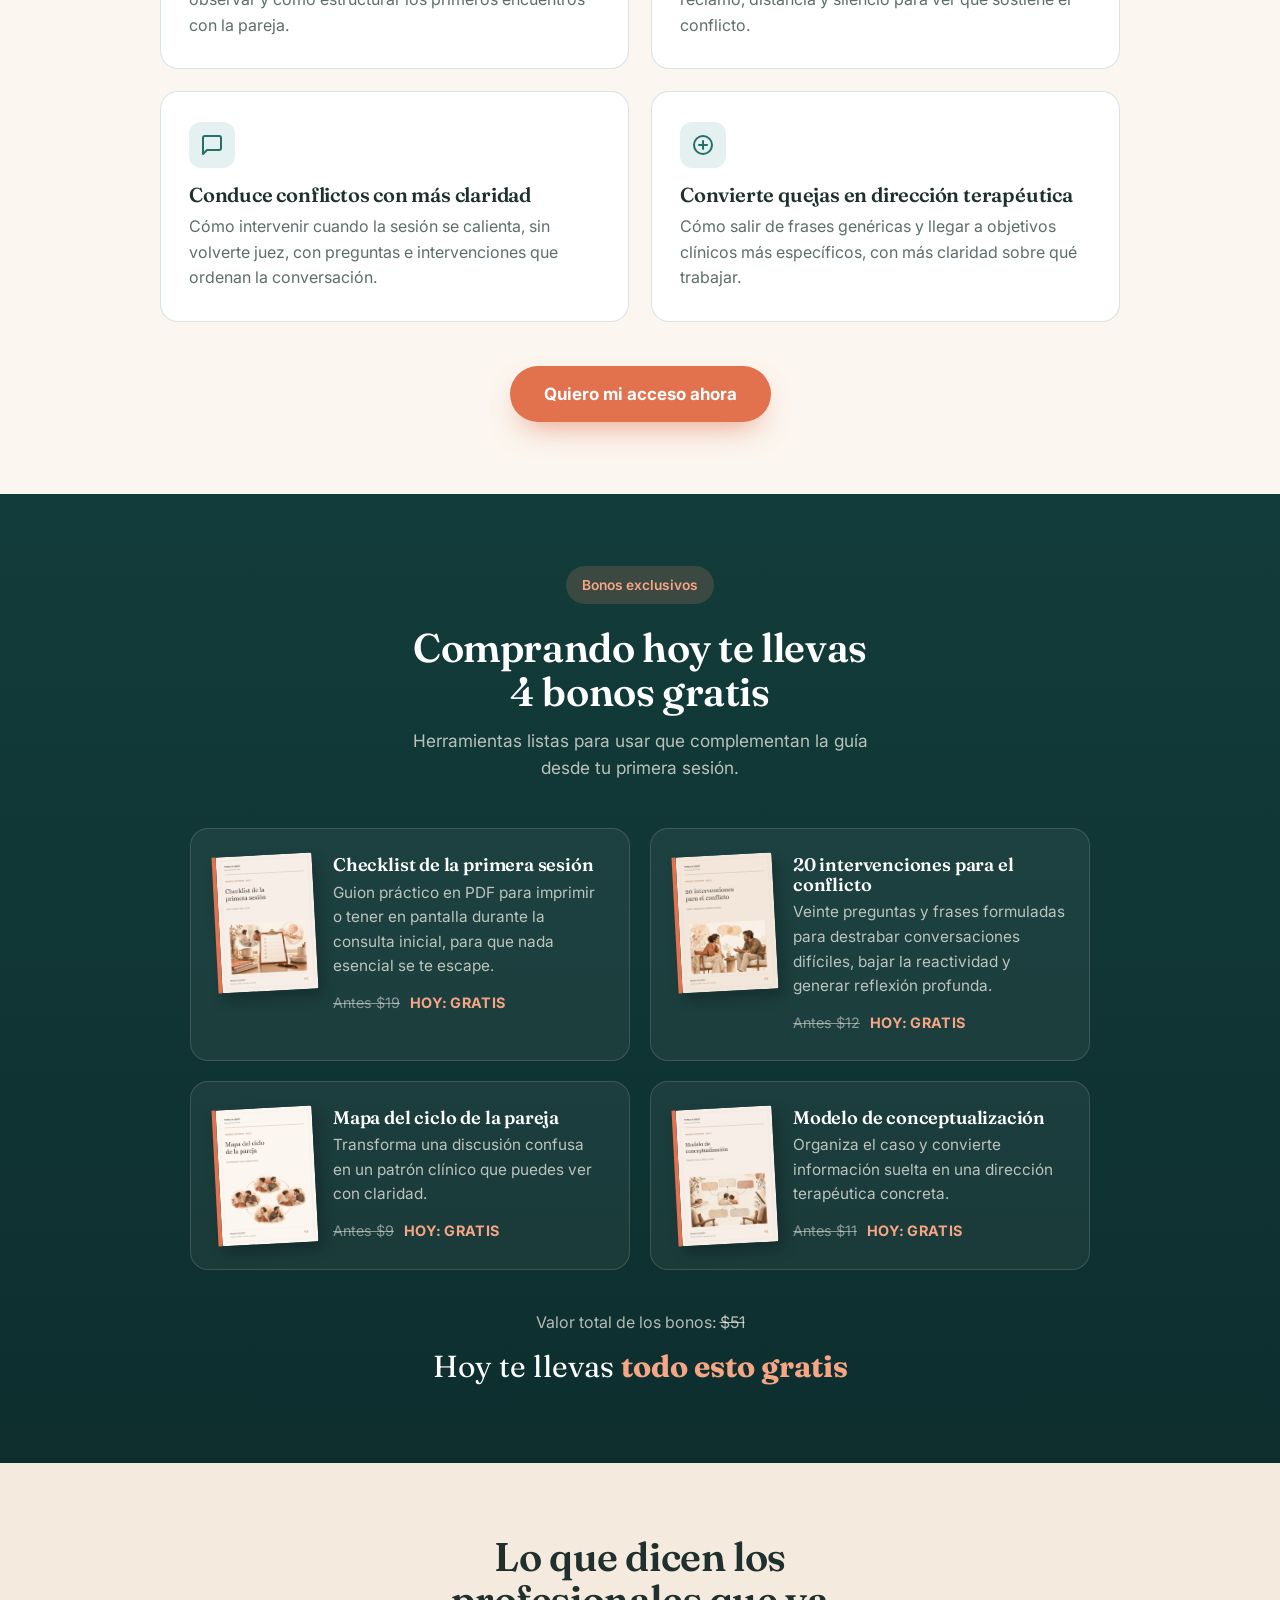
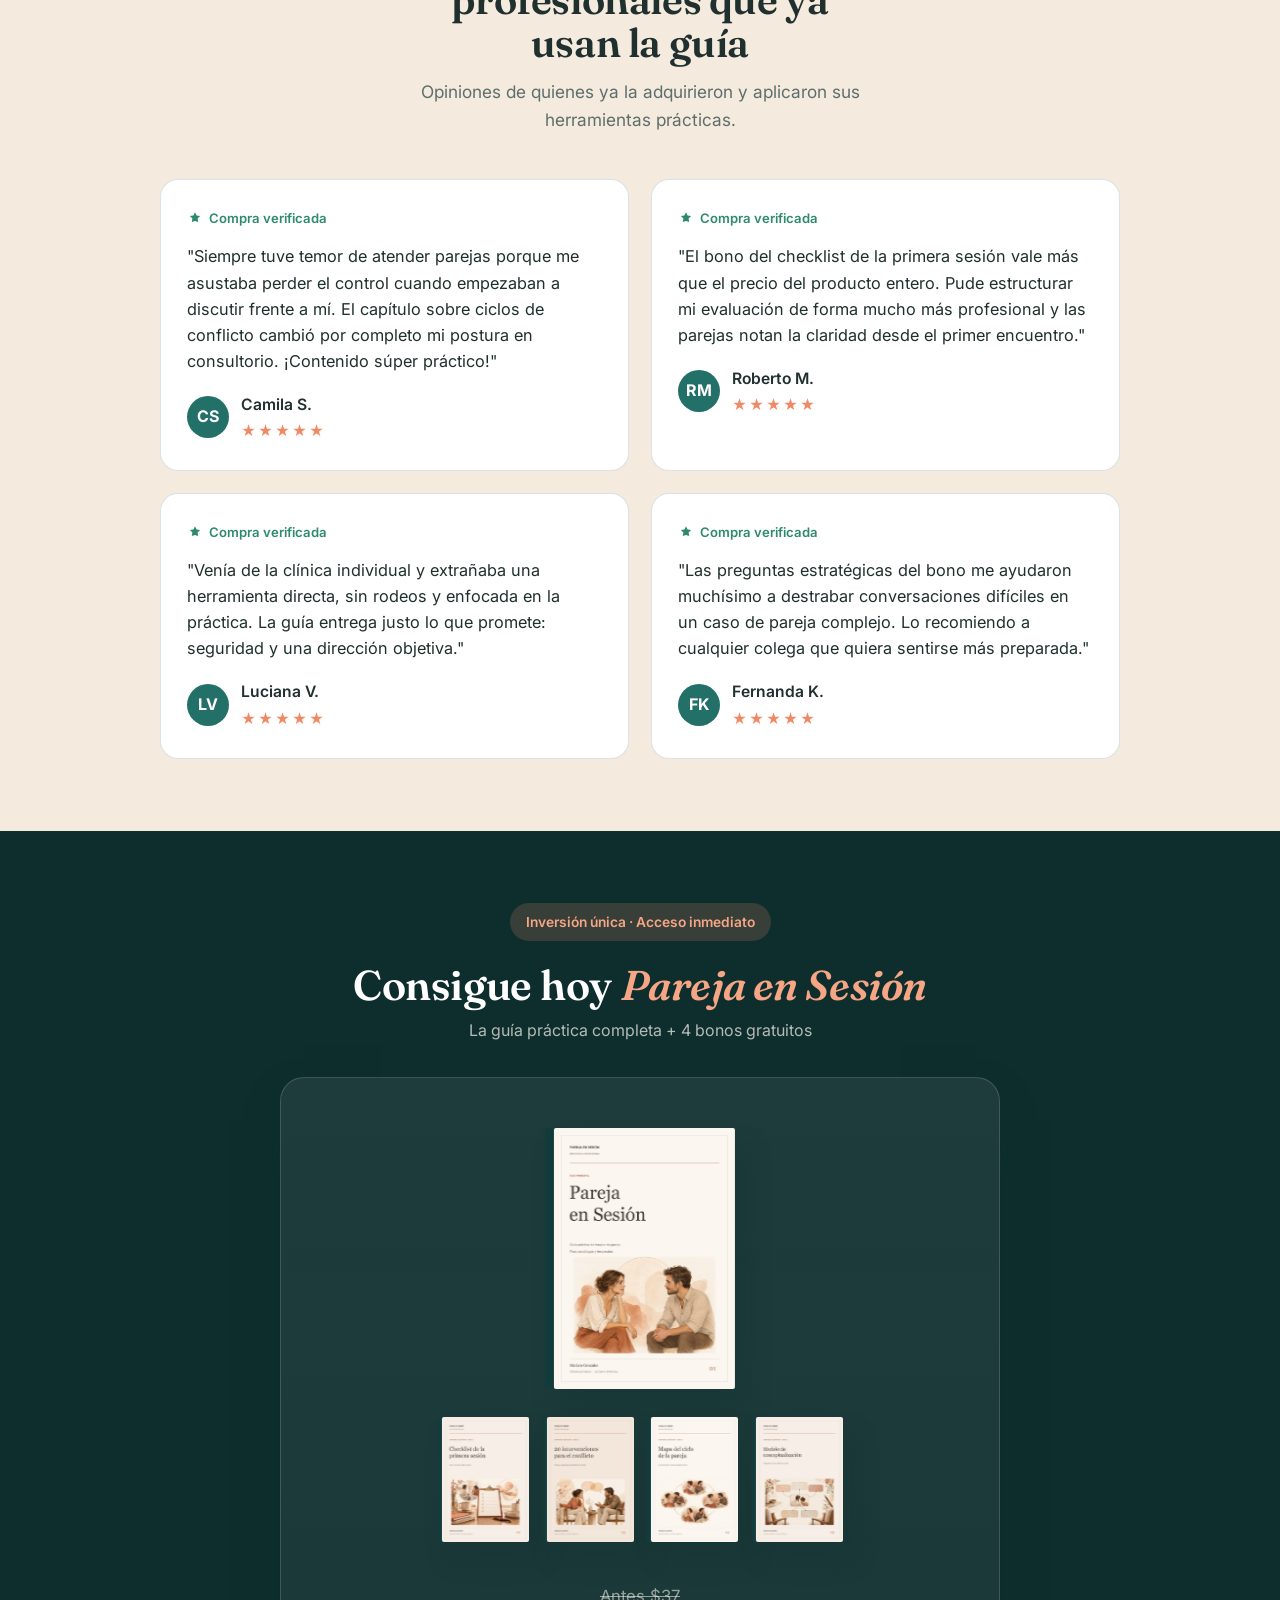
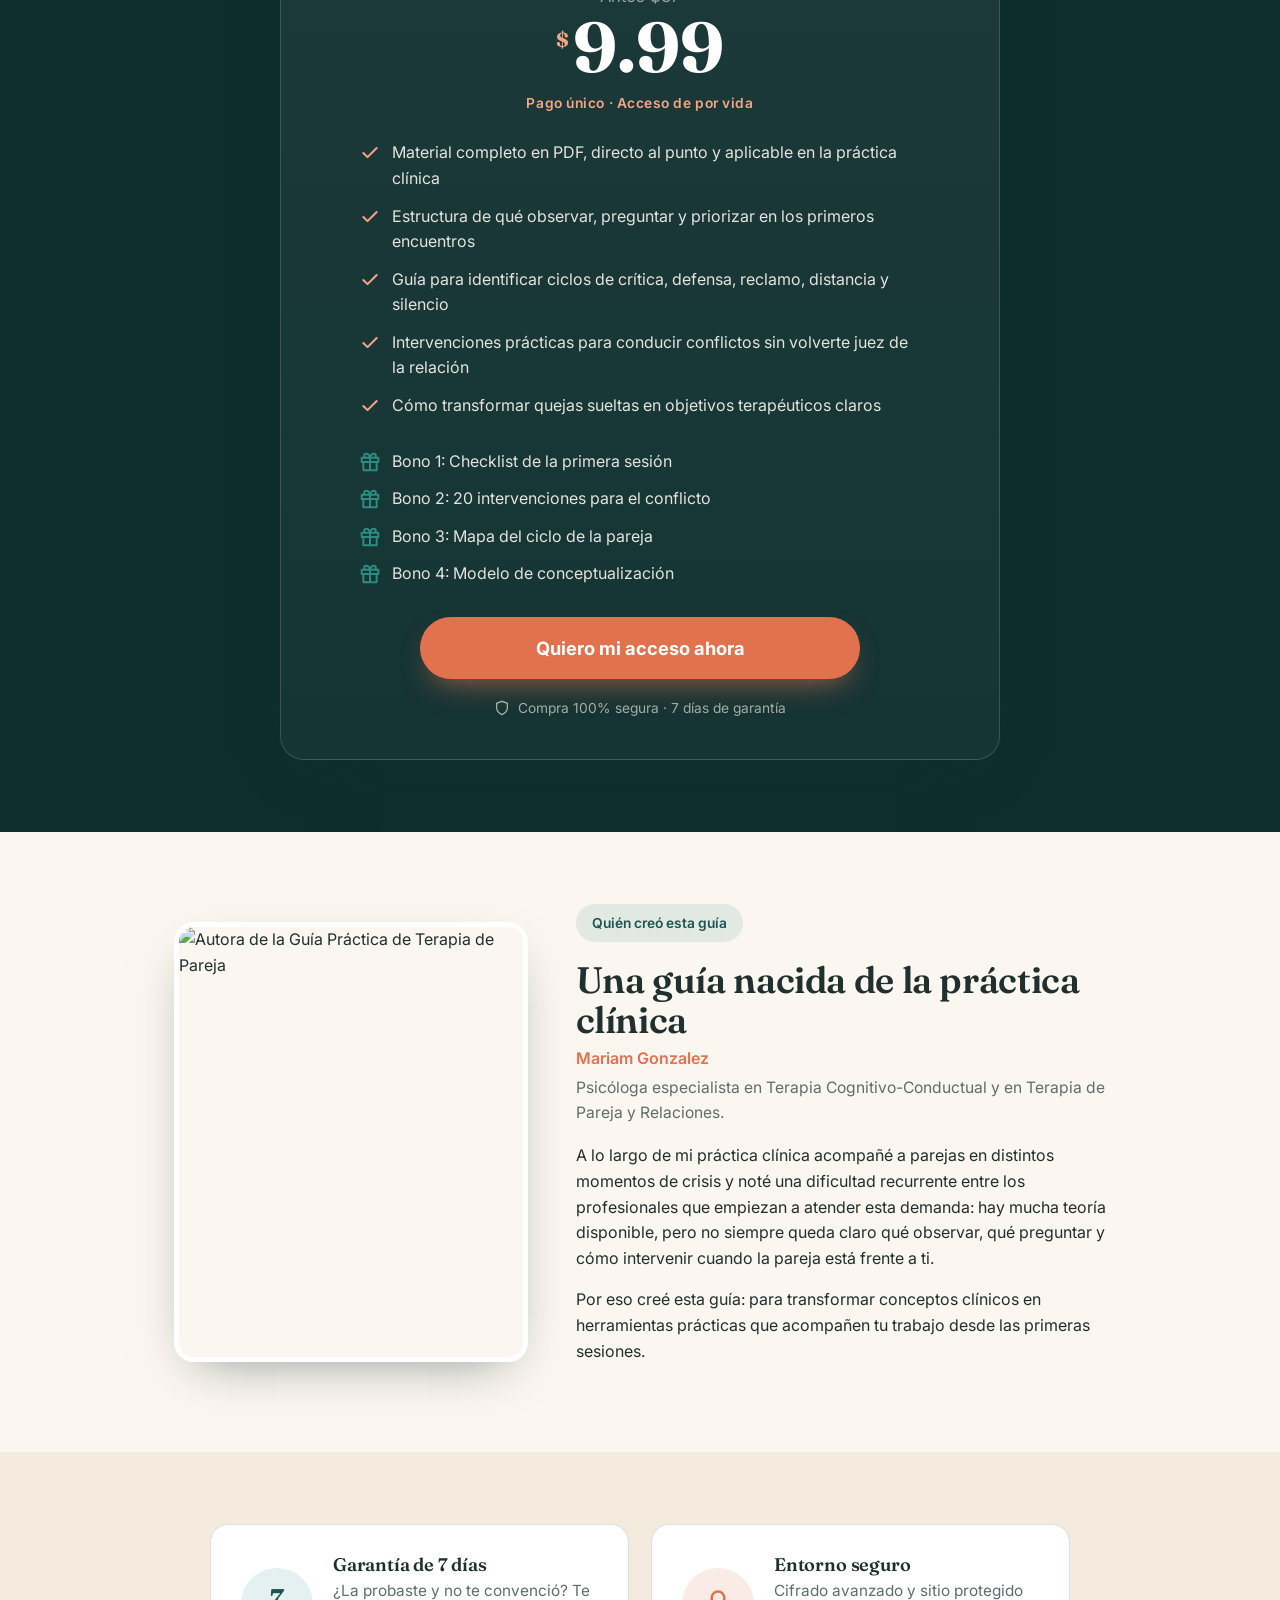
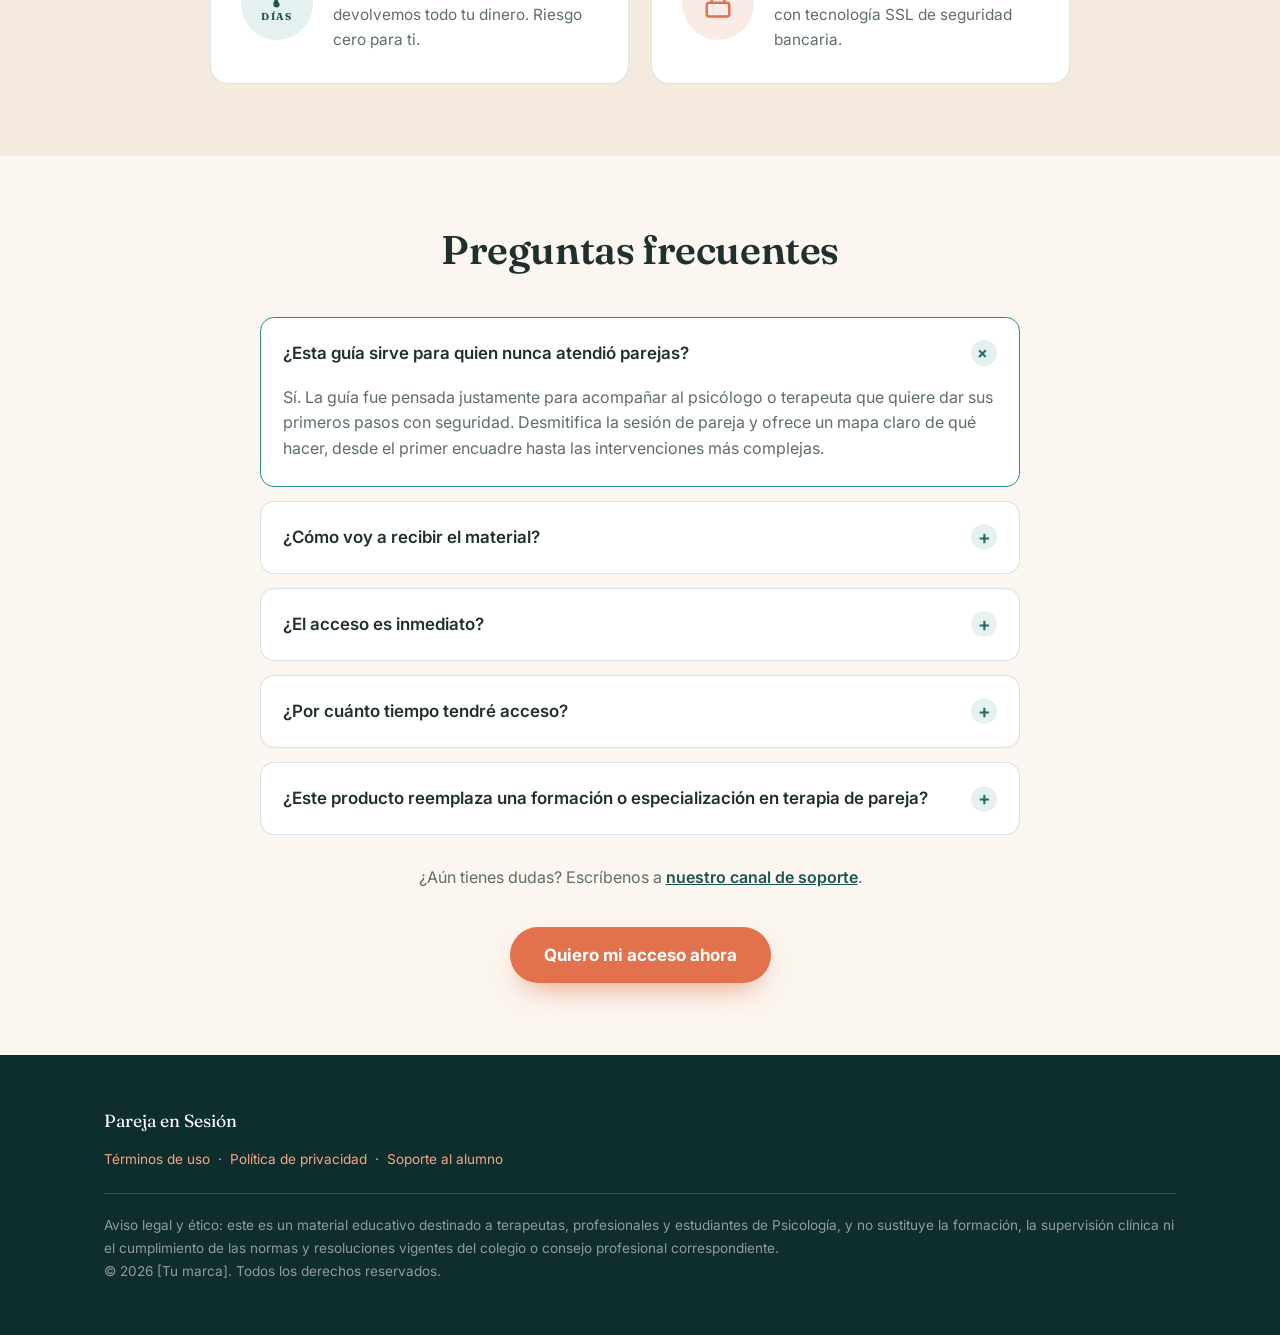
